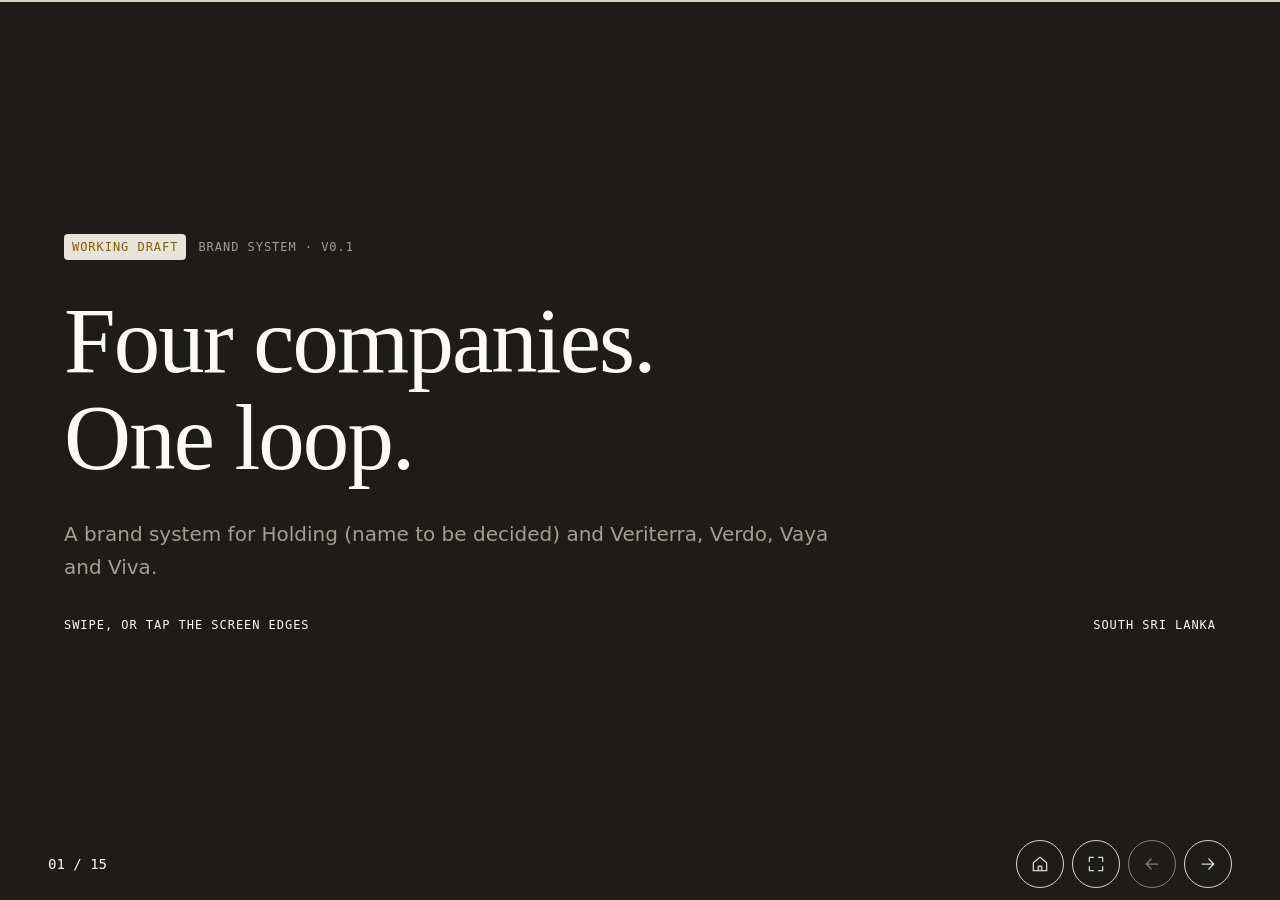
==== deck/index.html @ d85eb1cd "Add interactive brand deck (15 slides) - Swipe or tap screen edges on iPad; arrows, Space, PageUp/Do" ====
<!doctype html>
<html lang="en" data-brand="holding">
<head>
  <meta charset="utf-8">
  <meta name="viewport" content="width=device-width, initial-scale=1, viewport-fit=cover">
  <title>Brand Deck</title>
  <meta name="description" content="Interactive brand presentation for the holding and its four companies. Working draft.">
  <meta name="theme-color" content="#FBFAF7">
  <meta name="apple-mobile-web-app-capable" content="yes">
  <meta name="mobile-web-app-capable" content="yes">
  <meta name="apple-mobile-web-app-status-bar-style" content="default">
  <meta name="apple-mobile-web-app-title" content="Brand Deck">
  <link rel="manifest" href="manifest.webmanifest">
  <link rel="icon" href="../brand/icons/favicon.svg" type="image/svg+xml">
  <link rel="icon" href="../brand/icons/favicon-32.png" sizes="32x32" type="image/png">
  <link rel="apple-touch-icon" href="../brand/icons/apple-touch-icon.png">
  <link rel="stylesheet" href="../brand/tokens.css">
  <link rel="stylesheet" href="../brand/components.css">
  <link rel="stylesheet" href="deck.css">
</head>
<body>
  <div class="deck-progress" aria-hidden="true"><div class="deck-progress__fill" id="progress"></div></div>

  <main class="deck" id="deck" aria-roledescription="presentation" aria-label="Brand deck">

    <!-- 1 COVER -->
    <section class="slide slide--inverse" aria-label="Cover">
      <div class="slide__inner">
        <div class="cluster" data-reveal style="--i: 0">
          <span class="tag tag--warning">Working draft</span>
          <span class="eyebrow">Brand system · v0.1</span>
        </div>
        <h1 class="slide__title slide__title--xl" data-reveal style="--i: 1">Four companies. One loop.</h1>
        <p class="lead" data-reveal style="--i: 2">A brand system for <span data-brand-name="holding"></span> (name to be decided) and <span data-brand-name="veriterra"></span>, <span data-brand-name="verdo"></span>, <span data-brand-name="vaya"></span> and <span data-brand-name="viva"></span>.</p>
        <div class="slide__foot" data-reveal style="--i: 3"><span>Swipe, or tap the screen edges</span><span>South Sri Lanka</span></div>
      </div>
    </section>

    <!-- 2 STATUS -->
    <section class="slide" aria-label="Status">
      <div class="slide__inner">
        <div class="slide__head" data-reveal style="--i: 0">
          <span class="eyebrow">Read this first</span>
          <h2 class="slide__title">This is the frame, not the brand.</h2>
        </div>
        <div class="cols cols--2">
          <div class="stack" data-reveal style="--i: 1">
            <span class="eyebrow">Real now</span>
            <ul class="list-plain">
              <li><span class="icon" data-icon="check"></span>One token file drives everything</li>
              <li><span class="icon" data-icon="check"></span>Five themes from one system</li>
              <li><span class="icon" data-icon="check"></span>Components in every state</li>
              <li><span class="icon" data-icon="check"></span>Rules for logo, imagery, motion</li>
              <li><span class="icon" data-icon="check"></span>Works on iPad, installs as an app</li>
            </ul>
          </div>
          <div class="stack" data-reveal style="--i: 2">
            <span class="eyebrow">Placeholder</span>
            <ul class="list-plain">
              <li><span class="icon" data-icon="minus"></span>Holding name</li>
              <li><span class="icon" data-icon="minus"></span>Colours and typefaces</li>
              <li><span class="icon" data-icon="minus"></span>Logos</li>
              <li><span class="icon" data-icon="minus"></span>Photography</li>
              <li><span class="icon" data-icon="minus"></span>Positioning and personality</li>
            </ul>
          </div>
        </div>
      </div>
    </section>

    <!-- 3 THE GROUP -->
    <section class="slide" aria-label="The group">
      <div class="slide__inner">
        <div class="slide__head" data-reveal style="--i: 0">
          <span class="eyebrow">The group</span>
          <h2 class="slide__title">One group, four companies.</h2>
        </div>
        <div class="cols cols--4" id="companies"></div>
      </div>
    </section>

    <!-- 4 ESSENCE -->
    <section class="slide" aria-label="Brand essence">
      <div class="slide__inner">
        <div class="slide__head" data-reveal style="--i: 0">
          <span class="eyebrow">Brand essence · hypothesis</span>
          <h2 class="slide__title">Each company feeds the next.</h2>
          <p class="lead">The loop is what makes four young businesses read as one group instead of four small bets.</p>
        </div>
        <ol class="loop-big">
          <li data-brand="veriterra" data-reveal style="--i: 1"><span class="icon icon--lg" data-icon="sprout"></span><span class="loop-big__word">Land</span><span class="caption"><span data-brand-name="veriterra"></span> feeds the soil</span></li>
          <li data-brand="verdo" data-reveal style="--i: 2"><span class="icon icon--lg" data-icon="basket"></span><span class="loop-big__word">Product</span><span class="caption"><span data-brand-name="verdo"></span> grows the food</span></li>
          <li data-brand="vaya" data-reveal style="--i: 3"><span class="icon icon--lg" data-icon="person"></span><span class="loop-big__word">Person</span><span class="caption"><span data-brand-name="vaya"></span> hosts the guest</span></li>
          <li data-brand="viva" data-reveal style="--i: 4"><span class="icon icon--lg" data-icon="home"></span><span class="loop-big__word">Space</span><span class="caption"><span data-brand-name="viva"></span> builds the place</span></li>
        </ol>
      </div>
    </section>

    <!-- 5 PERSONALITY -->
    <section class="slide slide--inverse" aria-label="Personality">
      <div class="slide__inner">
        <div class="slide__head" data-reveal style="--i: 0">
          <span class="eyebrow">Personality · to be set</span>
          <h2 class="slide__title">Where on each line?</h2>
          <p class="lead">The next interview round places the holding on each scale. Each company can then sit at its own point within that range.</p>
        </div>
        <ul class="spectrum-deck" data-reveal style="--i: 1">
          <li><span>Quiet</span><span class="spectrum-deck__track"></span><span>Loud</span></li>
          <li><span>Technical</span><span class="spectrum-deck__track"></span><span>Sensory</span></li>
          <li><span>Local</span><span class="spectrum-deck__track"></span><span>Global</span></li>
          <li><span>Rugged</span><span class="spectrum-deck__track"></span><span>Refined</span></li>
        </ul>
      </div>
    </section>

    <!-- 6 TONE -->
    <section class="slide" aria-label="Tone of voice">
      <div class="slide__inner">
        <div class="slide__head" data-reveal style="--i: 0">
          <span class="eyebrow">Tone of voice</span>
          <h2 class="slide__title">Specific beats grand.</h2>
          <p class="lead">A number, a place or a fact instead of an adjective. Say what is built and what is planned, and never blur the two.</p>
        </div>
        <div class="versus">
          <div class="versus__row" data-reveal style="--i: 1"><div class="versus__yes">3,000 m² of greenhouses on five acres in Koggala.</div><div class="versus__no">A next-generation agro-park of the future.</div></div>
          <div class="versus__row" data-reveal style="--i: 2"><div class="versus__yes">Picked in the morning, on the restaurant table by evening.</div><div class="versus__no">Harmony of nature, comfort and mindful living.</div></div>
        </div>
      </div>
    </section>

    <!-- 7 ARCHITECTURE -->
    <section class="slide" aria-label="Brand architecture">
      <div class="slide__inner">
        <div class="slide__head" data-reveal style="--i: 0">
          <span class="eyebrow">Architecture · proposed</span>
          <h2 class="slide__title">One system, five themes.</h2>
          <p class="lead">Every company leads on its own website. The holding appears as a quiet endorsement. Underneath, they all share the same foundations.</p>
        </div>
        <div class="arch">
          <div class="arch__themes" id="arch-themes" data-reveal style="--i: 1"></div>
          <div class="arch__layer" data-reveal style="--i: 2"><span>Components</span><span>buttons · forms · cards · navigation</span></div>
          <div class="arch__layer" data-reveal style="--i: 3"><span>Type · grid · motion</span><span>shared by all five</span></div>
          <div class="arch__layer arch__layer--base" data-reveal style="--i: 4"><span>brand/tokens.css</span><span>single source of truth</span></div>
        </div>
      </div>
    </section>

    <!-- 8 LOGO -->
    <section class="slide" aria-label="Logo" data-brand-scope data-brand="vaya">
      <div class="slide__inner">
        <div class="slide__head" data-reveal style="--i: 0">
          <span class="eyebrow">Logo · slots ready, artwork pending</span>
          <h2 class="slide__title">Every company, the same lockup logic.</h2>
        </div>
        <div data-brand-switch data-target="scope" aria-label="Preview brand" data-reveal style="--i: 1" data-no-swipe></div>
        <div class="cols cols--2" data-reveal style="--i: 2">
          <div class="stage-box"><span class="deck-lockup"><span class="deck-lockup__mark">mark</span><span><span class="deck-lockup__word" data-scope-brand-name></span><span class="deck-lockup__endorse">Part of <span data-brand-name="holding"></span></span></span></span></div>
          <div class="stage-box stage-box--accent"><span class="deck-lockup"><span class="deck-lockup__mark">mark</span><span class="deck-lockup__word" data-scope-brand-name></span></span></div>
        </div>
      </div>
    </section>

    <!-- 9 COLOUR -->
    <section class="slide" aria-label="Colour">
      <div class="slide__inner">
        <div class="slide__head" data-reveal style="--i: 0">
          <span class="eyebrow">Colour · placeholders</span>
          <h2 class="slide__title">Shared neutrals, one accent each.</h2>
          <p class="lead">These accents are deliberately muted stand-ins. Real palettes come in the visual-directions phase.</p>
        </div>
        <div class="palette" id="palette" data-reveal style="--i: 1"></div>
        <div class="neutrals" aria-label="Neutrals" data-reveal style="--i: 2">
          <span style="background: var(--color-paper-0)"></span>
          <span style="background: var(--color-paper-1)"></span>
          <span style="background: var(--color-paper-2)"></span>
          <span style="background: var(--color-ink-300)"></span>
          <span style="background: var(--color-ink-500)"></span>
          <span style="background: var(--color-ink-900)"></span>
        </div>
      </div>
    </section>

    <!-- 10 TYPOGRAPHY -->
    <section class="slide" aria-label="Typography">
      <div class="slide__inner">
        <div class="cols cols--split">
          <div class="stack" data-reveal style="--i: 0">
            <span class="eyebrow">Typography · system placeholders</span>
            <span class="type-hero">Aa</span>
          </div>
          <div class="type-ladder" data-reveal style="--i: 1">
            <span style="font-family: var(--font-display); font-size: var(--text-4xl); line-height: var(--leading-tight)">Display for headlines</span>
            <span style="font-family: var(--font-display); font-size: var(--text-2xl)">Short, specific, sentence case</span>
            <span style="font-size: var(--text-lg)">Body for reading and interface text, set for long lines on iPad.</span>
            <span class="eyebrow">Mono for labels, indexes and data</span>
          </div>
        </div>
      </div>
    </section>

    <!-- 11 COMPONENTS -->
    <section class="slide" aria-label="Components" data-brand-scope data-brand="verdo">
      <div class="slide__inner">
        <div class="slide__head" data-reveal style="--i: 0">
          <span class="eyebrow">Components</span>
          <h2 class="slide__title">Built once, themed five times.</h2>
        </div>
        <div data-brand-switch data-target="scope" aria-label="Preview brand" data-reveal style="--i: 1" data-no-swipe></div>
        <div class="cols cols--3" data-reveal style="--i: 2" data-no-swipe>
          <div class="stack">
            <button class="btn" type="button">Request a call</button>
            <button class="btn btn--secondary" type="button">See the projects</button>
            <a class="link link--block" href="#11">All updates <span class="icon icon--sm" data-icon="arrow-right"></span></a>
          </div>
          <div class="field">
            <label class="label" for="deck-email">Work email</label>
            <input class="input" id="deck-email" placeholder="name@company.com">
            <span class="hint">We reply within two working days.</span>
          </div>
          <div class="card card--accent">
            <span class="card__title">Card on accent</span>
            <span class="caption">The same component in every brand.</span>
          </div>
        </div>
      </div>
    </section>

    <!-- 12 APPLICATION: HOMEPAGE -->
    <section class="slide" aria-label="Application: homepage" data-brand-scope data-brand="vaya">
      <div class="slide__inner">
        <div class="cluster" data-reveal style="--i: 0">
          <span class="eyebrow">Application · homepage</span>
          <span data-brand-switch data-target="scope" aria-label="Preview brand" data-no-swipe></span>
        </div>
        <div class="mock" data-reveal style="--i: 1">
          <div class="mock__bar"><span class="mock__dot"></span><span class="mock__dot"></span><span class="mock__dot"></span><span data-scope-url></span></div>
          <div class="mock__page">
            <nav class="nav container" aria-label="Mockup">
              <span class="nav__brand"><span class="nav__mark" aria-hidden="true"></span><span data-scope-brand-name></span></span>
              <ul class="nav__links">
                <li><span class="nav__link" aria-current="page">Overview</span></li>
                <li><span class="nav__link">Projects</span></li>
                <li><span class="nav__link">About</span></li>
              </ul>
              <span class="btn btn--sm">Contact</span>
            </nav>
            <div class="mock__hero">
              <div class="stack">
                <span class="eyebrow" data-scope-descriptor></span>
                <h1 data-scope-headline></h1>
                <p class="lead">Placeholder copy. Real copy follows the brief and tone of voice.</p>
                <div class="cluster"><span class="btn">Get in touch</span><span class="btn btn--secondary">Read more</span></div>
              </div>
              <div class="media-placeholder media-placeholder--wide">Real photo to come</div>
            </div>
            <div class="mock__cards">
              <div class="card"><span class="card__title">What we do</span><span class="caption">One paragraph, one fact.</span></div>
              <div class="card"><span class="card__title">Where</span><span class="caption">South Sri Lanka.</span></div>
              <div class="card card--accent"><span class="card__title">Part of the loop</span><span class="caption">How we connect to the group.</span></div>
            </div>
          </div>
        </div>
      </div>
    </section>

    <!-- 13 APPLICATION: SOCIAL -->
    <section class="slide" aria-label="Application: social posts" data-brand-scope data-brand="verdo">
      <div class="slide__inner">
        <div class="cluster" data-reveal style="--i: 0">
          <span class="eyebrow">Application · social posts</span>
          <span data-brand-switch data-target="scope" aria-label="Preview brand" data-no-swipe></span>
        </div>
        <div class="posts" data-reveal style="--i: 1">
          <div class="post">
            <div class="post__meta"><span data-scope-brand-name></span><span>01</span></div>
            <div class="stack stack--sm"><span class="post__stat" data-scope-stat></span><span class="post__line" data-scope-stat-line></span></div>
          </div>
          <div class="post post--photo">
            <div class="media-placeholder">Real photo to come</div>
            <div class="post__caption stack stack--sm"><span class="post__line" data-scope-headline></span><span class="caption">@<span data-scope-handle></span></span></div>
          </div>
        </div>
      </div>
    </section>

    <!-- 14 HOW WE WORK -->
    <section class="slide" aria-label="How we work">
      <div class="slide__inner">
        <div class="slide__head" data-reveal style="--i: 0">
          <span class="eyebrow">How we work</span>
          <h2 class="slide__title">Decisions first, then pixels.</h2>
        </div>
        <ol class="process" data-reveal style="--i: 1">
          <li aria-current="step"><span class="eyebrow">01 · now</span><strong>Brief</strong><span class="caption">Names, audience, positioning, tone. Interview paused, facts collected.</span></li>
          <li><span class="eyebrow">02</span><strong>Directions</strong><span class="caption">Two or three visual routes. One gets chosen.</span></li>
          <li><span class="eyebrow">03</span><strong>System</strong><span class="caption">Real tokens, logos, type. This deck and the style guide update themselves.</span></li>
          <li><span class="eyebrow">04</span><strong>Four sites</strong><span class="caption">One per company, built on the same system.</span></li>
        </ol>
      </div>
    </section>

    <!-- 15 CLOSING -->
    <section class="slide slide--inverse" aria-label="Next">
      <div class="slide__inner">
        <span class="eyebrow" data-reveal style="--i: 0">What we need next</span>
        <h2 class="slide__title slide__title--xl" data-reveal style="--i: 1">Names, references, real photos.</h2>
        <ul class="list-plain" data-reveal style="--i: 2">
          <li><span class="icon" data-icon="arrow-right"></span>The holding's name, and whether Veriterra keeps its own</li>
          <li><span class="icon" data-icon="arrow-right"></span>Real references, and what exactly is liked in each</li>
          <li><span class="icon" data-icon="arrow-right"></span>Primary audience for each of the four sites</li>
        </ul>
        <div class="cluster" data-reveal style="--i: 3">
          <a class="btn btn--secondary" href="../styleguide/">Open the style guide</a>
          <a class="btn btn--ghost" href="../">Back to hub</a>
        </div>
      </div>
    </section>
  </main>

  <nav class="deck-bar" aria-label="Slide controls">
    <span class="deck-bar__count" id="count" aria-live="polite"></span>
    <a class="deck-btn" href="../" aria-label="Back to hub"><span class="icon" data-icon="home"></span></a>
    <button class="deck-btn" type="button" id="fullscreen" aria-label="Full screen" aria-pressed="false" hidden><span class="icon" data-icon="expand"></span></button>
    <button class="deck-btn" type="button" id="prev" aria-label="Previous slide"><span class="icon" data-icon="arrow-left"></span></button>
    <button class="deck-btn" type="button" id="next" aria-label="Next slide"><span class="icon" data-icon="arrow-right"></span></button>
  </nav>

  <script src="../brand/brands.js"></script>
  <script src="../brand/brand-ui.js"></script>
  <script src="deck.js"></script>
</body>
</html>
---- brand/tokens.css ----
/*
  Brand tokens: the single source of truth for every visual value.
  Mirrored 1:1 in brand/tokens.json. Change both in the same commit,
  then run: python3 tools/check_tokens.py

  STATUS: working draft. Colours, typefaces and brand accents are
  PLACEHOLDERS. They exist so the system works end to end; they are
  not brand decisions.

  Breakpoints (custom properties cannot be used inside @media):
    sm  40rem  (640px)   phone landscape
    md  48rem  (768px)   iPad portrait
    lg  64rem  (1024px)  iPad landscape
    xl  80rem  (1280px)  desktop
*/

:root {
  /* ---------- Colour: neutrals (shared by every brand) ---------- */
  --color-paper-0: #FBFAF7;
  --color-paper-1: #F4F1EA;
  --color-paper-2: #E9E4D9;
  --color-line: #D6D0C3;
  --color-ink-300: #A39E92;
  --color-ink-500: #67635A;
  --color-ink-700: #3B3934;
  --color-ink-900: #1D1C19;
  --color-white: #FFFFFF;

  /* ---------- Colour: status ---------- */
  --color-success: #2F6B4A;
  --color-warning: #8A5A00;
  --color-danger: #A3322B;
  --color-info: #2F5A85;

  /* ---------- Colour: brand primitives (PLACEHOLDERS) ---------- */
  --color-holding-100: #ECE8DF;
  --color-holding-600: #2E2C27;
  --color-holding-700: #1A1916;

  --color-veriterra-100: #ECE8F4;
  --color-veriterra-600: #5A4A8A;
  --color-veriterra-700: #45386C;

  --color-verdo-100: #E6EEE7;
  --color-verdo-600: #3E6247;
  --color-verdo-700: #2F4C37;

  --color-vaya-100: #E3ECF2;
  --color-vaya-600: #34617F;
  --color-vaya-700: #274B63;

  --color-viva-100: #F2EADF;
  --color-viva-600: #7D5A2E;
  --color-viva-700: #604421;

  /* ---------- Colour: semantic roles ---------- */
  --color-bg: var(--color-paper-0);
  --color-surface: var(--color-white);
  --color-surface-sunken: var(--color-paper-1);
  --color-surface-strong: var(--color-paper-2);
  --color-text: var(--color-ink-900);
  --color-text-muted: var(--color-ink-500);
  --color-text-subtle: var(--color-ink-300);
  --color-border: var(--color-line);
  --color-border-strong: var(--color-ink-300);
  --color-inverse-bg: var(--color-ink-900);
  --color-inverse-text: var(--color-paper-0);
  --color-inverse-muted: var(--color-ink-300);
  --color-scrim: rgb(29 28 25 / 0.55);

  /* ---------- Typography (PLACEHOLDER: system faces until fonts are chosen) ---------- */
  --font-display: ui-serif, "New York", "Iowan Old Style", Georgia, serif;
  --font-body: system-ui, -apple-system, "Segoe UI", Roboto, "Helvetica Neue", Arial, sans-serif;
  --font-mono: ui-monospace, "SF Mono", SFMono-Regular, Menlo, Consolas, monospace;

  --font-weight-regular: 400;
  --font-weight-medium: 500;
  --font-weight-semibold: 600;
  --font-weight-bold: 700;

  --text-xs: 0.75rem;
  --text-sm: 0.875rem;
  --text-md: 1.0625rem;
  --text-lg: 1.25rem;
  --text-xl: clamp(1.375rem, 1.2rem + 0.6vw, 1.625rem);
  --text-2xl: clamp(1.75rem, 1.4rem + 1.2vw, 2.25rem);
  --text-3xl: clamp(2.25rem, 1.6rem + 2.2vw, 3.25rem);
  --text-4xl: clamp(2.75rem, 1.8rem + 3.4vw, 4.5rem);
  --text-5xl: clamp(3.25rem, 1.8rem + 5vw, 6.5rem);

  --leading-tight: 1.05;
  --leading-snug: 1.2;
  --leading-normal: 1.5;
  --leading-relaxed: 1.65;

  --tracking-tight: -0.02em;
  --tracking-normal: 0em;
  --tracking-wide: 0.08em;

  --measure: 65ch;
  --measure-headline: 18ch;
  --measure-display: 14ch;
  --underline-offset: 0.18em;
  --underline-thickness: 0.06em;

  /* ---------- Spacing (4px base) ---------- */
  --space-0: 0rem;
  --space-1: 0.25rem;
  --space-2: 0.5rem;
  --space-3: 0.75rem;
  --space-4: 1rem;
  --space-5: 1.5rem;
  --space-6: 2rem;
  --space-7: 3rem;
  --space-8: 4rem;
  --space-9: 6rem;
  --space-10: 8rem;

  /* ---------- Layout & grid ---------- */
  --container-max: 72rem;
  --container-narrow: 42rem;
  --gutter: clamp(1rem, 4vw, 3rem);
  --grid-columns: 12;
  --grid-gap: clamp(1rem, 2vw, 1.5rem);
  --grid-min: 16rem;
  --tap-min: 2.75rem;
  --tap-comfort: 3rem;
  --nav-height: 3.5rem;

  /* ---------- Icons ---------- */
  --icon-sm: 1rem;
  --icon-md: 1.25rem;
  --icon-lg: 1.5rem;
  --icon-xl: 2.5rem;

  /* ---------- Borders & radii ---------- */
  --border-width: 1px;
  --border-width-strong: 2px;
  --focus-ring-width: 3px;
  --focus-ring-offset: 2px;

  --radius-none: 0rem;
  --radius-sm: 0.25rem;
  --radius-md: 0.5rem;
  --radius-lg: 1rem;
  --radius-xl: 1.5rem;
  --radius-pill: 999px;

  /* ---------- Elevation ---------- */
  --shadow-1: 0 1px 2px rgb(29 28 25 / 0.06), 0 1px 1px rgb(29 28 25 / 0.04);
  --shadow-2: 0 4px 12px rgb(29 28 25 / 0.08), 0 1px 3px rgb(29 28 25 / 0.06);
  --shadow-3: 0 16px 40px rgb(29 28 25 / 0.12), 0 4px 10px rgb(29 28 25 / 0.06);

  /* ---------- Motion ---------- */
  --duration-instant: 80ms;
  --duration-fast: 160ms;
  --duration-base: 240ms;
  --duration-slow: 420ms;
  --duration-slower: 640ms;
  --stagger: 60ms;

  --ease-standard: cubic-bezier(0.2, 0, 0, 1);
  --ease-enter: cubic-bezier(0, 0, 0.2, 1);
  --ease-exit: cubic-bezier(0.4, 0, 1, 1);
  --ease-emphasized: cubic-bezier(0.3, 0, 0, 1);

  --motion-shift-sm: 0.5rem;
  --motion-shift-lg: 3rem;
  --press-scale: 0.98;

  /* ---------- Layers & states ---------- */
  --z-base: 0;
  --z-raised: 10;
  --z-sticky: 100;
  --z-overlay: 200;
  --z-toast: 300;
  --opacity-disabled: 0.45;
  --opacity-quiet: 0.85;
}

/* ---------- Brand themes ----------
   Components read only --brand-* variables. Set data-brand on <html>
   (a whole site) or on any element (a scoped preview). */
:root,
[data-brand="holding"] {
  --brand-accent: var(--color-holding-600);
  --brand-accent-strong: var(--color-holding-700);
  --brand-accent-soft: var(--color-holding-100);
  --brand-on-accent: var(--color-white);
}

[data-brand="veriterra"] {
  --brand-accent: var(--color-veriterra-600);
  --brand-accent-strong: var(--color-veriterra-700);
  --brand-accent-soft: var(--color-veriterra-100);
  --brand-on-accent: var(--color-white);
}

[data-brand="verdo"] {
  --brand-accent: var(--color-verdo-600);
  --brand-accent-strong: var(--color-verdo-700);
  --brand-accent-soft: var(--color-verdo-100);
  --brand-on-accent: var(--color-white);
}

[data-brand="vaya"] {
  --brand-accent: var(--color-vaya-600);
  --brand-accent-strong: var(--color-vaya-700);
  --brand-accent-soft: var(--color-vaya-100);
  --brand-on-accent: var(--color-white);
}

[data-brand="viva"] {
  --brand-accent: var(--color-viva-600);
  --brand-accent-strong: var(--color-viva-700);
  --brand-accent-soft: var(--color-viva-100);
  --brand-on-accent: var(--color-white);
}

/* ---------- Reduced motion ---------- */
@media (prefers-reduced-motion: reduce) {
  :root {
    --duration-fast: 1ms;
    --duration-base: 1ms;
    --duration-slow: 1ms;
    --duration-slower: 1ms;
    --stagger: 0ms;
    --motion-shift-sm: 0rem;
    --motion-shift-lg: 0rem;
    --press-scale: 1;
  }
}
---- brand/components.css ----
/*
  Shared base + UI components. Used by the style guide, the deck and the sites.
  Every value comes from brand/tokens.css. Brand colour comes only from --brand-*.
  State classes (.is-hover, .is-active, .is-focus, .is-disabled, .is-error)
  mirror the real pseudo-classes so the style guide can show each state statically.
*/

/* ---------- Reset & base ---------- */
*,
*::before,
*::after {
  box-sizing: border-box;
}

html {
  -webkit-text-size-adjust: 100%;
  text-size-adjust: 100%;
  -webkit-tap-highlight-color: transparent;
}

body {
  margin: 0;
  background: var(--color-bg);
  color: var(--color-text);
  font-family: var(--font-body);
  font-size: var(--text-md);
  line-height: var(--leading-normal);
  -webkit-font-smoothing: antialiased;
}

img,
svg,
video {
  display: block;
  max-width: 100%;
}

button,
input,
select,
textarea {
  font: inherit;
  color: inherit;
}

button {
  touch-action: manipulation;
}

:focus-visible {
  outline: var(--focus-ring-width) solid var(--brand-accent);
  outline-offset: var(--focus-ring-offset);
}

::selection {
  background: var(--brand-accent-soft);
  color: var(--color-text);
}

.visually-hidden {
  position: absolute;
  width: 1px; /* lint-ok */
  height: 1px; /* lint-ok */
  overflow: hidden;
  clip: rect(0 0 0 0);
  white-space: nowrap;
}

/* ---------- Typography ---------- */
h1,
h2,
h3,
h4 {
  margin: 0;
  font-family: var(--font-display);
  font-weight: var(--font-weight-regular);
  line-height: var(--leading-snug);
  letter-spacing: var(--tracking-tight);
  text-wrap: balance;
}

h1 { font-size: var(--text-4xl); line-height: var(--leading-tight); }
h2 { font-size: var(--text-3xl); line-height: var(--leading-tight); }
h3 { font-size: var(--text-2xl); }
h4 { font-size: var(--text-xl); }

p {
  margin: 0;
  max-width: var(--measure);
  text-wrap: pretty;
}

.display {
  font-family: var(--font-display);
  font-size: var(--text-5xl);
  font-weight: var(--font-weight-regular);
  line-height: var(--leading-tight);
  letter-spacing: var(--tracking-tight);
}

.lead {
  font-size: var(--text-lg);
  line-height: var(--leading-relaxed);
  color: var(--color-text-muted);
}

.eyebrow {
  font-family: var(--font-mono);
  font-size: var(--text-xs);
  font-weight: var(--font-weight-medium);
  letter-spacing: var(--tracking-wide);
  text-transform: uppercase;
  color: var(--color-text-muted);
}

.caption {
  font-size: var(--text-sm);
  color: var(--color-text-muted);
}

.mono {
  font-family: var(--font-mono);
  font-size: var(--text-sm);
}

/* ---------- Layout ---------- */
.container {
  width: 100%;
  max-width: var(--container-max);
  margin-inline: auto;
  padding-inline: max(var(--gutter), env(safe-area-inset-left)) max(var(--gutter), env(safe-area-inset-right));
}

.stack {
  display: flex;
  flex-direction: column;
  gap: var(--space-4);
}

.stack--sm { gap: var(--space-2); }
.stack--lg { gap: var(--space-6); }

.cluster {
  display: flex;
  flex-wrap: wrap;
  align-items: center;
  gap: var(--space-3);
}

.grid {
  display: grid;
  gap: var(--grid-gap);
  grid-template-columns: repeat(auto-fill, minmax(min(100%, var(--grid-min)), 1fr));
}

/* ---------- Icons ---------- */
.icon {
  display: inline-flex;
  flex: none;
  width: var(--icon-md);
  height: var(--icon-md);
}

.icon svg {
  width: 100%;
  height: 100%;
}

.icon--sm { width: var(--icon-sm); height: var(--icon-sm); }
.icon--lg { width: var(--icon-lg); height: var(--icon-lg); }
.icon--xl { width: var(--icon-xl); height: var(--icon-xl); }

/* ---------- Buttons ---------- */
.btn {
  display: inline-flex;
  align-items: center;
  justify-content: center;
  gap: var(--space-2);
  min-height: var(--tap-comfort);
  padding: var(--space-2) var(--space-5);
  border: var(--border-width) solid transparent;
  border-radius: var(--radius-sm);
  background: var(--brand-accent);
  color: var(--brand-on-accent);
  font-size: var(--text-md);
  font-weight: var(--font-weight-medium);
  line-height: var(--leading-snug);
  text-decoration: none;
  cursor: pointer;
  user-select: none;
  -webkit-user-select: none;
  transition:
    background-color var(--duration-fast) var(--ease-standard),
    border-color var(--duration-fast) var(--ease-standard),
    color var(--duration-fast) var(--ease-standard),
    transform var(--duration-instant) var(--ease-standard);
}

.btn--secondary {
  background: transparent;
  border-color: var(--brand-accent);
  color: var(--brand-accent);
}

.btn--ghost {
  background: transparent;
  color: var(--brand-accent);
}

.btn--sm {
  min-height: var(--tap-min);
  padding-inline: var(--space-4);
  font-size: var(--text-sm);
}

.btn--icon {
  width: var(--tap-comfort);
  padding: var(--space-0);
}

.btn.is-hover { background: var(--brand-accent-strong); }
.btn--secondary.is-hover,
.btn--ghost.is-hover { background: var(--brand-accent-soft); color: var(--brand-accent-strong); }

@media (hover: hover) {
  .btn:hover { background: var(--brand-accent-strong); }
  .btn--secondary:hover,
  .btn--ghost:hover { background: var(--brand-accent-soft); color: var(--brand-accent-strong); }
}

.btn:active,
.btn.is-active {
  background: var(--brand-accent-strong);
  transform: scale(var(--press-scale));
}

.btn--secondary:active,
.btn--secondary.is-active,
.btn--ghost:active,
.btn--ghost.is-active {
  background: var(--brand-accent-soft);
  color: var(--brand-accent-strong);
}

.btn.is-focus {
  outline: var(--focus-ring-width) solid var(--brand-accent);
  outline-offset: var(--focus-ring-offset);
}

.btn:disabled,
.btn.is-disabled {
  opacity: var(--opacity-disabled);
  cursor: not-allowed;
  transform: none;
  pointer-events: none;
}

/* ---------- Links ---------- */
.link {
  color: var(--brand-accent);
  text-decoration: underline;
  text-decoration-thickness: var(--underline-thickness);
  text-underline-offset: var(--underline-offset);
  transition: color var(--duration-fast) var(--ease-standard);
}

.link.is-hover { color: var(--brand-accent-strong); text-decoration-thickness: var(--border-width-strong); }

@media (hover: hover) {
  .link:hover { color: var(--brand-accent-strong); text-decoration-thickness: var(--border-width-strong); }
}

.link:active,
.link.is-active { color: var(--brand-accent-strong); background: var(--brand-accent-soft); }

.link.is-focus {
  outline: var(--focus-ring-width) solid var(--brand-accent);
  outline-offset: var(--focus-ring-offset);
}

.link--quiet {
  color: inherit;
  text-decoration-color: var(--color-border-strong);
}

/* Inline link that is a whole tap target on its own line */
.link--block {
  display: inline-flex;
  align-items: center;
  gap: var(--space-2);
  min-height: var(--tap-min);
}

/* ---------- Form fields ---------- */
.field {
  display: flex;
  flex-direction: column;
  gap: var(--space-2);
}

.label {
  font-size: var(--text-sm);
  font-weight: var(--font-weight-medium);
}

.input {
  width: 100%;
  min-height: var(--tap-comfort);
  padding: var(--space-2) var(--space-4);
  border: var(--border-width) solid var(--color-border-strong);
  border-radius: var(--radius-sm);
  background: var(--color-surface);
  color: var(--color-text);
  font-size: var(--text-md);
  transition:
    border-color var(--duration-fast) var(--ease-standard),
    box-shadow var(--duration-fast) var(--ease-standard);
  -webkit-appearance: none;
  appearance: none;
}

.input::placeholder { color: var(--color-text-muted); }

textarea.input {
  min-height: calc(var(--tap-comfort) * 2.5);
  resize: vertical;
}

.input:focus,
.input.is-focus {
  outline: none;
  border-color: var(--brand-accent);
  box-shadow: 0 0 0 var(--focus-ring-width) var(--brand-accent-soft);
}

.input.is-error,
.input[aria-invalid="true"] {
  border-color: var(--color-danger);
}

.input:disabled,
.input.is-disabled {
  background: var(--color-surface-sunken);
  opacity: var(--opacity-disabled);
  cursor: not-allowed;
}

.hint {
  font-size: var(--text-sm);
  color: var(--color-text-muted);
}

.error-text {
  font-size: var(--text-sm);
  color: var(--color-danger);
}

/* ---------- Cards ---------- */
.card {
  display: flex;
  flex-direction: column;
  gap: var(--space-3);
  padding: var(--space-5);
  border: var(--border-width) solid var(--color-border);
  border-radius: var(--radius-md);
  background: var(--color-surface);
  color: inherit;
  text-decoration: none;
}

.card--sunken {
  background: var(--color-surface-sunken);
  border-color: transparent;
}

.card--accent {
  background: var(--brand-accent);
  border-color: transparent;
  color: var(--brand-on-accent);
}

.card--accent .eyebrow,
.card--accent .caption {
  color: inherit;
}

.card--interactive {
  cursor: pointer;
  transition:
    box-shadow var(--duration-base) var(--ease-standard),
    border-color var(--duration-base) var(--ease-standard),
    transform var(--duration-instant) var(--ease-standard);
}

.card--interactive.is-hover { border-color: var(--color-border-strong); box-shadow: var(--shadow-2); }

@media (hover: hover) {
  .card--interactive:hover { border-color: var(--color-border-strong); box-shadow: var(--shadow-2); }
}

.card--interactive:active,
.card--interactive.is-active {
  transform: scale(var(--press-scale));
  box-shadow: var(--shadow-1);
}

.card--interactive.is-focus {
  outline: var(--focus-ring-width) solid var(--brand-accent);
  outline-offset: var(--focus-ring-offset);
}

.card__title {
  font-family: var(--font-display);
  font-size: var(--text-xl);
  line-height: var(--leading-snug);
}

/* ---------- Navigation ---------- */
.nav {
  display: flex;
  align-items: center;
  gap: var(--space-4);
  min-height: var(--nav-height);
  border-bottom: var(--border-width) solid var(--color-border);
  background: var(--color-bg);
}

.nav__brand {
  display: inline-flex;
  align-items: center;
  gap: var(--space-2);
  min-height: var(--tap-min);
  margin-right: auto;
  color: var(--color-text);
  font-family: var(--font-display);
  font-size: var(--text-lg);
  text-decoration: none;
}

.nav__mark {
  width: var(--icon-md);
  height: var(--icon-md);
  border-radius: var(--radius-pill);
  background: var(--brand-accent);
}

.nav__links {
  display: flex;
  gap: var(--space-1);
  margin: 0;
  padding: 0;
  list-style: none;
}

.nav__link {
  display: inline-flex;
  align-items: center;
  min-height: var(--tap-min);
  padding-inline: var(--space-3);
  border-radius: var(--radius-sm);
  color: var(--color-text-muted);
  font-size: var(--text-sm);
  text-decoration: none;
  transition: color var(--duration-fast) var(--ease-standard), background-color var(--duration-fast) var(--ease-standard);
}

.nav__link.is-hover { color: var(--color-text); background: var(--color-surface-sunken); }

@media (hover: hover) {
  .nav__link:hover { color: var(--color-text); background: var(--color-surface-sunken); }
}

.nav__link:active,
.nav__link.is-active { background: var(--color-surface-strong); }

.nav__link[aria-current="page"] {
  color: var(--color-text);
  box-shadow: inset 0 calc(var(--border-width-strong) * -1) 0 var(--brand-accent);
}

/* ---------- Segmented control (brand switcher, tabs) ---------- */
.segmented {
  display: inline-flex;
  align-self: flex-start;
  flex-wrap: wrap;
  gap: var(--space-1);
  padding: var(--space-1);
  border-radius: var(--radius-md);
  background: var(--color-surface-sunken);
}

.segmented__option {
  display: inline-flex;
  align-items: center;
  gap: var(--space-2);
  min-height: var(--tap-min);
  padding-inline: var(--space-4);
  border: 0;
  border-radius: var(--radius-sm);
  background: transparent;
  color: var(--color-text-muted);
  font-size: var(--text-sm);
  font-weight: var(--font-weight-medium);
  cursor: pointer;
  transition: background-color var(--duration-fast) var(--ease-standard), color var(--duration-fast) var(--ease-standard);
}

.segmented__option[aria-pressed="true"] {
  background: var(--color-surface);
  color: var(--color-text);
  box-shadow: var(--shadow-1);
}

.segmented__swatch {
  width: var(--icon-sm);
  height: var(--icon-sm);
  border-radius: var(--radius-pill);
  background: var(--brand-accent);
}

/* ---------- Tags ---------- */
.tag {
  display: inline-flex;
  align-items: center;
  gap: var(--space-1);
  padding: var(--space-1) var(--space-2);
  border-radius: var(--radius-sm);
  background: var(--brand-accent-soft);
  color: var(--brand-accent-strong);
  font-family: var(--font-mono);
  font-size: var(--text-xs);
  letter-spacing: var(--tracking-wide);
  text-transform: uppercase;
}

.tag--neutral {
  background: var(--color-surface-strong);
  color: var(--color-text-muted);
}

.tag--warning {
  background: var(--color-surface-strong);
  color: var(--color-warning);
}

/* ---------- Hairline rule ---------- */
.hairline {
  width: 100%;
  height: 0;
  margin: 0;
  border: 0;
  border-top: var(--border-width) solid var(--color-border);
}

/* ---------- Media placeholder (for photos that do not exist yet) ---------- */
.media-placeholder {
  display: flex;
  align-items: flex-end;
  padding: var(--space-3);
  border-radius: var(--radius-md);
  background: repeating-linear-gradient(135deg, var(--color-paper-2) 0 var(--space-2), var(--color-paper-1) var(--space-2) var(--space-4));
  color: var(--color-text-muted);
  font-family: var(--font-mono);
  font-size: var(--text-xs);
  letter-spacing: var(--tracking-wide);
  text-transform: uppercase;
  aspect-ratio: 3 / 2;
}

/* ---------- Toast ---------- */
.toast {
  position: fixed;
  left: 50%;
  bottom: max(var(--space-6), env(safe-area-inset-bottom));
  z-index: var(--z-toast);
  padding: var(--space-3) var(--space-5);
  border-radius: var(--radius-pill);
  background: var(--color-inverse-bg);
  color: var(--color-inverse-text);
  font-size: var(--text-sm);
  box-shadow: var(--shadow-3);
  opacity: 0;
  transform: translate(-50%, var(--motion-shift-sm));
  transition: opacity var(--duration-base) var(--ease-standard), transform var(--duration-base) var(--ease-standard);
  pointer-events: none;
}

.toast.is-visible {
  opacity: 1;
  transform: translate(-50%, 0);
}
---- deck/deck.css ----
/* Brand deck. Tokens only: see brand/tokens.css. */

html,
body {
  height: 100%;
  overflow: hidden;
  overscroll-behavior: none;
}

body {
  background: var(--color-bg);
}

/* ---------- Stage ---------- */
.deck {
  position: fixed;
  inset: 0;
  overflow: hidden;
  user-select: none;
  -webkit-user-select: none;
}

.slide {
  position: absolute;
  inset: 0;
  display: flex;
  flex-direction: column;
  padding:
    max(var(--space-7), env(safe-area-inset-top))
    max(var(--gutter), env(safe-area-inset-right))
    calc(var(--tap-comfort) + var(--space-6) + env(safe-area-inset-bottom))
    max(var(--gutter), env(safe-area-inset-left));
  background: var(--color-bg);
  color: var(--color-text);
  overflow-y: auto;
  -webkit-overflow-scrolling: touch;
  touch-action: pan-y;
  opacity: 0;
  visibility: hidden;
  transform: translateX(var(--motion-shift-lg));
  transition:
    opacity var(--duration-slow) var(--ease-emphasized),
    transform var(--duration-slow) var(--ease-emphasized),
    visibility 0s linear var(--duration-slow);
}

.slide.is-past {
  transform: translateX(calc(var(--motion-shift-lg) * -1));
}

.slide.is-active {
  z-index: var(--z-raised);
  opacity: 1;
  visibility: visible;
  transform: none;
  transition-delay: 0s;
}

.slide__inner {
  display: flex;
  flex-direction: column;
  gap: var(--space-6);
  width: 100%;
  max-width: var(--container-max);
  margin: auto;
}

/* Staggered reveal: give children data-reveal and style="--i: n" */
.slide [data-reveal] {
  opacity: 0;
  transform: translateY(var(--motion-shift-sm));
  transition:
    opacity var(--duration-slow) var(--ease-enter),
    transform var(--duration-slow) var(--ease-enter);
  transition-delay: calc(var(--stagger) * var(--i, 0) + var(--duration-fast));
}

.slide.is-active [data-reveal] {
  opacity: 1;
  transform: none;
}

/* ---------- Tones ---------- */
.slide--inverse {
  background: var(--color-inverse-bg);
  color: var(--color-inverse-text);
}

.slide--inverse .eyebrow,
.slide--inverse .caption,
.slide--inverse .lead {
  color: var(--color-inverse-muted);
}

.slide--accent {
  background: var(--brand-accent);
  color: var(--brand-on-accent);
}

.slide--accent .eyebrow,
.slide--accent .caption,
.slide--accent .lead {
  color: inherit;
}

/* Buttons on dark slides keep the text light */
.slide--inverse .btn--secondary,
.slide--inverse .btn--ghost {
  color: var(--color-inverse-text);
  border-color: var(--color-inverse-muted);
}

.slide--inverse .btn--ghost { border-color: transparent; }

/* ---------- Slide typography ---------- */
.slide__title {
  font-size: var(--text-4xl);
  line-height: var(--leading-tight);
  max-width: var(--measure-headline);
}

.slide__title--xl {
  font-size: var(--text-5xl);
  max-width: var(--measure-display);
}

.slide__head {
  display: flex;
  flex-direction: column;
  gap: var(--space-3);
}

.slide__foot {
  display: flex;
  flex-wrap: wrap;
  justify-content: space-between;
  gap: var(--space-4);
  font-family: var(--font-mono);
  font-size: var(--text-xs);
  letter-spacing: var(--tracking-wide);
  text-transform: uppercase;
}

/* ---------- Layout helpers ---------- */
.cols {
  display: grid;
  gap: var(--grid-gap);
  grid-template-columns: 1fr;
}

@media (min-width: 48rem) {
  .cols--2 { grid-template-columns: repeat(2, minmax(0, 1fr)); }
  .cols--3 { grid-template-columns: repeat(3, minmax(0, 1fr)); }
  .cols--4 { grid-template-columns: repeat(2, minmax(0, 1fr)); }
}

@media (min-width: 64rem) and (orientation: landscape) {
  .cols--4 { grid-template-columns: repeat(4, minmax(0, 1fr)); }
  .cols--split { grid-template-columns: minmax(0, 2fr) minmax(0, 3fr); align-items: center; }
}

.list-plain {
  display: flex;
  flex-direction: column;
  gap: var(--space-3);
  margin: 0;
  padding: 0;
  list-style: none;
}

.list-plain li {
  display: flex;
  gap: var(--space-3);
  align-items: baseline;
  padding-bottom: var(--space-3);
  border-bottom: var(--border-width) solid var(--color-border);
  font-size: var(--text-lg);
}

.slide--inverse .list-plain li { border-color: var(--color-ink-700); }

/* ---------- Group / loop ---------- */
.company {
  display: flex;
  flex-direction: column;
  gap: var(--space-2);
  padding: var(--space-5);
  border-top: var(--border-width-strong) solid var(--brand-accent);
  background: var(--color-surface);
}

.company__name {
  font-family: var(--font-display);
  font-size: var(--text-2xl);
  line-height: var(--leading-snug);
}

.loop-big {
  display: grid;
  gap: var(--space-2);
  margin: 0;
  padding: 0;
  list-style: none;
}

@media (min-width: 48rem) {
  .loop-big { grid-template-columns: repeat(4, minmax(0, 1fr)); }
}

.loop-big li {
  display: flex;
  flex-direction: column;
  gap: var(--space-2);
  padding: var(--space-5);
  border-radius: var(--radius-md);
  background: var(--brand-accent);
  color: var(--brand-on-accent);
}

.loop-big .loop-big__word {
  font-family: var(--font-display);
  font-size: var(--text-3xl);
  line-height: var(--leading-tight);
}

.loop-big .caption { color: inherit; }

/* ---------- Spectrum ---------- */
.spectrum-deck {
  display: grid;
  gap: var(--space-5);
  margin: 0;
  padding: 0;
  list-style: none;
}

.spectrum-deck li {
  display: grid;
  grid-template-columns: 1fr 3fr 1fr;
  align-items: center;
  gap: var(--space-4);
  font-size: var(--text-lg);
}

.spectrum-deck li span:last-child { text-align: right; }

.spectrum-deck__track {
  position: relative;
  height: var(--border-width-strong);
  background: var(--color-ink-700);
}

.spectrum-deck__track::after {
  content: "?";
  position: absolute;
  left: 50%;
  top: 50%;
  display: grid;
  place-items: center;
  width: var(--space-6);
  height: var(--space-6);
  border: var(--border-width) dashed var(--color-inverse-muted);
  border-radius: var(--radius-pill);
  background: var(--color-inverse-bg);
  color: var(--color-inverse-muted);
  font-family: var(--font-mono);
  font-size: var(--text-sm);
  transform: translate(-50%, -50%);
}

/* ---------- Tone ---------- */
.versus {
  display: grid;
  gap: var(--space-3);
}

.versus__row {
  display: grid;
  gap: var(--space-3);
}

@media (min-width: 48rem) {
  .versus__row { grid-template-columns: 1fr 1fr; }
}

.versus__yes,
.versus__no {
  padding: var(--space-4) var(--space-5);
  border-radius: var(--radius-md);
  font-family: var(--font-display);
  font-size: var(--text-xl);
  line-height: var(--leading-snug);
}

.versus__yes { background: var(--color-surface); border: var(--border-width) solid var(--color-border); }
.versus__no { background: var(--color-surface-sunken); color: var(--color-text-muted); text-decoration: line-through; text-decoration-color: var(--color-danger); }

/* ---------- Architecture ---------- */
.arch {
  display: grid;
  gap: var(--space-2);
}

.arch__themes {
  display: grid;
  gap: var(--space-2);
  grid-template-columns: repeat(auto-fit, minmax(min(100%, calc(var(--grid-min) * 0.55)), 1fr));
}

.arch__theme {
  display: flex;
  flex-direction: column;
  gap: var(--space-1);
  min-height: var(--space-9);
  padding: var(--space-4);
  border-radius: var(--radius-md);
  background: var(--brand-accent);
  color: var(--brand-on-accent);
}

.arch__theme .caption { color: inherit; opacity: var(--opacity-quiet); }

.arch__theme strong {
  font-family: var(--font-display);
  font-size: var(--text-xl);
  font-weight: var(--font-weight-regular);
}

.arch__layer {
  display: flex;
  flex-wrap: wrap;
  justify-content: space-between;
  gap: var(--space-3);
  padding: var(--space-4) var(--space-5);
  border-radius: var(--radius-md);
  background: var(--color-surface-strong);
  font-family: var(--font-mono);
  font-size: var(--text-sm);
}

.arch__layer--base { background: var(--color-inverse-bg); color: var(--color-inverse-text); }

/* ---------- Brand-scoped demo panels ---------- */
.scope {
  display: flex;
  flex-direction: column;
  gap: var(--space-5);
}

.slide [data-brand-switch] { align-self: flex-start; }

.deck-lockup {
  display: inline-flex;
  align-items: center;
  gap: var(--space-4);
  color: var(--brand-accent);
}

.deck-lockup__mark {
  display: grid;
  place-items: center;
  width: var(--space-9);
  height: var(--space-9);
  border: var(--border-width-strong) dashed currentColor;
  border-radius: var(--radius-md);
  font-family: var(--font-mono);
  font-size: var(--text-sm);
}

.deck-lockup__word {
  font-family: var(--font-display);
  font-size: var(--text-4xl);
  line-height: var(--leading-tight);
  letter-spacing: var(--tracking-tight);
}

.deck-lockup__endorse {
  display: block;
  font-family: var(--font-body);
  font-size: var(--text-sm);
  letter-spacing: var(--tracking-wide);
  text-transform: uppercase;
  color: var(--color-text-muted);
}

.stage-box {
  display: grid;
  place-items: center;
  min-height: calc(var(--space-10) * 2);
  padding: var(--space-6);
  border-radius: var(--radius-lg);
  background: var(--color-surface);
  border: var(--border-width) solid var(--color-border);
}

.stage-box--accent {
  background: var(--brand-accent);
  border-color: transparent;
}

.stage-box--accent .deck-lockup,
.stage-box--accent .deck-lockup__endorse { color: var(--brand-on-accent); }

/* Colour slide */
.palette {
  display: grid;
  gap: var(--space-2);
  grid-template-columns: repeat(5, minmax(0, 1fr));
}

.palette__chip {
  display: flex;
  flex-direction: column;
  justify-content: flex-end;
  gap: var(--space-1);
  aspect-ratio: 3 / 4;
  padding: var(--space-3);
  border-radius: var(--radius-md);
  background: var(--brand-accent);
  color: var(--brand-on-accent);
  font-size: var(--text-sm);
}

.palette__chip .mono { font-size: var(--text-xs); }

.neutrals {
  display: grid;
  grid-template-columns: repeat(6, minmax(0, 1fr));
  height: var(--space-8);
  border-radius: var(--radius-md);
  overflow: hidden;
  border: var(--border-width) solid var(--color-border);
}

/* Typography slide */
.type-hero {
  font-family: var(--font-display);
  font-size: calc(var(--text-5xl) * 2);
  line-height: var(--leading-tight);
  letter-spacing: var(--tracking-tight);
}

.type-ladder {
  display: flex;
  flex-direction: column;
  gap: var(--space-2);
}

.type-ladder span {
  overflow: hidden;
  white-space: nowrap;
  text-overflow: ellipsis;
}

/* ---------- Application mockups ---------- */
.mock {
  border: var(--border-width) solid var(--color-border-strong);
  border-radius: var(--radius-lg);
  background: var(--color-bg);
  box-shadow: var(--shadow-3);
  overflow: hidden;
}

.mock__bar {
  display: flex;
  align-items: center;
  gap: var(--space-2);
  padding: var(--space-2) var(--space-4);
  border-bottom: var(--border-width) solid var(--color-border);
  background: var(--color-surface-sunken);
  font-family: var(--font-mono);
  font-size: var(--text-xs);
  color: var(--color-text-muted);
}

.mock__dot {
  width: var(--space-3);
  height: var(--space-3);
  border-radius: var(--radius-pill);
  background: var(--color-line);
}

.mock__page {
  zoom: 0.62;
}

@media (min-width: 64rem) {
  .mock__page { zoom: 0.72; }
}

.mock__hero {
  display: grid;
  gap: var(--space-6);
  padding: var(--space-8) var(--space-6);
}

@media (min-width: 48rem) {
  .mock__hero { grid-template-columns: minmax(0, 1fr) minmax(0, 1fr); align-items: center; }
}

.mock__cards {
  display: grid;
  gap: var(--space-4);
  grid-template-columns: repeat(3, minmax(0, 1fr));
  padding: 0 var(--space-6) var(--space-7);
}

.posts {
  display: grid;
  gap: var(--space-5);
  grid-template-columns: repeat(auto-fit, minmax(min(100%, calc(var(--grid-min) * 1.1)), 1fr));
}

.post {
  display: flex;
  flex-direction: column;
  justify-content: space-between;
  gap: var(--space-4);
  aspect-ratio: 1;
  padding: var(--space-6);
  border-radius: var(--radius-md);
  background: var(--brand-accent);
  color: var(--brand-on-accent);
  box-shadow: var(--shadow-2);
  overflow: hidden;
}

.post--photo {
  padding: 0;
  background: var(--color-surface);
  color: var(--color-text);
}

.post--photo .media-placeholder {
  flex: 1;
  aspect-ratio: auto;
  border-radius: 0;
}

.post--photo .post__caption {
  padding: 0 var(--space-5) var(--space-5);
}

.post__stat {
  font-family: var(--font-display);
  font-size: var(--text-5xl);
  line-height: var(--leading-tight);
  letter-spacing: var(--tracking-tight);
}

.post__line {
  font-family: var(--font-display);
  font-size: var(--text-xl);
  line-height: var(--leading-snug);
}

.post__meta {
  display: flex;
  justify-content: space-between;
  font-family: var(--font-mono);
  font-size: var(--text-xs);
  letter-spacing: var(--tracking-wide);
  text-transform: uppercase;
}

/* ---------- Process ---------- */
.process {
  display: grid;
  gap: var(--space-2);
  margin: 0;
  padding: 0;
  list-style: none;
}

@media (min-width: 48rem) {
  .process { grid-template-columns: repeat(4, minmax(0, 1fr)); }
}

.process li {
  display: flex;
  flex-direction: column;
  gap: var(--space-2);
  padding: var(--space-5);
  border-radius: var(--radius-md);
  background: var(--color-surface);
  border: var(--border-width) solid var(--color-border);
}

.process li[aria-current="step"] {
  background: var(--brand-accent);
  border-color: transparent;
  color: var(--brand-on-accent);
}

.process li[aria-current="step"] .caption,
.process li[aria-current="step"] .eyebrow { color: inherit; }

.process strong {
  font-family: var(--font-display);
  font-size: var(--text-xl);
  font-weight: var(--font-weight-regular);
}

/* ---------- Chrome: progress + controls ---------- */
.deck-progress {
  position: fixed;
  top: 0;
  left: 0;
  right: 0;
  z-index: var(--z-sticky);
  height: var(--border-width-strong);
  background: var(--color-border);
}

.deck-progress__fill {
  height: 100%;
  background: var(--brand-accent);
  transform: scaleX(var(--progress, 0));
  transform-origin: left center;
  transition: transform var(--duration-slow) var(--ease-emphasized);
}

.deck-bar {
  position: fixed;
  left: 0;
  right: 0;
  bottom: 0;
  z-index: var(--z-sticky);
  display: flex;
  align-items: center;
  gap: var(--space-2);
  padding:
    var(--space-3)
    max(var(--gutter), env(safe-area-inset-right))
    max(var(--space-3), env(safe-area-inset-bottom))
    max(var(--gutter), env(safe-area-inset-left));
  color: var(--color-text);
  transition: color var(--duration-base) var(--ease-standard);
  pointer-events: none;
}

.deck-bar > * { pointer-events: auto; }

.deck.is-inverse ~ .deck-bar,
.deck.is-accent ~ .deck-bar {
  color: var(--color-inverse-text);
}

.deck-bar__count {
  margin-right: auto;
  font-family: var(--font-mono);
  font-size: var(--text-sm);
  font-variant-numeric: tabular-nums;
}

.deck-btn {
  display: inline-grid;
  place-items: center;
  width: var(--tap-comfort);
  height: var(--tap-comfort);
  border: var(--border-width) solid currentColor;
  border-radius: var(--radius-pill);
  background: transparent;
  color: inherit;
  cursor: pointer;
  opacity: var(--opacity-quiet);
  transition: opacity var(--duration-fast) var(--ease-standard), transform var(--duration-instant) var(--ease-standard);
  text-decoration: none;
}

.deck-btn:active { transform: scale(var(--press-scale)); opacity: 1; }

@media (hover: hover) {
  .deck-btn:hover { opacity: 1; }
}

.deck-btn:disabled { opacity: var(--opacity-disabled); cursor: default; }

.deck-btn[hidden] { display: none; }

/* Short landscape phones: tighter top padding */
@media (max-height: 30rem) {
  .slide { padding-top: max(var(--space-5), env(safe-area-inset-top)); }
  .slide__inner { gap: var(--space-4); }
}
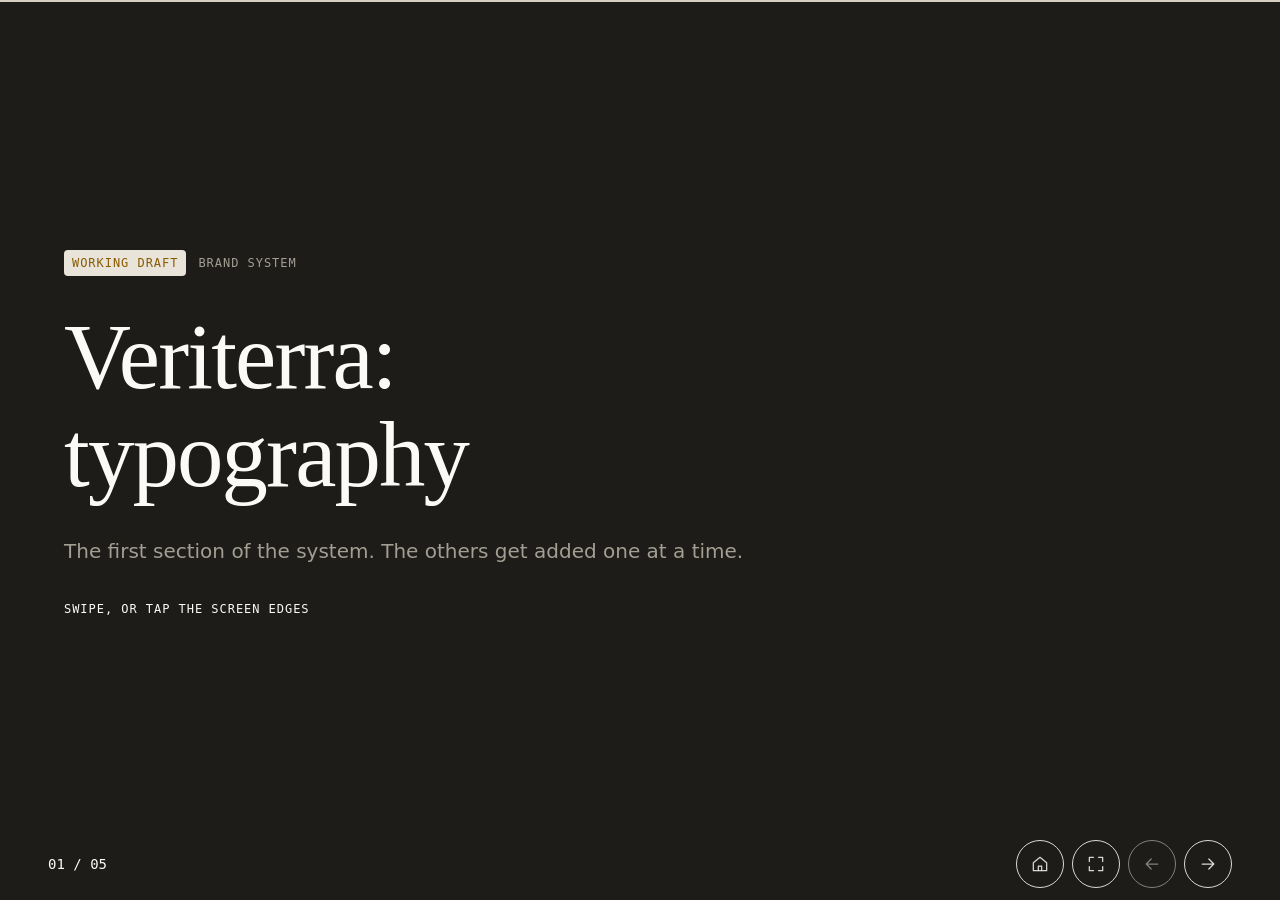
==== commit 706f68e3: "Simplify to Veriterra only, typography only - Style guide: one section, typography (typefaces, live " ====
--- a/deck/index.html
+++ b/deck/index.html
@@ -1,10 +1,10 @@
 <!doctype html>
-<html lang="en" data-brand="holding">
+<html lang="en" data-brand="veriterra">
 <head>
   <meta charset="utf-8">
   <meta name="viewport" content="width=device-width, initial-scale=1, viewport-fit=cover">
-  <title>Brand Deck</title>
-  <meta name="description" content="Interactive brand presentation for the holding and its four companies. Working draft.">
+  <title>Veriterra Brand Deck</title>
+  <meta name="description" content="Veriterra brand presentation. Working draft: typography.">
   <meta name="theme-color" content="#FBFAF7">
   <meta name="apple-mobile-web-app-capable" content="yes">
   <meta name="mobile-web-app-capable" content="yes">
@@ -28,291 +28,85 @@
       <div class="slide__inner">
         <div class="cluster" data-reveal style="--i: 0">
           <span class="tag tag--warning">Working draft</span>
-          <span class="eyebrow">Brand system · v0.1</span>
+          <span class="eyebrow">Brand system</span>
         </div>
-        <h1 class="slide__title slide__title--xl" data-reveal style="--i: 1">Four companies. One loop.</h1>
-        <p class="lead" data-reveal style="--i: 2">A brand system for <span data-brand-name="holding"></span> (name to be decided) and <span data-brand-name="veriterra"></span>, <span data-brand-name="verdo"></span>, <span data-brand-name="vaya"></span> and <span data-brand-name="viva"></span>.</p>
-        <div class="slide__foot" data-reveal style="--i: 3"><span>Swipe, or tap the screen edges</span><span>South Sri Lanka</span></div>
+        <h1 class="slide__title slide__title--xl" data-reveal style="--i: 1"><span data-brand-name="veriterra"></span>: typography</h1>
+        <p class="lead" data-reveal style="--i: 2">The first section of the system. The others get added one at a time.</p>
+        <div class="slide__foot" data-reveal style="--i: 3"><span>Swipe, or tap the screen edges</span></div>
       </div>
     </section>
 
-    <!-- 2 STATUS -->
-    <section class="slide" aria-label="Status">
+    <!-- 2 ROLES -->
+    <section class="slide" aria-label="Three roles">
       <div class="slide__inner">
         <div class="slide__head" data-reveal style="--i: 0">
-          <span class="eyebrow">Read this first</span>
-          <h2 class="slide__title">This is the frame, not the brand.</h2>
+          <span class="eyebrow">Typefaces · system placeholders</span>
+          <h2 class="slide__title">Three roles, nothing more.</h2>
         </div>
-        <div class="cols cols--2">
-          <div class="stack" data-reveal style="--i: 1">
-            <span class="eyebrow">Real now</span>
-            <ul class="list-plain">
-              <li><span class="icon" data-icon="check"></span>One token file drives everything</li>
-              <li><span class="icon" data-icon="check"></span>Five themes from one system</li>
-              <li><span class="icon" data-icon="check"></span>Components in every state</li>
-              <li><span class="icon" data-icon="check"></span>Rules for logo, imagery, motion</li>
-              <li><span class="icon" data-icon="check"></span>Works on iPad, installs as an app</li>
-            </ul>
+        <div class="cols cols--3">
+          <div class="role" data-reveal style="--i: 1">
+            <span class="role__sample" style="font-family: var(--font-display)">Aa</span>
+            <strong>Display</strong>
+            <span class="caption">Headlines and large numbers.</span>
           </div>
-          <div class="stack" data-reveal style="--i: 2">
-            <span class="eyebrow">Placeholder</span>
-            <ul class="list-plain">
-              <li><span class="icon" data-icon="minus"></span>Holding name</li>
-              <li><span class="icon" data-icon="minus"></span>Colours and typefaces</li>
-              <li><span class="icon" data-icon="minus"></span>Logos</li>
-              <li><span class="icon" data-icon="minus"></span>Photography</li>
-              <li><span class="icon" data-icon="minus"></span>Positioning and personality</li>
-            </ul>
+          <div class="role" data-reveal style="--i: 2">
+            <span class="role__sample" style="font-family: var(--font-body)">Aa</span>
+            <strong>Body</strong>
+            <span class="caption">Reading text and interface.</span>
+          </div>
+          <div class="role" data-reveal style="--i: 3">
+            <span class="role__sample" style="font-family: var(--font-mono)">Aa</span>
+            <strong>Mono</strong>
+            <span class="caption">Labels, formulas, specs, data.</span>
           </div>
         </div>
       </div>
     </section>
 
-    <!-- 3 THE GROUP -->
-    <section class="slide" aria-label="The group">
+    <!-- 3 SCALE -->
+    <section class="slide" aria-label="Type scale">
       <div class="slide__inner">
-        <div class="slide__head" data-reveal style="--i: 0">
-          <span class="eyebrow">The group</span>
-          <h2 class="slide__title">One group, four companies.</h2>
-        </div>
-        <div class="cols cols--4" id="companies"></div>
-      </div>
-    </section>
-
-    <!-- 4 ESSENCE -->
-    <section class="slide" aria-label="Brand essence">
-      <div class="slide__inner">
-        <div class="slide__head" data-reveal style="--i: 0">
-          <span class="eyebrow">Brand essence · hypothesis</span>
-          <h2 class="slide__title">Each company feeds the next.</h2>
-          <p class="lead">The loop is what makes four young businesses read as one group instead of four small bets.</p>
-        </div>
-        <ol class="loop-big">
-          <li data-brand="veriterra" data-reveal style="--i: 1"><span class="icon icon--lg" data-icon="sprout"></span><span class="loop-big__word">Land</span><span class="caption"><span data-brand-name="veriterra"></span> feeds the soil</span></li>
-          <li data-brand="verdo" data-reveal style="--i: 2"><span class="icon icon--lg" data-icon="basket"></span><span class="loop-big__word">Product</span><span class="caption"><span data-brand-name="verdo"></span> grows the food</span></li>
-          <li data-brand="vaya" data-reveal style="--i: 3"><span class="icon icon--lg" data-icon="person"></span><span class="loop-big__word">Person</span><span class="caption"><span data-brand-name="vaya"></span> hosts the guest</span></li>
-          <li data-brand="viva" data-reveal style="--i: 4"><span class="icon icon--lg" data-icon="home"></span><span class="loop-big__word">Space</span><span class="caption"><span data-brand-name="viva"></span> builds the place</span></li>
-        </ol>
-      </div>
-    </section>
-
-    <!-- 5 PERSONALITY -->
-    <section class="slide slide--inverse" aria-label="Personality">
-      <div class="slide__inner">
-        <div class="slide__head" data-reveal style="--i: 0">
-          <span class="eyebrow">Personality · to be set</span>
-          <h2 class="slide__title">Where on each line?</h2>
-          <p class="lead">The next interview round places the holding on each scale. Each company can then sit at its own point within that range.</p>
-        </div>
-        <ul class="spectrum-deck" data-reveal style="--i: 1">
-          <li><span>Quiet</span><span class="spectrum-deck__track"></span><span>Loud</span></li>
-          <li><span>Technical</span><span class="spectrum-deck__track"></span><span>Sensory</span></li>
-          <li><span>Local</span><span class="spectrum-deck__track"></span><span>Global</span></li>
-          <li><span>Rugged</span><span class="spectrum-deck__track"></span><span>Refined</span></li>
-        </ul>
-      </div>
-    </section>
-
-    <!-- 6 TONE -->
-    <section class="slide" aria-label="Tone of voice">
-      <div class="slide__inner">
-        <div class="slide__head" data-reveal style="--i: 0">
-          <span class="eyebrow">Tone of voice</span>
-          <h2 class="slide__title">Specific beats grand.</h2>
-          <p class="lead">A number, a place or a fact instead of an adjective. Say what is built and what is planned, and never blur the two.</p>
-        </div>
-        <div class="versus">
-          <div class="versus__row" data-reveal style="--i: 1"><div class="versus__yes">3,000 m² of greenhouses on five acres in Koggala.</div><div class="versus__no">A next-generation agro-park of the future.</div></div>
-          <div class="versus__row" data-reveal style="--i: 2"><div class="versus__yes">Picked in the morning, on the restaurant table by evening.</div><div class="versus__no">Harmony of nature, comfort and mindful living.</div></div>
+        <span class="eyebrow" data-reveal style="--i: 0">Scale</span>
+        <div class="ladder">
+          <div class="ladder__row" data-reveal style="--i: 1"><span class="mono">5xl</span><span style="font-family: var(--font-display); font-size: var(--text-5xl); line-height: var(--leading-tight)">Per crop.</span></div>
+          <div class="ladder__row" data-reveal style="--i: 2"><span class="mono">3xl</span><span style="font-family: var(--font-display); font-size: var(--text-3xl); line-height: var(--leading-tight)">Per growth stage.</span></div>
+          <div class="ladder__row" data-reveal style="--i: 3"><span class="mono">xl</span><span style="font-family: var(--font-display); font-size: var(--text-xl)">Formulated for greenhouse and drip-irrigated crops.</span></div>
+          <div class="ladder__row" data-reveal style="--i: 4"><span class="mono">md</span><span style="font-size: var(--text-md)">Body text for reading, set for comfortable lines on iPad and desktop.</span></div>
+          <div class="ladder__row" data-reveal style="--i: 5"><span class="mono">xs</span><span class="eyebrow">Label · NPK 19-19-19 · 25 kg</span></div>
         </div>
       </div>
     </section>
 
-    <!-- 7 ARCHITECTURE -->
-    <section class="slide" aria-label="Brand architecture">
-      <div class="slide__inner">
-        <div class="slide__head" data-reveal style="--i: 0">
-          <span class="eyebrow">Architecture · proposed</span>
-          <h2 class="slide__title">One system, five themes.</h2>
-          <p class="lead">Every company leads on its own website. The holding appears as a quiet endorsement. Underneath, they all share the same foundations.</p>
-        </div>
-        <div class="arch">
-          <div class="arch__themes" id="arch-themes" data-reveal style="--i: 1"></div>
-          <div class="arch__layer" data-reveal style="--i: 2"><span>Components</span><span>buttons · forms · cards · navigation</span></div>
-          <div class="arch__layer" data-reveal style="--i: 3"><span>Type · grid · motion</span><span>shared by all five</span></div>
-          <div class="arch__layer arch__layer--base" data-reveal style="--i: 4"><span>brand/tokens.css</span><span>single source of truth</span></div>
-        </div>
-      </div>
-    </section>
-
-    <!-- 8 LOGO -->
-    <section class="slide" aria-label="Logo" data-brand-scope data-brand="vaya">
-      <div class="slide__inner">
-        <div class="slide__head" data-reveal style="--i: 0">
-          <span class="eyebrow">Logo · slots ready, artwork pending</span>
-          <h2 class="slide__title">Every company, the same lockup logic.</h2>
-        </div>
-        <div data-brand-switch data-target="scope" aria-label="Preview brand" data-reveal style="--i: 1" data-no-swipe></div>
-        <div class="cols cols--2" data-reveal style="--i: 2">
-          <div class="stage-box"><span class="deck-lockup"><span class="deck-lockup__mark">mark</span><span><span class="deck-lockup__word" data-scope-brand-name></span><span class="deck-lockup__endorse">Part of <span data-brand-name="holding"></span></span></span></span></div>
-          <div class="stage-box stage-box--accent"><span class="deck-lockup"><span class="deck-lockup__mark">mark</span><span class="deck-lockup__word" data-scope-brand-name></span></span></div>
-        </div>
-      </div>
-    </section>
-
-    <!-- 9 COLOUR -->
-    <section class="slide" aria-label="Colour">
-      <div class="slide__inner">
-        <div class="slide__head" data-reveal style="--i: 0">
-          <span class="eyebrow">Colour · placeholders</span>
-          <h2 class="slide__title">Shared neutrals, one accent each.</h2>
-          <p class="lead">These accents are deliberately muted stand-ins. Real palettes come in the visual-directions phase.</p>
-        </div>
-        <div class="palette" id="palette" data-reveal style="--i: 1"></div>
-        <div class="neutrals" aria-label="Neutrals" data-reveal style="--i: 2">
-          <span style="background: var(--color-paper-0)"></span>
-          <span style="background: var(--color-paper-1)"></span>
-          <span style="background: var(--color-paper-2)"></span>
-          <span style="background: var(--color-ink-300)"></span>
-          <span style="background: var(--color-ink-500)"></span>
-          <span style="background: var(--color-ink-900)"></span>
-        </div>
-      </div>
-    </section>
-
-    <!-- 10 TYPOGRAPHY -->
-    <section class="slide" aria-label="Typography">
+    <!-- 4 IN USE -->
+    <section class="slide" aria-label="Type in use">
       <div class="slide__inner">
         <div class="cols cols--split">
           <div class="stack" data-reveal style="--i: 0">
-            <span class="eyebrow">Typography · system placeholders</span>
-            <span class="type-hero">Aa</span>
+            <span class="eyebrow">Fertigation · Tomato</span>
+            <h2 class="slide__title">Nutrition formulated for the crop and its stage.</h2>
           </div>
-          <div class="type-ladder" data-reveal style="--i: 1">
-            <span style="font-family: var(--font-display); font-size: var(--text-4xl); line-height: var(--leading-tight)">Display for headlines</span>
-            <span style="font-family: var(--font-display); font-size: var(--text-2xl)">Short, specific, sentence case</span>
-            <span style="font-size: var(--text-lg)">Body for reading and interface text, set for long lines on iPad.</span>
-            <span class="eyebrow">Mono for labels, indexes and data</span>
+          <div class="stack" data-reveal style="--i: 1">
+            <p class="lead">Water-soluble fertilizer for greenhouse and drip-irrigated crops, made in Sri Lanka.</p>
+            <p>One formula per crop and growth stage: root, grow, bloom and fruit. Growers send water and substrate samples, and the formula is adjusted to the results.</p>
+            <p class="mono data-line">NPK 19-19-19 · 25 kg bag · fully soluble</p>
           </div>
         </div>
       </div>
     </section>
 
-    <!-- 11 COMPONENTS -->
-    <section class="slide" aria-label="Components" data-brand-scope data-brand="verdo">
+    <!-- 5 RULES -->
+    <section class="slide slide--inverse" aria-label="Rules">
       <div class="slide__inner">
         <div class="slide__head" data-reveal style="--i: 0">
-          <span class="eyebrow">Components</span>
-          <h2 class="slide__title">Built once, themed five times.</h2>
+          <span class="eyebrow">Rules</span>
+          <h2 class="slide__title">Facts, set plainly.</h2>
         </div>
-        <div data-brand-switch data-target="scope" aria-label="Preview brand" data-reveal style="--i: 1" data-no-swipe></div>
-        <div class="cols cols--3" data-reveal style="--i: 2" data-no-swipe>
-          <div class="stack">
-            <button class="btn" type="button">Request a call</button>
-            <button class="btn btn--secondary" type="button">See the projects</button>
-            <a class="link link--block" href="#11">All updates <span class="icon icon--sm" data-icon="arrow-right"></span></a>
-          </div>
-          <div class="field">
-            <label class="label" for="deck-email">Work email</label>
-            <input class="input" id="deck-email" placeholder="name@company.com">
-            <span class="hint">We reply within two working days.</span>
-          </div>
-          <div class="card card--accent">
-            <span class="card__title">Card on accent</span>
-            <span class="caption">The same component in every brand.</span>
-          </div>
-        </div>
-      </div>
-    </section>
-
-    <!-- 12 APPLICATION: HOMEPAGE -->
-    <section class="slide" aria-label="Application: homepage" data-brand-scope data-brand="vaya">
-      <div class="slide__inner">
-        <div class="cluster" data-reveal style="--i: 0">
-          <span class="eyebrow">Application · homepage</span>
-          <span data-brand-switch data-target="scope" aria-label="Preview brand" data-no-swipe></span>
-        </div>
-        <div class="mock" data-reveal style="--i: 1">
-          <div class="mock__bar"><span class="mock__dot"></span><span class="mock__dot"></span><span class="mock__dot"></span><span data-scope-url></span></div>
-          <div class="mock__page">
-            <nav class="nav container" aria-label="Mockup">
-              <span class="nav__brand"><span class="nav__mark" aria-hidden="true"></span><span data-scope-brand-name></span></span>
-              <ul class="nav__links">
-                <li><span class="nav__link" aria-current="page">Overview</span></li>
-                <li><span class="nav__link">Projects</span></li>
-                <li><span class="nav__link">About</span></li>
-              </ul>
-              <span class="btn btn--sm">Contact</span>
-            </nav>
-            <div class="mock__hero">
-              <div class="stack">
-                <span class="eyebrow" data-scope-descriptor></span>
-                <h1 data-scope-headline></h1>
-                <p class="lead">Placeholder copy. Real copy follows the brief and tone of voice.</p>
-                <div class="cluster"><span class="btn">Get in touch</span><span class="btn btn--secondary">Read more</span></div>
-              </div>
-              <div class="media-placeholder media-placeholder--wide">Real photo to come</div>
-            </div>
-            <div class="mock__cards">
-              <div class="card"><span class="card__title">What we do</span><span class="caption">One paragraph, one fact.</span></div>
-              <div class="card"><span class="card__title">Where</span><span class="caption">South Sri Lanka.</span></div>
-              <div class="card card--accent"><span class="card__title">Part of the loop</span><span class="caption">How we connect to the group.</span></div>
-            </div>
-          </div>
-        </div>
-      </div>
-    </section>
-
-    <!-- 13 APPLICATION: SOCIAL -->
-    <section class="slide" aria-label="Application: social posts" data-brand-scope data-brand="verdo">
-      <div class="slide__inner">
-        <div class="cluster" data-reveal style="--i: 0">
-          <span class="eyebrow">Application · social posts</span>
-          <span data-brand-switch data-target="scope" aria-label="Preview brand" data-no-swipe></span>
-        </div>
-        <div class="posts" data-reveal style="--i: 1">
-          <div class="post">
-            <div class="post__meta"><span data-scope-brand-name></span><span>01</span></div>
-            <div class="stack stack--sm"><span class="post__stat" data-scope-stat></span><span class="post__line" data-scope-stat-line></span></div>
-          </div>
-          <div class="post post--photo">
-            <div class="media-placeholder">Real photo to come</div>
-            <div class="post__caption stack stack--sm"><span class="post__line" data-scope-headline></span><span class="caption">@<span data-scope-handle></span></span></div>
-          </div>
-        </div>
-      </div>
-    </section>
-
-    <!-- 14 HOW WE WORK -->
-    <section class="slide" aria-label="How we work">
-      <div class="slide__inner">
-        <div class="slide__head" data-reveal style="--i: 0">
-          <span class="eyebrow">How we work</span>
-          <h2 class="slide__title">Decisions first, then pixels.</h2>
-        </div>
-        <ol class="process" data-reveal style="--i: 1">
-          <li aria-current="step"><span class="eyebrow">01 · now</span><strong>Brief</strong><span class="caption">Names, audience, positioning, tone. Interview paused, facts collected.</span></li>
-          <li><span class="eyebrow">02</span><strong>Directions</strong><span class="caption">Two or three visual routes. One gets chosen.</span></li>
-          <li><span class="eyebrow">03</span><strong>System</strong><span class="caption">Real tokens, logos, type. This deck and the style guide update themselves.</span></li>
-          <li><span class="eyebrow">04</span><strong>Four sites</strong><span class="caption">One per company, built on the same system.</span></li>
-        </ol>
-      </div>
-    </section>
-
-    <!-- 15 CLOSING -->
-    <section class="slide slide--inverse" aria-label="Next">
-      <div class="slide__inner">
-        <span class="eyebrow" data-reveal style="--i: 0">What we need next</span>
-        <h2 class="slide__title slide__title--xl" data-reveal style="--i: 1">Names, references, real photos.</h2>
-        <ul class="list-plain" data-reveal style="--i: 2">
-          <li><span class="icon" data-icon="arrow-right"></span>The holding's name, and whether Veriterra keeps its own</li>
-          <li><span class="icon" data-icon="arrow-right"></span>Real references, and what exactly is liked in each</li>
-          <li><span class="icon" data-icon="arrow-right"></span>Primary audience for each of the four sites</li>
+        <ul class="list-plain" data-reveal style="--i: 1">
+          <li><strong>Sentence case.</strong> No all-caps headlines.</li>
+          <li><strong>Numerals for numbers.</strong> 25 kg, 4 stages, 3,000 m².</li>
+          <li><strong>Mono only for data.</strong> Labels, formulas, specs.</li>
+          <li><strong>Short lines.</strong> About 65 characters of body text.</li>
         </ul>
-        <div class="cluster" data-reveal style="--i: 3">
-          <a class="btn btn--secondary" href="../styleguide/">Open the style guide</a>
-          <a class="btn btn--ghost" href="../">Back to hub</a>
-        </div>
       </div>
     </section>
   </main>
--- a/brand/tokens.css
+++ b/brand/tokens.css
@@ -3,7 +3,7 @@
   Mirrored 1:1 in brand/tokens.json. Change both in the same commit,
   then run: python3 tools/check_tokens.py
 
-  STATUS: working draft. Colours, typefaces and brand accents are
+  STATUS: working draft, Veriterra only. Colours and typefaces are
   PLACEHOLDERS. They exist so the system works end to end; they are
   not brand decisions.
 
@@ -32,26 +32,11 @@
   --color-danger: #A3322B;
   --color-info: #2F5A85;
 
-  /* ---------- Colour: brand primitives (PLACEHOLDERS) ---------- */
-  --color-holding-100: #ECE8DF;
-  --color-holding-600: #2E2C27;
-  --color-holding-700: #1A1916;
-
+  /* ---------- Colour: Veriterra accent (PLACEHOLDER) ---------- */
   --color-veriterra-100: #ECE8F4;
   --color-veriterra-600: #5A4A8A;
   --color-veriterra-700: #45386C;
 
-  --color-verdo-100: #E6EEE7;
-  --color-verdo-600: #3E6247;
-  --color-verdo-700: #2F4C37;
-
-  --color-vaya-100: #E3ECF2;
-  --color-vaya-600: #34617F;
-  --color-vaya-700: #274B63;
-
-  --color-viva-100: #F2EADF;
-  --color-viva-600: #7D5A2E;
-  --color-viva-700: #604421;
 
   /* ---------- Colour: semantic roles ---------- */
   --color-bg: var(--color-paper-0);
@@ -178,42 +163,14 @@
   --opacity-quiet: 0.85;
 }
 
-/* ---------- Brand themes ----------
-   Components read only --brand-* variables. Set data-brand on <html>
-   (a whole site) or on any element (a scoped preview). */
+/* ---------- Brand theme ----------
+   Current focus: Veriterra only. Components read only --brand-* variables,
+   so other companies can be added later as extra [data-brand] blocks. */
 :root,
-[data-brand="holding"] {
-  --brand-accent: var(--color-holding-600);
-  --brand-accent-strong: var(--color-holding-700);
-  --brand-accent-soft: var(--color-holding-100);
-  --brand-on-accent: var(--color-white);
-}
-
 [data-brand="veriterra"] {
   --brand-accent: var(--color-veriterra-600);
   --brand-accent-strong: var(--color-veriterra-700);
   --brand-accent-soft: var(--color-veriterra-100);
-  --brand-on-accent: var(--color-white);
-}
-
-[data-brand="verdo"] {
-  --brand-accent: var(--color-verdo-600);
-  --brand-accent-strong: var(--color-verdo-700);
-  --brand-accent-soft: var(--color-verdo-100);
-  --brand-on-accent: var(--color-white);
-}
-
-[data-brand="vaya"] {
-  --brand-accent: var(--color-vaya-600);
-  --brand-accent-strong: var(--color-vaya-700);
-  --brand-accent-soft: var(--color-vaya-100);
-  --brand-on-accent: var(--color-white);
-}
-
-[data-brand="viva"] {
-  --brand-accent: var(--color-viva-600);
-  --brand-accent-strong: var(--color-viva-700);
-  --brand-accent-soft: var(--color-viva-100);
   --brand-on-accent: var(--color-white);
 }
 
--- a/brand/components.css
+++ b/brand/components.css
@@ -1,8 +1,8 @@
 /*
-  Shared base + UI components. Used by the style guide, the deck and the sites.
+  Shared base + typography + the few components in use.
+  Used by the style guide, the deck and (later) the site.
   Every value comes from brand/tokens.css. Brand colour comes only from --brand-*.
-  State classes (.is-hover, .is-active, .is-focus, .is-disabled, .is-error)
-  mirror the real pseudo-classes so the style guide can show each state statically.
+  New components get added here one at a time, when a section needs them.
 */
 
 /* ---------- Reset & base ---------- */
@@ -29,21 +29,14 @@
 }
 
 img,
-svg,
-video {
+svg {
   display: block;
   max-width: 100%;
 }
 
-button,
-input,
-select,
-textarea {
+button {
   font: inherit;
   color: inherit;
-}
-
-button {
   touch-action: manipulation;
 }
 
@@ -55,15 +48,6 @@
 ::selection {
   background: var(--brand-accent-soft);
   color: var(--color-text);
-}
-
-.visually-hidden {
-  position: absolute;
-  width: 1px; /* lint-ok */
-  height: 1px; /* lint-ok */
-  overflow: hidden;
-  clip: rect(0 0 0 0);
-  white-space: nowrap;
 }
 
 /* ---------- Typography ---------- */
@@ -147,12 +131,6 @@
   gap: var(--space-3);
 }
 
-.grid {
-  display: grid;
-  gap: var(--grid-gap);
-  grid-template-columns: repeat(auto-fill, minmax(min(100%, var(--grid-min)), 1fr));
-}
-
 /* ---------- Icons ---------- */
 .icon {
   display: inline-flex;
@@ -166,94 +144,7 @@
   height: 100%;
 }
 
-.icon--sm { width: var(--icon-sm); height: var(--icon-sm); }
 .icon--lg { width: var(--icon-lg); height: var(--icon-lg); }
-.icon--xl { width: var(--icon-xl); height: var(--icon-xl); }
-
-/* ---------- Buttons ---------- */
-.btn {
-  display: inline-flex;
-  align-items: center;
-  justify-content: center;
-  gap: var(--space-2);
-  min-height: var(--tap-comfort);
-  padding: var(--space-2) var(--space-5);
-  border: var(--border-width) solid transparent;
-  border-radius: var(--radius-sm);
-  background: var(--brand-accent);
-  color: var(--brand-on-accent);
-  font-size: var(--text-md);
-  font-weight: var(--font-weight-medium);
-  line-height: var(--leading-snug);
-  text-decoration: none;
-  cursor: pointer;
-  user-select: none;
-  -webkit-user-select: none;
-  transition:
-    background-color var(--duration-fast) var(--ease-standard),
-    border-color var(--duration-fast) var(--ease-standard),
-    color var(--duration-fast) var(--ease-standard),
-    transform var(--duration-instant) var(--ease-standard);
-}
-
-.btn--secondary {
-  background: transparent;
-  border-color: var(--brand-accent);
-  color: var(--brand-accent);
-}
-
-.btn--ghost {
-  background: transparent;
-  color: var(--brand-accent);
-}
-
-.btn--sm {
-  min-height: var(--tap-min);
-  padding-inline: var(--space-4);
-  font-size: var(--text-sm);
-}
-
-.btn--icon {
-  width: var(--tap-comfort);
-  padding: var(--space-0);
-}
-
-.btn.is-hover { background: var(--brand-accent-strong); }
-.btn--secondary.is-hover,
-.btn--ghost.is-hover { background: var(--brand-accent-soft); color: var(--brand-accent-strong); }
-
-@media (hover: hover) {
-  .btn:hover { background: var(--brand-accent-strong); }
-  .btn--secondary:hover,
-  .btn--ghost:hover { background: var(--brand-accent-soft); color: var(--brand-accent-strong); }
-}
-
-.btn:active,
-.btn.is-active {
-  background: var(--brand-accent-strong);
-  transform: scale(var(--press-scale));
-}
-
-.btn--secondary:active,
-.btn--secondary.is-active,
-.btn--ghost:active,
-.btn--ghost.is-active {
-  background: var(--brand-accent-soft);
-  color: var(--brand-accent-strong);
-}
-
-.btn.is-focus {
-  outline: var(--focus-ring-width) solid var(--brand-accent);
-  outline-offset: var(--focus-ring-offset);
-}
-
-.btn:disabled,
-.btn.is-disabled {
-  opacity: var(--opacity-disabled);
-  cursor: not-allowed;
-  transform: none;
-  pointer-events: none;
-}
 
 /* ---------- Links ---------- */
 .link {
@@ -264,96 +155,11 @@
   transition: color var(--duration-fast) var(--ease-standard);
 }
 
-.link.is-hover { color: var(--brand-accent-strong); text-decoration-thickness: var(--border-width-strong); }
-
 @media (hover: hover) {
-  .link:hover { color: var(--brand-accent-strong); text-decoration-thickness: var(--border-width-strong); }
-}
-
-.link:active,
-.link.is-active { color: var(--brand-accent-strong); background: var(--brand-accent-soft); }
-
-.link.is-focus {
-  outline: var(--focus-ring-width) solid var(--brand-accent);
-  outline-offset: var(--focus-ring-offset);
-}
-
-.link--quiet {
-  color: inherit;
-  text-decoration-color: var(--color-border-strong);
-}
-
-/* Inline link that is a whole tap target on its own line */
-.link--block {
-  display: inline-flex;
-  align-items: center;
-  gap: var(--space-2);
-  min-height: var(--tap-min);
-}
-
-/* ---------- Form fields ---------- */
-.field {
-  display: flex;
-  flex-direction: column;
-  gap: var(--space-2);
-}
-
-.label {
-  font-size: var(--text-sm);
-  font-weight: var(--font-weight-medium);
-}
-
-.input {
-  width: 100%;
-  min-height: var(--tap-comfort);
-  padding: var(--space-2) var(--space-4);
-  border: var(--border-width) solid var(--color-border-strong);
-  border-radius: var(--radius-sm);
-  background: var(--color-surface);
-  color: var(--color-text);
-  font-size: var(--text-md);
-  transition:
-    border-color var(--duration-fast) var(--ease-standard),
-    box-shadow var(--duration-fast) var(--ease-standard);
-  -webkit-appearance: none;
-  appearance: none;
-}
-
-.input::placeholder { color: var(--color-text-muted); }
-
-textarea.input {
-  min-height: calc(var(--tap-comfort) * 2.5);
-  resize: vertical;
-}
-
-.input:focus,
-.input.is-focus {
-  outline: none;
-  border-color: var(--brand-accent);
-  box-shadow: 0 0 0 var(--focus-ring-width) var(--brand-accent-soft);
-}
-
-.input.is-error,
-.input[aria-invalid="true"] {
-  border-color: var(--color-danger);
-}
-
-.input:disabled,
-.input.is-disabled {
-  background: var(--color-surface-sunken);
-  opacity: var(--opacity-disabled);
-  cursor: not-allowed;
-}
-
-.hint {
-  font-size: var(--text-sm);
-  color: var(--color-text-muted);
-}
-
-.error-text {
-  font-size: var(--text-sm);
-  color: var(--color-danger);
-}
+  .link:hover { color: var(--brand-accent-strong); }
+}
+
+.link:active { color: var(--brand-accent-strong); background: var(--brand-accent-soft); }
 
 /* ---------- Cards ---------- */
 .card {
@@ -368,11 +174,6 @@
   text-decoration: none;
 }
 
-.card--sunken {
-  background: var(--color-surface-sunken);
-  border-color: transparent;
-}
-
 .card--accent {
   background: var(--brand-accent);
   border-color: transparent;
@@ -392,130 +193,19 @@
     transform var(--duration-instant) var(--ease-standard);
 }
 
-.card--interactive.is-hover { border-color: var(--color-border-strong); box-shadow: var(--shadow-2); }
-
 @media (hover: hover) {
   .card--interactive:hover { border-color: var(--color-border-strong); box-shadow: var(--shadow-2); }
 }
 
-.card--interactive:active,
-.card--interactive.is-active {
+.card--interactive:active {
   transform: scale(var(--press-scale));
   box-shadow: var(--shadow-1);
-}
-
-.card--interactive.is-focus {
-  outline: var(--focus-ring-width) solid var(--brand-accent);
-  outline-offset: var(--focus-ring-offset);
 }
 
 .card__title {
   font-family: var(--font-display);
   font-size: var(--text-xl);
   line-height: var(--leading-snug);
-}
-
-/* ---------- Navigation ---------- */
-.nav {
-  display: flex;
-  align-items: center;
-  gap: var(--space-4);
-  min-height: var(--nav-height);
-  border-bottom: var(--border-width) solid var(--color-border);
-  background: var(--color-bg);
-}
-
-.nav__brand {
-  display: inline-flex;
-  align-items: center;
-  gap: var(--space-2);
-  min-height: var(--tap-min);
-  margin-right: auto;
-  color: var(--color-text);
-  font-family: var(--font-display);
-  font-size: var(--text-lg);
-  text-decoration: none;
-}
-
-.nav__mark {
-  width: var(--icon-md);
-  height: var(--icon-md);
-  border-radius: var(--radius-pill);
-  background: var(--brand-accent);
-}
-
-.nav__links {
-  display: flex;
-  gap: var(--space-1);
-  margin: 0;
-  padding: 0;
-  list-style: none;
-}
-
-.nav__link {
-  display: inline-flex;
-  align-items: center;
-  min-height: var(--tap-min);
-  padding-inline: var(--space-3);
-  border-radius: var(--radius-sm);
-  color: var(--color-text-muted);
-  font-size: var(--text-sm);
-  text-decoration: none;
-  transition: color var(--duration-fast) var(--ease-standard), background-color var(--duration-fast) var(--ease-standard);
-}
-
-.nav__link.is-hover { color: var(--color-text); background: var(--color-surface-sunken); }
-
-@media (hover: hover) {
-  .nav__link:hover { color: var(--color-text); background: var(--color-surface-sunken); }
-}
-
-.nav__link:active,
-.nav__link.is-active { background: var(--color-surface-strong); }
-
-.nav__link[aria-current="page"] {
-  color: var(--color-text);
-  box-shadow: inset 0 calc(var(--border-width-strong) * -1) 0 var(--brand-accent);
-}
-
-/* ---------- Segmented control (brand switcher, tabs) ---------- */
-.segmented {
-  display: inline-flex;
-  align-self: flex-start;
-  flex-wrap: wrap;
-  gap: var(--space-1);
-  padding: var(--space-1);
-  border-radius: var(--radius-md);
-  background: var(--color-surface-sunken);
-}
-
-.segmented__option {
-  display: inline-flex;
-  align-items: center;
-  gap: var(--space-2);
-  min-height: var(--tap-min);
-  padding-inline: var(--space-4);
-  border: 0;
-  border-radius: var(--radius-sm);
-  background: transparent;
-  color: var(--color-text-muted);
-  font-size: var(--text-sm);
-  font-weight: var(--font-weight-medium);
-  cursor: pointer;
-  transition: background-color var(--duration-fast) var(--ease-standard), color var(--duration-fast) var(--ease-standard);
-}
-
-.segmented__option[aria-pressed="true"] {
-  background: var(--color-surface);
-  color: var(--color-text);
-  box-shadow: var(--shadow-1);
-}
-
-.segmented__swatch {
-  width: var(--icon-sm);
-  height: var(--icon-sm);
-  border-radius: var(--radius-pill);
-  background: var(--brand-accent);
 }
 
 /* ---------- Tags ---------- */
@@ -533,11 +223,6 @@
   text-transform: uppercase;
 }
 
-.tag--neutral {
-  background: var(--color-surface-strong);
-  color: var(--color-text-muted);
-}
-
 .tag--warning {
   background: var(--color-surface-strong);
   color: var(--color-warning);
@@ -551,41 +236,3 @@
   border: 0;
   border-top: var(--border-width) solid var(--color-border);
 }
-
-/* ---------- Media placeholder (for photos that do not exist yet) ---------- */
-.media-placeholder {
-  display: flex;
-  align-items: flex-end;
-  padding: var(--space-3);
-  border-radius: var(--radius-md);
-  background: repeating-linear-gradient(135deg, var(--color-paper-2) 0 var(--space-2), var(--color-paper-1) var(--space-2) var(--space-4));
-  color: var(--color-text-muted);
-  font-family: var(--font-mono);
-  font-size: var(--text-xs);
-  letter-spacing: var(--tracking-wide);
-  text-transform: uppercase;
-  aspect-ratio: 3 / 2;
-}
-
-/* ---------- Toast ---------- */
-.toast {
-  position: fixed;
-  left: 50%;
-  bottom: max(var(--space-6), env(safe-area-inset-bottom));
-  z-index: var(--z-toast);
-  padding: var(--space-3) var(--space-5);
-  border-radius: var(--radius-pill);
-  background: var(--color-inverse-bg);
-  color: var(--color-inverse-text);
-  font-size: var(--text-sm);
-  box-shadow: var(--shadow-3);
-  opacity: 0;
-  transform: translate(-50%, var(--motion-shift-sm));
-  transition: opacity var(--duration-base) var(--ease-standard), transform var(--duration-base) var(--ease-standard);
-  pointer-events: none;
-}
-
-.toast.is-visible {
-  opacity: 1;
-  transform: translate(-50%, 0);
-}
--- a/deck/deck.css
+++ b/deck/deck.css
@@ -92,26 +92,6 @@
   color: var(--color-inverse-muted);
 }
 
-.slide--accent {
-  background: var(--brand-accent);
-  color: var(--brand-on-accent);
-}
-
-.slide--accent .eyebrow,
-.slide--accent .caption,
-.slide--accent .lead {
-  color: inherit;
-}
-
-/* Buttons on dark slides keep the text light */
-.slide--inverse .btn--secondary,
-.slide--inverse .btn--ghost {
-  color: var(--color-inverse-text);
-  border-color: var(--color-inverse-muted);
-}
-
-.slide--inverse .btn--ghost { border-color: transparent; }
-
 /* ---------- Slide typography ---------- */
 .slide__title {
   font-size: var(--text-4xl);
@@ -149,13 +129,10 @@
 }
 
 @media (min-width: 48rem) {
-  .cols--2 { grid-template-columns: repeat(2, minmax(0, 1fr)); }
   .cols--3 { grid-template-columns: repeat(3, minmax(0, 1fr)); }
-  .cols--4 { grid-template-columns: repeat(2, minmax(0, 1fr)); }
 }
 
 @media (min-width: 64rem) and (orientation: landscape) {
-  .cols--4 { grid-template-columns: repeat(4, minmax(0, 1fr)); }
   .cols--split { grid-template-columns: minmax(0, 2fr) minmax(0, 3fr); align-items: center; }
 }
 
@@ -179,426 +156,45 @@
 
 .slide--inverse .list-plain li { border-color: var(--color-ink-700); }
 
-/* ---------- Group / loop ---------- */
-.company {
+/* ---------- Typography slides ---------- */
+.role {
   display: flex;
   flex-direction: column;
   gap: var(--space-2);
-  padding: var(--space-5);
+  padding-top: var(--space-4);
   border-top: var(--border-width-strong) solid var(--brand-accent);
-  background: var(--color-surface);
-}
-
-.company__name {
-  font-family: var(--font-display);
-  font-size: var(--text-2xl);
-  line-height: var(--leading-snug);
-}
-
-.loop-big {
+}
+
+.role__sample {
+  font-size: calc(var(--text-5xl) * 1.4);
+  line-height: var(--leading-tight);
+  color: var(--brand-accent);
+}
+
+.role strong {
+  font-size: var(--text-lg);
+}
+
+.ladder {
+  display: flex;
+  flex-direction: column;
+}
+
+.ladder__row {
   display: grid;
-  gap: var(--space-2);
-  margin: 0;
-  padding: 0;
-  list-style: none;
-}
-
-@media (min-width: 48rem) {
-  .loop-big { grid-template-columns: repeat(4, minmax(0, 1fr)); }
-}
-
-.loop-big li {
-  display: flex;
-  flex-direction: column;
-  gap: var(--space-2);
-  padding: var(--space-5);
-  border-radius: var(--radius-md);
-  background: var(--brand-accent);
-  color: var(--brand-on-accent);
-}
-
-.loop-big .loop-big__word {
-  font-family: var(--font-display);
-  font-size: var(--text-3xl);
-  line-height: var(--leading-tight);
-}
-
-.loop-big .caption { color: inherit; }
-
-/* ---------- Spectrum ---------- */
-.spectrum-deck {
-  display: grid;
-  gap: var(--space-5);
-  margin: 0;
-  padding: 0;
-  list-style: none;
-}
-
-.spectrum-deck li {
-  display: grid;
-  grid-template-columns: 1fr 3fr 1fr;
-  align-items: center;
+  grid-template-columns: var(--space-8) minmax(0, 1fr);
+  align-items: baseline;
   gap: var(--space-4);
-  font-size: var(--text-lg);
-}
-
-.spectrum-deck li span:last-child { text-align: right; }
-
-.spectrum-deck__track {
-  position: relative;
-  height: var(--border-width-strong);
-  background: var(--color-ink-700);
-}
-
-.spectrum-deck__track::after {
-  content: "?";
-  position: absolute;
-  left: 50%;
-  top: 50%;
-  display: grid;
-  place-items: center;
-  width: var(--space-6);
-  height: var(--space-6);
-  border: var(--border-width) dashed var(--color-inverse-muted);
-  border-radius: var(--radius-pill);
-  background: var(--color-inverse-bg);
-  color: var(--color-inverse-muted);
-  font-family: var(--font-mono);
-  font-size: var(--text-sm);
-  transform: translate(-50%, -50%);
-}
-
-/* ---------- Tone ---------- */
-.versus {
-  display: grid;
-  gap: var(--space-3);
-}
-
-.versus__row {
-  display: grid;
-  gap: var(--space-3);
-}
-
-@media (min-width: 48rem) {
-  .versus__row { grid-template-columns: 1fr 1fr; }
-}
-
-.versus__yes,
-.versus__no {
-  padding: var(--space-4) var(--space-5);
-  border-radius: var(--radius-md);
-  font-family: var(--font-display);
-  font-size: var(--text-xl);
-  line-height: var(--leading-snug);
-}
-
-.versus__yes { background: var(--color-surface); border: var(--border-width) solid var(--color-border); }
-.versus__no { background: var(--color-surface-sunken); color: var(--color-text-muted); text-decoration: line-through; text-decoration-color: var(--color-danger); }
-
-/* ---------- Architecture ---------- */
-.arch {
-  display: grid;
-  gap: var(--space-2);
-}
-
-.arch__themes {
-  display: grid;
-  gap: var(--space-2);
-  grid-template-columns: repeat(auto-fit, minmax(min(100%, calc(var(--grid-min) * 0.55)), 1fr));
-}
-
-.arch__theme {
-  display: flex;
-  flex-direction: column;
-  gap: var(--space-1);
-  min-height: var(--space-9);
-  padding: var(--space-4);
-  border-radius: var(--radius-md);
-  background: var(--brand-accent);
-  color: var(--brand-on-accent);
-}
-
-.arch__theme .caption { color: inherit; opacity: var(--opacity-quiet); }
-
-.arch__theme strong {
-  font-family: var(--font-display);
-  font-size: var(--text-xl);
-  font-weight: var(--font-weight-regular);
-}
-
-.arch__layer {
-  display: flex;
-  flex-wrap: wrap;
-  justify-content: space-between;
-  gap: var(--space-3);
-  padding: var(--space-4) var(--space-5);
-  border-radius: var(--radius-md);
-  background: var(--color-surface-strong);
-  font-family: var(--font-mono);
-  font-size: var(--text-sm);
-}
-
-.arch__layer--base { background: var(--color-inverse-bg); color: var(--color-inverse-text); }
-
-/* ---------- Brand-scoped demo panels ---------- */
-.scope {
-  display: flex;
-  flex-direction: column;
-  gap: var(--space-5);
-}
-
-.slide [data-brand-switch] { align-self: flex-start; }
-
-.deck-lockup {
-  display: inline-flex;
-  align-items: center;
-  gap: var(--space-4);
-  color: var(--brand-accent);
-}
-
-.deck-lockup__mark {
-  display: grid;
-  place-items: center;
-  width: var(--space-9);
-  height: var(--space-9);
-  border: var(--border-width-strong) dashed currentColor;
-  border-radius: var(--radius-md);
-  font-family: var(--font-mono);
-  font-size: var(--text-sm);
-}
-
-.deck-lockup__word {
-  font-family: var(--font-display);
-  font-size: var(--text-4xl);
-  line-height: var(--leading-tight);
-  letter-spacing: var(--tracking-tight);
-}
-
-.deck-lockup__endorse {
-  display: block;
-  font-family: var(--font-body);
-  font-size: var(--text-sm);
-  letter-spacing: var(--tracking-wide);
-  text-transform: uppercase;
-  color: var(--color-text-muted);
-}
-
-.stage-box {
-  display: grid;
-  place-items: center;
-  min-height: calc(var(--space-10) * 2);
-  padding: var(--space-6);
-  border-radius: var(--radius-lg);
-  background: var(--color-surface);
-  border: var(--border-width) solid var(--color-border);
-}
-
-.stage-box--accent {
-  background: var(--brand-accent);
-  border-color: transparent;
-}
-
-.stage-box--accent .deck-lockup,
-.stage-box--accent .deck-lockup__endorse { color: var(--brand-on-accent); }
-
-/* Colour slide */
-.palette {
-  display: grid;
-  gap: var(--space-2);
-  grid-template-columns: repeat(5, minmax(0, 1fr));
-}
-
-.palette__chip {
-  display: flex;
-  flex-direction: column;
-  justify-content: flex-end;
-  gap: var(--space-1);
-  aspect-ratio: 3 / 4;
-  padding: var(--space-3);
-  border-radius: var(--radius-md);
-  background: var(--brand-accent);
-  color: var(--brand-on-accent);
-  font-size: var(--text-sm);
-}
-
-.palette__chip .mono { font-size: var(--text-xs); }
-
-.neutrals {
-  display: grid;
-  grid-template-columns: repeat(6, minmax(0, 1fr));
-  height: var(--space-8);
-  border-radius: var(--radius-md);
-  overflow: hidden;
-  border: var(--border-width) solid var(--color-border);
-}
-
-/* Typography slide */
-.type-hero {
-  font-family: var(--font-display);
-  font-size: calc(var(--text-5xl) * 2);
-  line-height: var(--leading-tight);
-  letter-spacing: var(--tracking-tight);
-}
-
-.type-ladder {
-  display: flex;
-  flex-direction: column;
-  gap: var(--space-2);
-}
-
-.type-ladder span {
-  overflow: hidden;
-  white-space: nowrap;
-  text-overflow: ellipsis;
-}
-
-/* ---------- Application mockups ---------- */
-.mock {
-  border: var(--border-width) solid var(--color-border-strong);
-  border-radius: var(--radius-lg);
-  background: var(--color-bg);
-  box-shadow: var(--shadow-3);
-  overflow: hidden;
-}
-
-.mock__bar {
-  display: flex;
-  align-items: center;
-  gap: var(--space-2);
-  padding: var(--space-2) var(--space-4);
+  padding-block: var(--space-3);
   border-bottom: var(--border-width) solid var(--color-border);
-  background: var(--color-surface-sunken);
-  font-family: var(--font-mono);
-  font-size: var(--text-xs);
-  color: var(--color-text-muted);
-}
-
-.mock__dot {
-  width: var(--space-3);
-  height: var(--space-3);
-  border-radius: var(--radius-pill);
-  background: var(--color-line);
-}
-
-.mock__page {
-  zoom: 0.62;
-}
-
-@media (min-width: 64rem) {
-  .mock__page { zoom: 0.72; }
-}
-
-.mock__hero {
-  display: grid;
-  gap: var(--space-6);
-  padding: var(--space-8) var(--space-6);
-}
-
-@media (min-width: 48rem) {
-  .mock__hero { grid-template-columns: minmax(0, 1fr) minmax(0, 1fr); align-items: center; }
-}
-
-.mock__cards {
-  display: grid;
-  gap: var(--space-4);
-  grid-template-columns: repeat(3, minmax(0, 1fr));
-  padding: 0 var(--space-6) var(--space-7);
-}
-
-.posts {
-  display: grid;
-  gap: var(--space-5);
-  grid-template-columns: repeat(auto-fit, minmax(min(100%, calc(var(--grid-min) * 1.1)), 1fr));
-}
-
-.post {
-  display: flex;
-  flex-direction: column;
-  justify-content: space-between;
-  gap: var(--space-4);
-  aspect-ratio: 1;
-  padding: var(--space-6);
-  border-radius: var(--radius-md);
-  background: var(--brand-accent);
-  color: var(--brand-on-accent);
-  box-shadow: var(--shadow-2);
-  overflow: hidden;
-}
-
-.post--photo {
-  padding: 0;
-  background: var(--color-surface);
-  color: var(--color-text);
-}
-
-.post--photo .media-placeholder {
-  flex: 1;
-  aspect-ratio: auto;
-  border-radius: 0;
-}
-
-.post--photo .post__caption {
-  padding: 0 var(--space-5) var(--space-5);
-}
-
-.post__stat {
-  font-family: var(--font-display);
-  font-size: var(--text-5xl);
-  line-height: var(--leading-tight);
-  letter-spacing: var(--tracking-tight);
-}
-
-.post__line {
-  font-family: var(--font-display);
-  font-size: var(--text-xl);
-  line-height: var(--leading-snug);
-}
-
-.post__meta {
-  display: flex;
-  justify-content: space-between;
-  font-family: var(--font-mono);
-  font-size: var(--text-xs);
-  letter-spacing: var(--tracking-wide);
-  text-transform: uppercase;
-}
-
-/* ---------- Process ---------- */
-.process {
-  display: grid;
-  gap: var(--space-2);
-  margin: 0;
-  padding: 0;
-  list-style: none;
-}
-
-@media (min-width: 48rem) {
-  .process { grid-template-columns: repeat(4, minmax(0, 1fr)); }
-}
-
-.process li {
-  display: flex;
-  flex-direction: column;
-  gap: var(--space-2);
-  padding: var(--space-5);
-  border-radius: var(--radius-md);
-  background: var(--color-surface);
-  border: var(--border-width) solid var(--color-border);
-}
-
-.process li[aria-current="step"] {
-  background: var(--brand-accent);
-  border-color: transparent;
-  color: var(--brand-on-accent);
-}
-
-.process li[aria-current="step"] .caption,
-.process li[aria-current="step"] .eyebrow { color: inherit; }
-
-.process strong {
-  font-family: var(--font-display);
-  font-size: var(--text-xl);
-  font-weight: var(--font-weight-regular);
+}
+
+.ladder__row .mono { color: var(--color-text-muted); }
+
+.data-line {
+  padding-block: var(--space-3);
+  border-block: var(--border-width) solid var(--color-border);
+  color: var(--brand-accent-strong);
 }
 
 /* ---------- Chrome: progress + controls ---------- */
@@ -641,8 +237,7 @@
 
 .deck-bar > * { pointer-events: auto; }
 
-.deck.is-inverse ~ .deck-bar,
-.deck.is-accent ~ .deck-bar {
+.deck.is-inverse ~ .deck-bar {
   color: var(--color-inverse-text);
 }
 
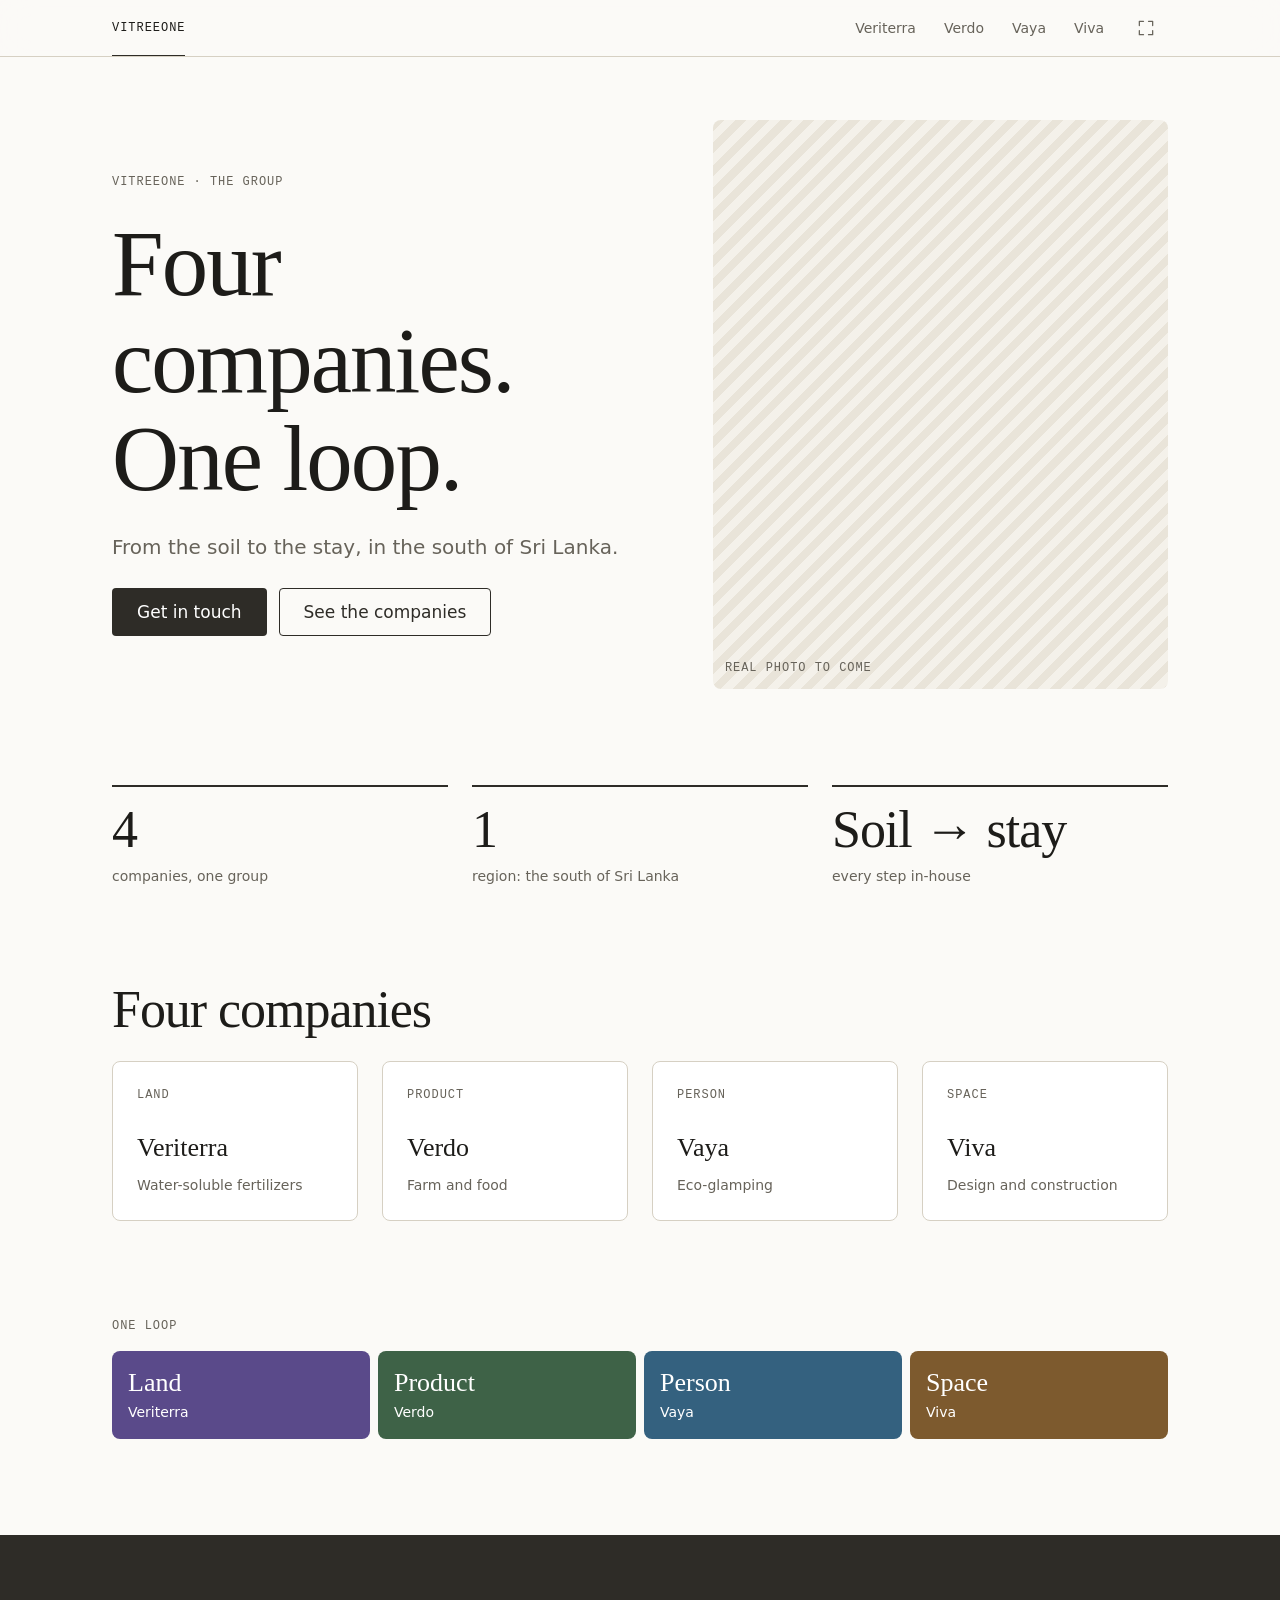
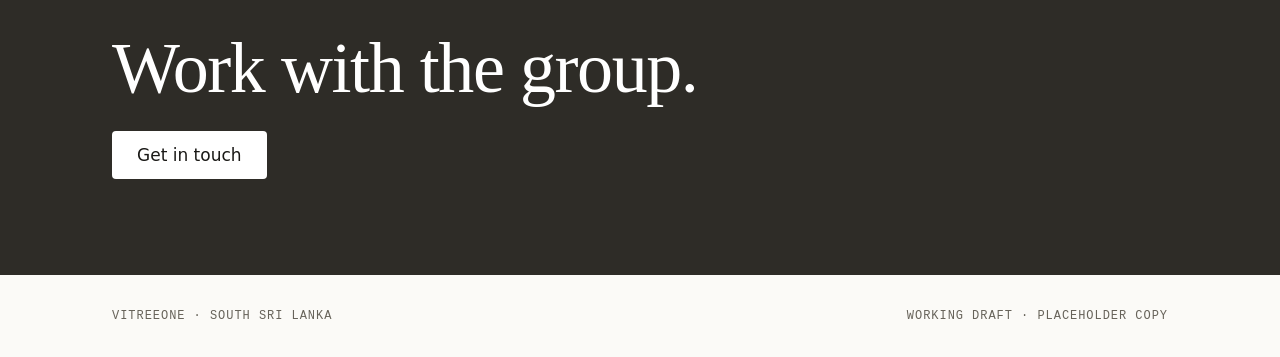
==== commit ee6c7d6e: "Rebuild presentation as five landing pages behind a fixed menu - deck/: VITREEONE + Veriterra, Verdo" ====
--- a/deck/index.html
+++ b/deck/index.html
@@ -1,15 +1,15 @@
 <!doctype html>
-<html lang="en" data-brand="veriterra">
+<html lang="en" data-brand="vitreeone">
 <head>
   <meta charset="utf-8">
   <meta name="viewport" content="width=device-width, initial-scale=1, viewport-fit=cover">
-  <title>Veriterra Brand Deck</title>
-  <meta name="description" content="Veriterra brand presentation. Working draft: typography.">
+  <title>VITREEONE Presentation</title>
+  <meta name="description" content="Five landing pages: VITREEONE and its four companies. Working draft skeleton.">
   <meta name="theme-color" content="#FBFAF7">
   <meta name="apple-mobile-web-app-capable" content="yes">
   <meta name="mobile-web-app-capable" content="yes">
   <meta name="apple-mobile-web-app-status-bar-style" content="default">
-  <meta name="apple-mobile-web-app-title" content="Brand Deck">
+  <meta name="apple-mobile-web-app-title" content="Presentation">
   <link rel="manifest" href="manifest.webmanifest">
   <link rel="icon" href="../brand/icons/favicon.svg" type="image/svg+xml">
   <link rel="icon" href="../brand/icons/favicon-32.png" sizes="32x32" type="image/png">
@@ -17,107 +17,261 @@
   <link rel="stylesheet" href="../brand/tokens.css">
   <link rel="stylesheet" href="../brand/components.css">
   <link rel="stylesheet" href="deck.css">
+  <!-- One stylesheet per landing, scoped to .landing[data-brand="…"]. Styled separately later. -->
+  <link rel="stylesheet" href="landings/vitreeone.css">
+  <link rel="stylesheet" href="landings/veriterra.css">
+  <link rel="stylesheet" href="landings/verdo.css">
+  <link rel="stylesheet" href="landings/vaya.css">
+  <link rel="stylesheet" href="landings/viva.css">
 </head>
 <body>
-  <div class="deck-progress" aria-hidden="true"><div class="deck-progress__fill" id="progress"></div></div>
-
-  <main class="deck" id="deck" aria-roledescription="presentation" aria-label="Brand deck">
-
-    <!-- 1 COVER -->
-    <section class="slide slide--inverse" aria-label="Cover">
-      <div class="slide__inner">
-        <div class="cluster" data-reveal style="--i: 0">
-          <span class="tag tag--warning">Working draft</span>
-          <span class="eyebrow">Brand system</span>
-        </div>
-        <h1 class="slide__title slide__title--xl" data-reveal style="--i: 1"><span data-brand-name="veriterra"></span>: typography</h1>
-        <p class="lead" data-reveal style="--i: 2">The first section of the system. The others get added one at a time.</p>
-        <div class="slide__foot" data-reveal style="--i: 3"><span>Swipe, or tap the screen edges</span></div>
-      </div>
-    </section>
-
-    <!-- 2 ROLES -->
-    <section class="slide" aria-label="Three roles">
-      <div class="slide__inner">
-        <div class="slide__head" data-reveal style="--i: 0">
-          <span class="eyebrow">Typefaces · system placeholders</span>
-          <h2 class="slide__title">Three roles, nothing more.</h2>
-        </div>
-        <div class="cols cols--3">
-          <div class="role" data-reveal style="--i: 1">
-            <span class="role__sample" style="font-family: var(--font-display)">Aa</span>
-            <strong>Display</strong>
-            <span class="caption">Headlines and large numbers.</span>
-          </div>
-          <div class="role" data-reveal style="--i: 2">
-            <span class="role__sample" style="font-family: var(--font-body)">Aa</span>
-            <strong>Body</strong>
-            <span class="caption">Reading text and interface.</span>
-          </div>
-          <div class="role" data-reveal style="--i: 3">
-            <span class="role__sample" style="font-family: var(--font-mono)">Aa</span>
-            <strong>Mono</strong>
-            <span class="caption">Labels, formulas, specs, data.</span>
-          </div>
-        </div>
-      </div>
-    </section>
-
-    <!-- 3 SCALE -->
-    <section class="slide" aria-label="Type scale">
-      <div class="slide__inner">
-        <span class="eyebrow" data-reveal style="--i: 0">Scale</span>
-        <div class="ladder">
-          <div class="ladder__row" data-reveal style="--i: 1"><span class="mono">5xl</span><span style="font-family: var(--font-display); font-size: var(--text-5xl); line-height: var(--leading-tight)">Per crop.</span></div>
-          <div class="ladder__row" data-reveal style="--i: 2"><span class="mono">3xl</span><span style="font-family: var(--font-display); font-size: var(--text-3xl); line-height: var(--leading-tight)">Per growth stage.</span></div>
-          <div class="ladder__row" data-reveal style="--i: 3"><span class="mono">xl</span><span style="font-family: var(--font-display); font-size: var(--text-xl)">Formulated for greenhouse and drip-irrigated crops.</span></div>
-          <div class="ladder__row" data-reveal style="--i: 4"><span class="mono">md</span><span style="font-size: var(--text-md)">Body text for reading, set for comfortable lines on iPad and desktop.</span></div>
-          <div class="ladder__row" data-reveal style="--i: 5"><span class="mono">xs</span><span class="eyebrow">Label · NPK 19-19-19 · 25 kg</span></div>
-        </div>
-      </div>
-    </section>
-
-    <!-- 4 IN USE -->
-    <section class="slide" aria-label="Type in use">
-      <div class="slide__inner">
-        <div class="cols cols--split">
-          <div class="stack" data-reveal style="--i: 0">
-            <span class="eyebrow">Fertigation · Tomato</span>
-            <h2 class="slide__title">Nutrition formulated for the crop and its stage.</h2>
-          </div>
-          <div class="stack" data-reveal style="--i: 1">
-            <p class="lead">Water-soluble fertilizer for greenhouse and drip-irrigated crops, made in Sri Lanka.</p>
-            <p>One formula per crop and growth stage: root, grow, bloom and fruit. Growers send water and substrate samples, and the formula is adjusted to the results.</p>
-            <p class="mono data-line">NPK 19-19-19 · 25 kg bag · fully soluble</p>
-          </div>
-        </div>
-      </div>
-    </section>
-
-    <!-- 5 RULES -->
-    <section class="slide slide--inverse" aria-label="Rules">
-      <div class="slide__inner">
-        <div class="slide__head" data-reveal style="--i: 0">
-          <span class="eyebrow">Rules</span>
-          <h2 class="slide__title">Facts, set plainly.</h2>
-        </div>
-        <ul class="list-plain" data-reveal style="--i: 1">
-          <li><strong>Sentence case.</strong> No all-caps headlines.</li>
-          <li><strong>Numerals for numbers.</strong> 25 kg, 4 stages, 3,000 m².</li>
-          <li><strong>Mono only for data.</strong> Labels, formulas, specs.</li>
-          <li><strong>Short lines.</strong> About 65 characters of body text.</li>
-        </ul>
-      </div>
-    </section>
+  <nav class="topnav" aria-label="Landings">
+    <div class="topnav__inner">
+      <ul class="topnav__list" id="topnav-list"></ul>
+      <button class="topnav__fs" type="button" id="fullscreen" aria-label="Full screen" aria-pressed="false" hidden><span class="icon" data-icon="expand"></span></button>
+    </div>
+  </nav>
+
+  <main id="landings">
+
+    <!-- ==================== VITREEONE ==================== -->
+    <article class="landing" id="vitreeone" data-brand="vitreeone" aria-labelledby="vitreeone-title" hidden>
+      <header class="l-hero container">
+        <div class="l-hero__text">
+          <span class="eyebrow"><span data-brand-name="vitreeone"></span> · The group</span>
+          <h1 class="l-hero__title" id="vitreeone-title">Four companies. One loop.</h1>
+          <p class="lead">From the soil to the stay, in the south of Sri Lanka.</p>
+          <div class="cluster">
+            <a class="btn" href="#vitreeone-contact">Get in touch</a>
+            <a class="btn btn--secondary" href="#vitreeone-offer">See the companies</a>
+          </div>
+        </div>
+        <div class="media-placeholder l-hero__media">Real photo to come</div>
+      </header>
+
+      <section class="l-facts container" aria-label="Key facts">
+          <div class="l-fact"><span class="l-fact__value">4</span><span class="l-fact__label">companies, one group</span></div>
+          <div class="l-fact"><span class="l-fact__value">1</span><span class="l-fact__label">region: the south of Sri Lanka</span></div>
+          <div class="l-fact"><span class="l-fact__value">Soil → stay</span><span class="l-fact__label">every step in-house</span></div>
+      </section>
+
+      <section class="l-offer container" id="vitreeone-offer" aria-labelledby="vitreeone-offer-title">
+        <h2 class="l-section-title" id="vitreeone-offer-title">Four companies</h2>
+        <div class="l-cards" data-companies>
+          <!-- filled from brand/brands.js: one card per company, linking to its landing -->
+        </div>
+      </section>
+
+      <section class="l-loop container" aria-label="Part of the loop">
+        <span class="eyebrow">One loop</span>
+        <ol class="l-loop__steps" data-loop></ol>
+      </section>
+
+      <section class="l-cta" id="vitreeone-contact" aria-labelledby="vitreeone-cta-title">
+        <div class="container l-cta__inner">
+          <h2 class="l-cta__title" id="vitreeone-cta-title">Work with the group.</h2>
+          <a class="btn btn--inverse" href="#vitreeone-contact">Get in touch</a>
+        </div>
+      </section>
+
+      <footer class="l-footer container">
+        <span><span data-brand-name="vitreeone"></span> · South Sri Lanka</span>
+        <span>Working draft · placeholder copy</span>
+      </footer>
+    </article>
+
+    <!-- ==================== VERITERRA ==================== -->
+    <article class="landing" id="veriterra" data-brand="veriterra" aria-labelledby="veriterra-title" hidden>
+      <header class="l-hero container">
+        <div class="l-hero__text">
+          <span class="eyebrow"><span data-brand-name="veriterra"></span> · Water-soluble fertilizers</span>
+          <h1 class="l-hero__title" id="veriterra-title">Nutrition formulated for the crop and its stage.</h1>
+          <p class="lead">Water-soluble fertilizers for greenhouse and drip-irrigated crops, made in Sri Lanka.</p>
+          <div class="cluster">
+            <a class="btn" href="#veriterra-contact">Request a sample</a>
+            <a class="btn btn--secondary" href="#veriterra-offer">What we make</a>
+          </div>
+        </div>
+        <div class="media-placeholder l-hero__media">Real photo to come</div>
+      </header>
+
+      <section class="l-facts container" aria-label="Key facts">
+          <div class="l-fact"><span class="l-fact__value">4</span><span class="l-fact__label">growth stages: root, grow, bloom, fruit</span></div>
+          <div class="l-fact"><span class="l-fact__value">Per crop</span><span class="l-fact__label">tomato, cucumber, pepper, greens, strawberry</span></div>
+          <div class="l-fact"><span class="l-fact__value">Local</span><span class="l-fact__label">raw materials from Sri Lankan coconut</span></div>
+      </section>
+
+      <section class="l-offer container" id="veriterra-offer" aria-labelledby="veriterra-offer-title">
+        <h2 class="l-section-title" id="veriterra-offer-title">What we make</h2>
+        <div class="l-cards">
+          <div class="card l-card"><span class="card__title">Crop formulas</span><span class="caption">Water-soluble NPK and micronutrients, matched to crop and stage.</span></div>
+          <div class="card l-card"><span class="card__title">Lab analysis</span><span class="caption">Water, soil and substrate tests before a formula is set.</span></div>
+          <div class="card l-card"><span class="card__title">Agronomy support</span><span class="caption">Monitoring and adjustments through the season.</span></div>
+        </div>
+      </section>
+
+      <section class="l-loop container" aria-label="Part of the loop">
+        <span class="eyebrow">Part of one loop</span>
+        <ol class="l-loop__steps" data-loop></ol>
+      </section>
+
+      <section class="l-cta" id="veriterra-contact" aria-labelledby="veriterra-cta-title">
+        <div class="container l-cta__inner">
+          <h2 class="l-cta__title" id="veriterra-cta-title">Tell us the crop. We'll match the formula.</h2>
+          <a class="btn btn--inverse" href="#veriterra-contact">Request a sample</a>
+        </div>
+      </section>
+
+      <footer class="l-footer container">
+        <span><span data-brand-name="veriterra"></span> is part of <span data-brand-name="vitreeone"></span></span>
+        <span>Working draft · placeholder copy</span>
+      </footer>
+    </article>
+
+    <!-- ==================== VERDO ==================== -->
+    <article class="landing" id="verdo" data-brand="verdo" aria-labelledby="verdo-title" hidden>
+      <header class="l-hero container">
+        <div class="l-hero__text">
+          <span class="eyebrow"><span data-brand-name="verdo"></span> · Farm and food</span>
+          <h1 class="l-hero__title" id="verdo-title">Picked in the morning, in the kitchen by evening.</h1>
+          <p class="lead">Greenhouse vegetables and greens for hotels and restaurants on the island.</p>
+          <div class="cluster">
+            <a class="btn" href="#verdo-contact">Request the price list</a>
+            <a class="btn btn--secondary" href="#verdo-offer">What we grow</a>
+          </div>
+        </div>
+        <div class="media-placeholder l-hero__media">Real photo to come</div>
+      </header>
+
+      <section class="l-facts container" aria-label="Key facts">
+          <div class="l-fact"><span class="l-fact__value">3,000 m²</span><span class="l-fact__label">of greenhouses in phase one</span></div>
+          <div class="l-fact"><span class="l-fact__value">Weekly</span><span class="l-fact__label">deliveries across the island</span></div>
+          <div class="l-fact"><span class="l-fact__value">Solar</span><span class="l-fact__label">power for the farm</span></div>
+      </section>
+
+      <section class="l-offer container" id="verdo-offer" aria-labelledby="verdo-offer-title">
+        <h2 class="l-section-title" id="verdo-offer-title">What we grow</h2>
+        <div class="l-cards">
+          <div class="card l-card"><span class="card__title">Greenhouse vegetables</span><span class="caption">Tomatoes, cucumbers, Ramiro peppers and greens.</span></div>
+          <div class="card l-card"><span class="card__title">Kitchen supply</span><span class="caption">Weekly deliveries to hotels and restaurants.</span></div>
+          <div class="card l-card"><span class="card__title">What's next</span><span class="caption">Sauces, bakery and dairy, once the greenhouses sell.</span></div>
+        </div>
+      </section>
+
+      <section class="l-loop container" aria-label="Part of the loop">
+        <span class="eyebrow">Part of one loop</span>
+        <ol class="l-loop__steps" data-loop></ol>
+      </section>
+
+      <section class="l-cta" id="verdo-contact" aria-labelledby="verdo-cta-title">
+        <div class="container l-cta__inner">
+          <h2 class="l-cta__title" id="verdo-cta-title">Supply for your kitchen, every week.</h2>
+          <a class="btn btn--inverse" href="#verdo-contact">Request the price list</a>
+        </div>
+      </section>
+
+      <footer class="l-footer container">
+        <span><span data-brand-name="verdo"></span> is part of <span data-brand-name="vitreeone"></span></span>
+        <span>Working draft · placeholder copy</span>
+      </footer>
+    </article>
+
+    <!-- ==================== VAYA ==================== -->
+    <article class="landing" id="vaya" data-brand="vaya" aria-labelledby="vaya-title" hidden>
+      <header class="l-hero container">
+        <div class="l-hero__text">
+          <span class="eyebrow"><span data-brand-name="vaya"></span> · Eco-glamping</span>
+          <h1 class="l-hero__title" id="vaya-title">Twenty units on the south coast.</h1>
+          <p class="lead">Private dome stays by the ocean, with food from our own farm.</p>
+          <div class="cluster">
+            <a class="btn" href="#vaya-contact">Join the waitlist</a>
+            <a class="btn btn--secondary" href="#vaya-offer">What's here</a>
+          </div>
+        </div>
+        <div class="media-placeholder l-hero__media">Real photo to come</div>
+      </header>
+
+      <section class="l-facts container" aria-label="Key facts">
+          <div class="l-fact"><span class="l-fact__value">20</span><span class="l-fact__label">units, out of sight of each other</span></div>
+          <div class="l-fact"><span class="l-fact__value">38 m²</span><span class="l-fact__label">per unit, with a private terrace</span></div>
+          <div class="l-fact"><span class="l-fact__value">Farm</span><span class="l-fact__label">food, from Verdo</span></div>
+      </section>
+
+      <section class="l-offer container" id="vaya-offer" aria-labelledby="vaya-offer-title">
+        <h2 class="l-section-title" id="vaya-offer-title">What's here</h2>
+        <div class="l-cards">
+          <div class="card l-card"><span class="card__title">Stay</span><span class="caption">Dome units with a bedroom, bathroom and private terrace.</span></div>
+          <div class="card l-card"><span class="card__title">Eat</span><span class="caption">Restaurant and bar, cooking with Verdo produce.</span></div>
+          <div class="card l-card"><span class="card__title">Move and rest</span><span class="caption">Surf, yoga, sport and quiet.</span></div>
+        </div>
+      </section>
+
+      <section class="l-loop container" aria-label="Part of the loop">
+        <span class="eyebrow">Part of one loop</span>
+        <ol class="l-loop__steps" data-loop></ol>
+      </section>
+
+      <section class="l-cta" id="vaya-contact" aria-labelledby="vaya-cta-title">
+        <div class="container l-cta__inner">
+          <h2 class="l-cta__title" id="vaya-cta-title">Opening soon. Be the first to know.</h2>
+          <a class="btn btn--inverse" href="#vaya-contact">Join the waitlist</a>
+        </div>
+      </section>
+
+      <footer class="l-footer container">
+        <span><span data-brand-name="vaya"></span> is part of <span data-brand-name="vitreeone"></span></span>
+        <span>Working draft · placeholder copy</span>
+      </footer>
+    </article>
+
+    <!-- ==================== VIVA ==================== -->
+    <article class="landing" id="viva" data-brand="viva" aria-labelledby="viva-title" hidden>
+      <header class="l-hero container">
+        <div class="l-hero__text">
+          <span class="eyebrow"><span data-brand-name="viva"></span> · Design and construction</span>
+          <h1 class="l-hero__title" id="viva-title">We build the places the group runs on.</h1>
+          <p class="lead">Design and construction with solar, water and low-impact materials built in.</p>
+          <div class="cluster">
+            <a class="btn" href="#viva-contact">Discuss a project</a>
+            <a class="btn btn--secondary" href="#viva-offer">What we do</a>
+          </div>
+        </div>
+        <div class="media-placeholder l-hero__media">Real photo to come</div>
+      </header>
+
+      <section class="l-facts container" aria-label="Key facts">
+          <div class="l-fact"><span class="l-fact__value">Design</span><span class="l-fact__label">architecture, planning, permits</span></div>
+          <div class="l-fact"><span class="l-fact__value">Build</span><span class="l-fact__label">construction and fit-out</span></div>
+          <div class="l-fact"><span class="l-fact__value">Systems</span><span class="l-fact__label">solar, water and waste</span></div>
+      </section>
+
+      <section class="l-offer container" id="viva-offer" aria-labelledby="viva-offer-title">
+        <h2 class="l-section-title" id="viva-offer-title">What we do</h2>
+        <div class="l-cards">
+          <div class="card l-card"><span class="card__title">Design</span><span class="caption">Architecture, planning and permits.</span></div>
+          <div class="card l-card"><span class="card__title">Build</span><span class="caption">Construction with low-impact materials.</span></div>
+          <div class="card l-card"><span class="card__title">Systems</span><span class="caption">Solar power, water and waste, designed in.</span></div>
+        </div>
+      </section>
+
+      <section class="l-loop container" aria-label="Part of the loop">
+        <span class="eyebrow">Part of one loop</span>
+        <ol class="l-loop__steps" data-loop></ol>
+      </section>
+
+      <section class="l-cta" id="viva-contact" aria-labelledby="viva-cta-title">
+        <div class="container l-cta__inner">
+          <h2 class="l-cta__title" id="viva-cta-title">Have a site? Let's talk.</h2>
+          <a class="btn btn--inverse" href="#viva-contact">Discuss a project</a>
+        </div>
+      </section>
+
+      <footer class="l-footer container">
+        <span><span data-brand-name="viva"></span> is part of <span data-brand-name="vitreeone"></span></span>
+        <span>Working draft · placeholder copy</span>
+      </footer>
+    </article>
   </main>
-
-  <nav class="deck-bar" aria-label="Slide controls">
-    <span class="deck-bar__count" id="count" aria-live="polite"></span>
-    <a class="deck-btn" href="../" aria-label="Back to hub"><span class="icon" data-icon="home"></span></a>
-    <button class="deck-btn" type="button" id="fullscreen" aria-label="Full screen" aria-pressed="false" hidden><span class="icon" data-icon="expand"></span></button>
-    <button class="deck-btn" type="button" id="prev" aria-label="Previous slide"><span class="icon" data-icon="arrow-left"></span></button>
-    <button class="deck-btn" type="button" id="next" aria-label="Next slide"><span class="icon" data-icon="arrow-right"></span></button>
-  </nav>
 
   <script src="../brand/brands.js"></script>
   <script src="../brand/brand-ui.js"></script>
--- a/brand/tokens.css
+++ b/brand/tokens.css
@@ -3,7 +3,7 @@
   Mirrored 1:1 in brand/tokens.json. Change both in the same commit,
   then run: python3 tools/check_tokens.py
 
-  STATUS: working draft, Veriterra only. Colours and typefaces are
+  STATUS: working draft. Colours and typefaces are
   PLACEHOLDERS. They exist so the system works end to end; they are
   not brand decisions.
 
@@ -32,11 +32,26 @@
   --color-danger: #A3322B;
   --color-info: #2F5A85;
 
-  /* ---------- Colour: Veriterra accent (PLACEHOLDER) ---------- */
+  /* ---------- Colour: brand accents (PLACEHOLDERS) ---------- */
+  --color-vitreeone-100: #ECE8DF;
+  --color-vitreeone-600: #2E2C27;
+  --color-vitreeone-700: #1A1916;
+
   --color-veriterra-100: #ECE8F4;
   --color-veriterra-600: #5A4A8A;
   --color-veriterra-700: #45386C;
 
+  --color-verdo-100: #E6EEE7;
+  --color-verdo-600: #3E6247;
+  --color-verdo-700: #2F4C37;
+
+  --color-vaya-100: #E3ECF2;
+  --color-vaya-600: #34617F;
+  --color-vaya-700: #274B63;
+
+  --color-viva-100: #F2EADF;
+  --color-viva-600: #7D5A2E;
+  --color-viva-700: #604421;
 
   /* ---------- Colour: semantic roles ---------- */
   --color-bg: var(--color-paper-0);
@@ -52,6 +67,7 @@
   --color-inverse-text: var(--color-paper-0);
   --color-inverse-muted: var(--color-ink-300);
   --color-scrim: rgb(29 28 25 / 0.55);
+  --color-bg-translucent: rgb(251 250 247 / 0.86);
 
   /* ---------- Typography (PLACEHOLDER: system faces until fonts are chosen) ---------- */
   --font-display: ui-serif, "New York", "Iowan Old Style", Georgia, serif;
@@ -163,14 +179,42 @@
   --opacity-quiet: 0.85;
 }
 
-/* ---------- Brand theme ----------
-   Current focus: Veriterra only. Components read only --brand-* variables,
-   so other companies can be added later as extra [data-brand] blocks. */
+/* ---------- Brand themes ----------
+   The holding (VITREEONE) and four companies. Components read only --brand-*
+   variables. Set data-brand on <html> or on any element (each landing). */
 :root,
+[data-brand="vitreeone"] {
+  --brand-accent: var(--color-vitreeone-600);
+  --brand-accent-strong: var(--color-vitreeone-700);
+  --brand-accent-soft: var(--color-vitreeone-100);
+  --brand-on-accent: var(--color-white);
+}
+
 [data-brand="veriterra"] {
   --brand-accent: var(--color-veriterra-600);
   --brand-accent-strong: var(--color-veriterra-700);
   --brand-accent-soft: var(--color-veriterra-100);
+  --brand-on-accent: var(--color-white);
+}
+
+[data-brand="verdo"] {
+  --brand-accent: var(--color-verdo-600);
+  --brand-accent-strong: var(--color-verdo-700);
+  --brand-accent-soft: var(--color-verdo-100);
+  --brand-on-accent: var(--color-white);
+}
+
+[data-brand="vaya"] {
+  --brand-accent: var(--color-vaya-600);
+  --brand-accent-strong: var(--color-vaya-700);
+  --brand-accent-soft: var(--color-vaya-100);
+  --brand-on-accent: var(--color-white);
+}
+
+[data-brand="viva"] {
+  --brand-accent: var(--color-viva-600);
+  --brand-accent-strong: var(--color-viva-700);
+  --brand-accent-soft: var(--color-viva-100);
   --brand-on-accent: var(--color-white);
 }
 
--- a/brand/components.css
+++ b/brand/components.css
@@ -160,6 +160,64 @@
 }
 
 .link:active { color: var(--brand-accent-strong); background: var(--brand-accent-soft); }
+
+/* ---------- Buttons ---------- */
+.btn {
+  display: inline-flex;
+  align-items: center;
+  justify-content: center;
+  gap: var(--space-2);
+  min-height: var(--tap-comfort);
+  padding: var(--space-2) var(--space-5);
+  border: var(--border-width) solid transparent;
+  border-radius: var(--radius-sm);
+  background: var(--brand-accent);
+  color: var(--brand-on-accent);
+  font-size: var(--text-md);
+  font-weight: var(--font-weight-medium);
+  line-height: var(--leading-snug);
+  text-decoration: none;
+  cursor: pointer;
+  touch-action: manipulation;
+  transition:
+    background-color var(--duration-fast) var(--ease-standard),
+    color var(--duration-fast) var(--ease-standard),
+    transform var(--duration-instant) var(--ease-standard);
+}
+
+.btn--secondary {
+  background: transparent;
+  border-color: var(--brand-accent);
+  color: var(--brand-accent);
+}
+
+.btn--inverse {
+  background: var(--brand-on-accent);
+  color: var(--brand-accent-strong);
+}
+
+@media (hover: hover) {
+  .btn:hover { background: var(--brand-accent-strong); }
+  .btn--secondary:hover { background: var(--brand-accent-soft); color: var(--brand-accent-strong); }
+  .btn--inverse:hover { background: var(--brand-accent-soft); }
+}
+
+.btn:active { transform: scale(var(--press-scale)); }
+
+/* ---------- Media placeholder (for photos that do not exist yet) ---------- */
+.media-placeholder {
+  display: flex;
+  align-items: flex-end;
+  padding: var(--space-3);
+  border-radius: var(--radius-md);
+  background: repeating-linear-gradient(135deg, var(--color-paper-2) 0 var(--space-2), var(--color-paper-1) var(--space-2) var(--space-4));
+  color: var(--color-text-muted);
+  font-family: var(--font-mono);
+  font-size: var(--text-xs);
+  letter-spacing: var(--tracking-wide);
+  text-transform: uppercase;
+  aspect-ratio: 3 / 2;
+}
 
 /* ---------- Cards ---------- */
 .card {
--- a/deck/deck.css
+++ b/deck/deck.css
@@ -1,280 +1,310 @@
-/* Brand deck. Tokens only: see brand/tokens.css. */
-
-html,
+/*
+  Presentation shell: fixed top menu + the shared landing skeleton.
+  Every landing uses the same structure and classes:
+    .l-hero → .l-facts → .l-offer → .l-loop → .l-cta → .l-footer
+  Per-landing styling goes in deck/landings/<id>.css. Tokens only.
+*/
+
+html {
+  scroll-padding-top: calc(var(--nav-height) + env(safe-area-inset-top) + var(--space-4));
+}
+
 body {
-  height: 100%;
-  overflow: hidden;
-  overscroll-behavior: none;
-}
-
-body {
-  background: var(--color-bg);
-}
-
-/* ---------- Stage ---------- */
-.deck {
-  position: fixed;
-  inset: 0;
-  overflow: hidden;
-  user-select: none;
-  -webkit-user-select: none;
-}
-
-.slide {
-  position: absolute;
-  inset: 0;
-  display: flex;
-  flex-direction: column;
-  padding:
-    max(var(--space-7), env(safe-area-inset-top))
-    max(var(--gutter), env(safe-area-inset-right))
-    calc(var(--tap-comfort) + var(--space-6) + env(safe-area-inset-bottom))
-    max(var(--gutter), env(safe-area-inset-left));
-  background: var(--color-bg);
-  color: var(--color-text);
-  overflow-y: auto;
-  -webkit-overflow-scrolling: touch;
-  touch-action: pan-y;
-  opacity: 0;
-  visibility: hidden;
-  transform: translateX(var(--motion-shift-lg));
-  transition:
-    opacity var(--duration-slow) var(--ease-emphasized),
-    transform var(--duration-slow) var(--ease-emphasized),
-    visibility 0s linear var(--duration-slow);
-}
-
-.slide.is-past {
-  transform: translateX(calc(var(--motion-shift-lg) * -1));
-}
-
-.slide.is-active {
-  z-index: var(--z-raised);
-  opacity: 1;
-  visibility: visible;
-  transform: none;
-  transition-delay: 0s;
-}
-
-.slide__inner {
-  display: flex;
-  flex-direction: column;
-  gap: var(--space-6);
-  width: 100%;
-  max-width: var(--container-max);
-  margin: auto;
-}
-
-/* Staggered reveal: give children data-reveal and style="--i: n" */
-.slide [data-reveal] {
-  opacity: 0;
-  transform: translateY(var(--motion-shift-sm));
-  transition:
-    opacity var(--duration-slow) var(--ease-enter),
-    transform var(--duration-slow) var(--ease-enter);
-  transition-delay: calc(var(--stagger) * var(--i, 0) + var(--duration-fast));
-}
-
-.slide.is-active [data-reveal] {
-  opacity: 1;
-  transform: none;
-}
-
-/* ---------- Tones ---------- */
-.slide--inverse {
-  background: var(--color-inverse-bg);
-  color: var(--color-inverse-text);
-}
-
-.slide--inverse .eyebrow,
-.slide--inverse .caption,
-.slide--inverse .lead {
-  color: var(--color-inverse-muted);
-}
-
-/* ---------- Slide typography ---------- */
-.slide__title {
-  font-size: var(--text-4xl);
-  line-height: var(--leading-tight);
-  max-width: var(--measure-headline);
-}
-
-.slide__title--xl {
-  font-size: var(--text-5xl);
-  max-width: var(--measure-display);
-}
-
-.slide__head {
-  display: flex;
-  flex-direction: column;
-  gap: var(--space-3);
-}
-
-.slide__foot {
-  display: flex;
-  flex-wrap: wrap;
-  justify-content: space-between;
-  gap: var(--space-4);
-  font-family: var(--font-mono);
-  font-size: var(--text-xs);
-  letter-spacing: var(--tracking-wide);
-  text-transform: uppercase;
-}
-
-/* ---------- Layout helpers ---------- */
-.cols {
-  display: grid;
-  gap: var(--grid-gap);
-  grid-template-columns: 1fr;
-}
-
-@media (min-width: 48rem) {
-  .cols--3 { grid-template-columns: repeat(3, minmax(0, 1fr)); }
-}
-
-@media (min-width: 64rem) and (orientation: landscape) {
-  .cols--split { grid-template-columns: minmax(0, 2fr) minmax(0, 3fr); align-items: center; }
-}
-
-.list-plain {
-  display: flex;
-  flex-direction: column;
-  gap: var(--space-3);
-  margin: 0;
-  padding: 0;
-  list-style: none;
-}
-
-.list-plain li {
-  display: flex;
-  gap: var(--space-3);
-  align-items: baseline;
-  padding-bottom: var(--space-3);
-  border-bottom: var(--border-width) solid var(--color-border);
-  font-size: var(--text-lg);
-}
-
-.slide--inverse .list-plain li { border-color: var(--color-ink-700); }
-
-/* ---------- Typography slides ---------- */
-.role {
-  display: flex;
-  flex-direction: column;
-  gap: var(--space-2);
-  padding-top: var(--space-4);
-  border-top: var(--border-width-strong) solid var(--brand-accent);
-}
-
-.role__sample {
-  font-size: calc(var(--text-5xl) * 1.4);
-  line-height: var(--leading-tight);
-  color: var(--brand-accent);
-}
-
-.role strong {
-  font-size: var(--text-lg);
-}
-
-.ladder {
-  display: flex;
-  flex-direction: column;
-}
-
-.ladder__row {
-  display: grid;
-  grid-template-columns: var(--space-8) minmax(0, 1fr);
-  align-items: baseline;
-  gap: var(--space-4);
-  padding-block: var(--space-3);
-  border-bottom: var(--border-width) solid var(--color-border);
-}
-
-.ladder__row .mono { color: var(--color-text-muted); }
-
-.data-line {
-  padding-block: var(--space-3);
-  border-block: var(--border-width) solid var(--color-border);
-  color: var(--brand-accent-strong);
-}
-
-/* ---------- Chrome: progress + controls ---------- */
-.deck-progress {
+  min-height: 100dvh;
+}
+
+/* ---------- Top menu ---------- */
+.topnav {
   position: fixed;
   top: 0;
   left: 0;
   right: 0;
   z-index: var(--z-sticky);
-  height: var(--border-width-strong);
-  background: var(--color-border);
-}
-
-.deck-progress__fill {
-  height: 100%;
-  background: var(--brand-accent);
-  transform: scaleX(var(--progress, 0));
-  transform-origin: left center;
-  transition: transform var(--duration-slow) var(--ease-emphasized);
-}
-
-.deck-bar {
-  position: fixed;
-  left: 0;
-  right: 0;
-  bottom: 0;
-  z-index: var(--z-sticky);
+  padding-top: env(safe-area-inset-top);
+  border-bottom: var(--border-width) solid var(--color-border);
+  background: var(--color-bg-translucent);
+  -webkit-backdrop-filter: saturate(1.4) blur(var(--space-4));
+  backdrop-filter: saturate(1.4) blur(var(--space-4));
+}
+
+.topnav__inner {
   display: flex;
   align-items: center;
   gap: var(--space-2);
-  padding:
-    var(--space-3)
-    max(var(--gutter), env(safe-area-inset-right))
-    max(var(--space-3), env(safe-area-inset-bottom))
-    max(var(--gutter), env(safe-area-inset-left));
+  max-width: var(--container-max);
+  height: var(--nav-height);
+  margin-inline: auto;
+  padding-inline: max(var(--gutter), env(safe-area-inset-left)) max(var(--gutter), env(safe-area-inset-right));
+}
+
+.topnav__list {
+  display: flex;
+  flex: 1;
+  align-items: stretch;
+  gap: var(--space-1);
+  height: 100%;
+  margin: 0;
+  padding: 0;
+  list-style: none;
+  overflow-x: auto;
+  scrollbar-width: none;
+}
+
+.topnav__list::-webkit-scrollbar { display: none; }
+
+.topnav__item--holding {
+  margin-right: auto;
+}
+
+.topnav__link {
+  position: relative;
+  display: inline-flex;
+  align-items: center;
+  height: 100%;
+  min-width: var(--tap-min);
+  padding-inline: var(--space-3);
+  color: var(--color-text-muted);
+  font-size: var(--text-sm);
+  font-weight: var(--font-weight-medium);
+  text-decoration: none;
+  white-space: nowrap;
+  touch-action: manipulation;
+  transition: color var(--duration-fast) var(--ease-standard);
+}
+
+.topnav__link::after {
+  content: "";
+  position: absolute;
+  left: var(--space-3);
+  right: var(--space-3);
+  bottom: calc(var(--border-width) * -1);
+  height: var(--border-width-strong);
+  background: var(--brand-accent);
+  transform: scaleX(0);
+  transition: transform var(--duration-base) var(--ease-emphasized);
+}
+
+.topnav__link--holding {
+  padding-left: var(--space-0);
   color: var(--color-text);
-  transition: color var(--duration-base) var(--ease-standard);
-  pointer-events: none;
-}
-
-.deck-bar > * { pointer-events: auto; }
-
-.deck.is-inverse ~ .deck-bar {
-  color: var(--color-inverse-text);
-}
-
-.deck-bar__count {
-  margin-right: auto;
   font-family: var(--font-mono);
+  font-size: var(--text-xs);
+  letter-spacing: var(--tracking-wide);
+}
+
+.topnav__link--holding::after { left: var(--space-0); }
+
+@media (hover: hover) {
+  .topnav__link:hover { color: var(--color-text); }
+}
+
+.topnav__link:active { color: var(--color-text); }
+
+.topnav__link[aria-current="page"] { color: var(--color-text); }
+.topnav__link[aria-current="page"]::after { transform: scaleX(1); }
+
+.topnav__fs {
+  display: inline-grid;
+  flex: none;
+  place-items: center;
+  width: var(--tap-min);
+  height: var(--tap-min);
+  border: 0;
+  border-radius: var(--radius-sm);
+  background: transparent;
+  color: var(--color-text-muted);
+  cursor: pointer;
+}
+
+.topnav__fs:active { background: var(--color-surface-strong); }
+.topnav__fs[hidden] { display: none; }
+
+/* ---------- Landing shell ---------- */
+#landings {
+  padding-top: calc(var(--nav-height) + env(safe-area-inset-top));
+}
+
+.landing {
+  display: flex;
+  flex-direction: column;
+  gap: var(--space-9);
+  animation: landing-in var(--duration-slow) var(--ease-emphasized);
+}
+
+.landing[hidden] { display: none; }
+
+@keyframes landing-in {
+  from { opacity: 0; transform: translateY(var(--motion-shift-sm)); }
+  to { opacity: 1; transform: none; }
+}
+
+/* ---------- 1. Hero ---------- */
+.l-hero {
+  display: grid;
+  gap: var(--space-6);
+  align-items: center;
+  padding-block: var(--space-8) var(--space-0);
+}
+
+@media (min-width: 64rem) and (orientation: landscape) {
+  .l-hero { grid-template-columns: minmax(0, 5fr) minmax(0, 4fr); }
+}
+
+.l-hero__text {
+  display: flex;
+  flex-direction: column;
+  align-items: flex-start;
+  gap: var(--space-5);
+}
+
+.l-hero__title {
+  font-size: var(--text-5xl);
+  line-height: var(--leading-tight);
+  max-width: var(--measure-headline);
+}
+
+.l-hero__media {
+  width: 100%;
+  aspect-ratio: 16 / 10;
+}
+
+@media (min-width: 64rem) and (orientation: landscape) {
+  .l-hero__media { aspect-ratio: 4 / 5; }
+}
+
+/* ---------- 2. Facts ---------- */
+.l-facts {
+  display: grid;
+  gap: var(--grid-gap);
+  grid-template-columns: repeat(auto-fit, minmax(min(100%, calc(var(--grid-min) * 0.8)), 1fr));
+}
+
+.l-fact {
+  display: flex;
+  flex-direction: column;
+  gap: var(--space-2);
+  padding-top: var(--space-4);
+  border-top: var(--border-width-strong) solid var(--brand-accent);
+}
+
+.l-fact__value {
+  font-family: var(--font-display);
+  font-size: var(--text-3xl);
+  line-height: var(--leading-tight);
+  letter-spacing: var(--tracking-tight);
+}
+
+.l-fact__label {
   font-size: var(--text-sm);
-  font-variant-numeric: tabular-nums;
-}
-
-.deck-btn {
-  display: inline-grid;
-  place-items: center;
-  width: var(--tap-comfort);
-  height: var(--tap-comfort);
-  border: var(--border-width) solid currentColor;
-  border-radius: var(--radius-pill);
-  background: transparent;
-  color: inherit;
-  cursor: pointer;
-  opacity: var(--opacity-quiet);
-  transition: opacity var(--duration-fast) var(--ease-standard), transform var(--duration-instant) var(--ease-standard);
+  color: var(--color-text-muted);
+}
+
+/* ---------- 3. Offer ---------- */
+.l-offer {
+  display: flex;
+  flex-direction: column;
+  gap: var(--space-5);
+}
+
+.l-section-title {
+  font-size: var(--text-3xl);
+}
+
+.l-cards {
+  display: grid;
+  gap: var(--grid-gap);
+  grid-template-columns: repeat(auto-fit, minmax(min(100%, calc(var(--grid-min) * 0.8)), 1fr));
+}
+
+.l-card {
+  min-height: calc(var(--space-10) * 1.25);
+  justify-content: flex-end;
+}
+
+.l-card .eyebrow { margin-bottom: auto; }
+
+/* ---------- 4. Loop ---------- */
+.l-loop {
+  display: flex;
+  flex-direction: column;
+  gap: var(--space-4);
+}
+
+.l-loop__steps {
+  display: grid;
+  grid-template-columns: repeat(2, minmax(0, 1fr));
+  gap: var(--space-2);
+  margin: 0;
+  padding: 0;
+  list-style: none;
+}
+
+@media (min-width: 48rem) {
+  .l-loop__steps { grid-template-columns: repeat(4, minmax(0, 1fr)); }
+}
+
+.l-loop__step {
+  display: flex;
+  flex-direction: column;
+  gap: var(--space-1);
+  min-height: var(--tap-comfort);
+  padding: var(--space-4);
+  border-radius: var(--radius-md);
+  background: var(--color-surface-sunken);
+  color: var(--color-text-muted);
   text-decoration: none;
-}
-
-.deck-btn:active { transform: scale(var(--press-scale)); opacity: 1; }
-
-@media (hover: hover) {
-  .deck-btn:hover { opacity: 1; }
-}
-
-.deck-btn:disabled { opacity: var(--opacity-disabled); cursor: default; }
-
-.deck-btn[hidden] { display: none; }
-
-/* Short landscape phones: tighter top padding */
-@media (max-height: 30rem) {
-  .slide { padding-top: max(var(--space-5), env(safe-area-inset-top)); }
-  .slide__inner { gap: var(--space-4); }
-}
+  touch-action: manipulation;
+  transition: background-color var(--duration-fast) var(--ease-standard);
+}
+
+.l-loop__step:active { background: var(--color-surface-strong); }
+
+.l-loop__word {
+  font-family: var(--font-display);
+  font-size: var(--text-xl);
+  line-height: var(--leading-snug);
+  color: var(--color-text);
+}
+
+.l-loop__step[aria-current="true"] {
+  background: var(--brand-accent);
+  color: var(--brand-on-accent);
+}
+
+.l-loop__step[aria-current="true"] .l-loop__word,
+.l-loop__step[aria-current="true"] .caption { color: inherit; }
+
+/* ---------- 5. Call to action ---------- */
+.l-cta {
+  padding-block: var(--space-9);
+  background: var(--brand-accent);
+  color: var(--brand-on-accent);
+}
+
+.l-cta__inner {
+  display: flex;
+  flex-direction: column;
+  align-items: flex-start;
+  gap: var(--space-5);
+}
+
+.l-cta__title {
+  font-size: var(--text-4xl);
+  line-height: var(--leading-tight);
+  max-width: var(--measure-headline);
+}
+
+/* ---------- 6. Footer ---------- */
+.l-footer {
+  display: flex;
+  flex-wrap: wrap;
+  justify-content: space-between;
+  gap: var(--space-3);
+  margin-top: calc(var(--space-9) * -1);
+  padding-block: var(--space-6) max(var(--space-6), env(safe-area-inset-bottom));
+  font-family: var(--font-mono);
+  font-size: var(--text-xs);
+  letter-spacing: var(--tracking-wide);
+  text-transform: uppercase;
+  color: var(--color-text-muted);
+}
--- a/deck/landings/vitreeone.css
+++ b/deck/landings/vitreeone.css
@@ -0,0 +1,5 @@
+/*
+  vitreeone landing. Styles for this landing only, scoped to
+  .landing[data-brand="vitreeone"]. Tokens only (see brand/tokens.css).
+  Empty for now: the shared skeleton lives in deck/deck.css.
+*/
--- a/deck/landings/veriterra.css
+++ b/deck/landings/veriterra.css
@@ -0,0 +1,5 @@
+/*
+  veriterra landing. Styles for this landing only, scoped to
+  .landing[data-brand="veriterra"]. Tokens only (see brand/tokens.css).
+  Empty for now: the shared skeleton lives in deck/deck.css.
+*/
--- a/deck/landings/verdo.css
+++ b/deck/landings/verdo.css
@@ -0,0 +1,5 @@
+/*
+  verdo landing. Styles for this landing only, scoped to
+  .landing[data-brand="verdo"]. Tokens only (see brand/tokens.css).
+  Empty for now: the shared skeleton lives in deck/deck.css.
+*/
--- a/deck/landings/vaya.css
+++ b/deck/landings/vaya.css
@@ -0,0 +1,5 @@
+/*
+  vaya landing. Styles for this landing only, scoped to
+  .landing[data-brand="vaya"]. Tokens only (see brand/tokens.css).
+  Empty for now: the shared skeleton lives in deck/deck.css.
+*/
--- a/deck/landings/viva.css
+++ b/deck/landings/viva.css
@@ -0,0 +1,5 @@
+/*
+  viva landing. Styles for this landing only, scoped to
+  .landing[data-brand="viva"]. Tokens only (see brand/tokens.css).
+  Empty for now: the shared skeleton lives in deck/deck.css.
+*/
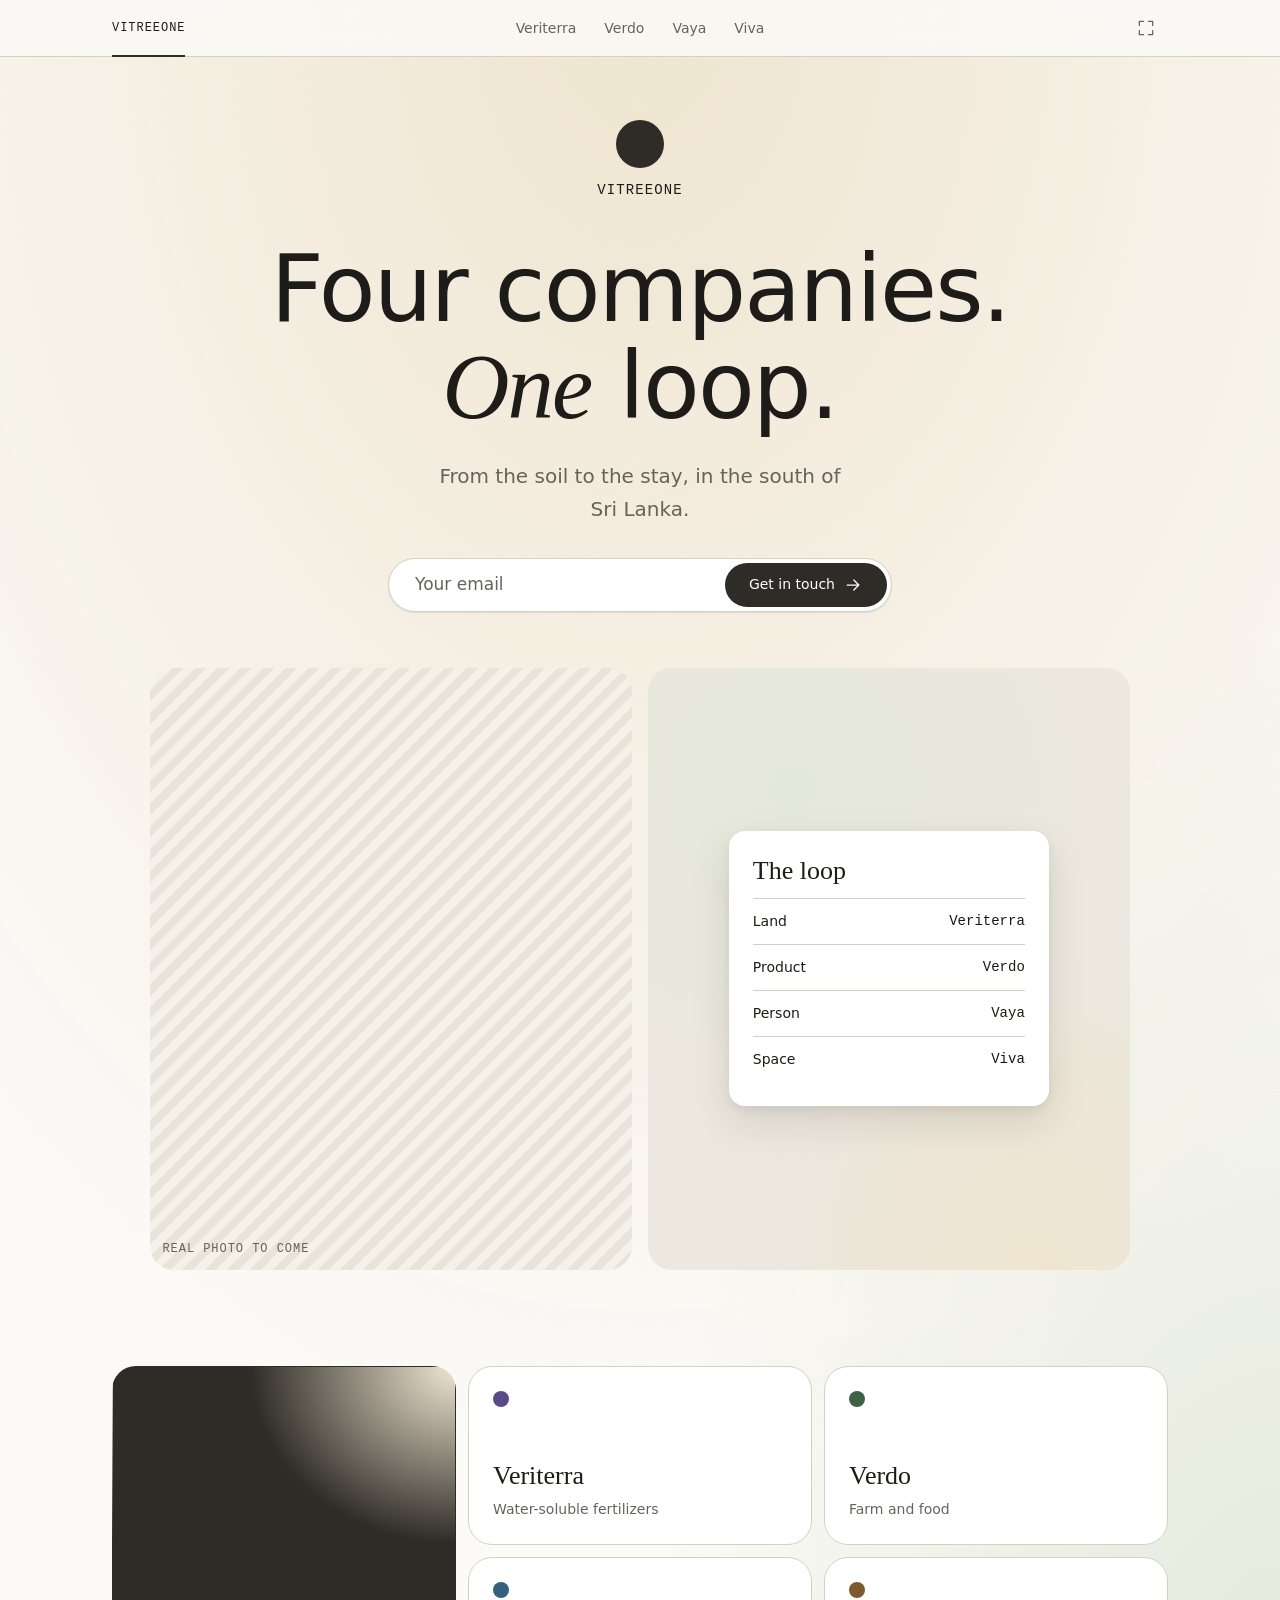
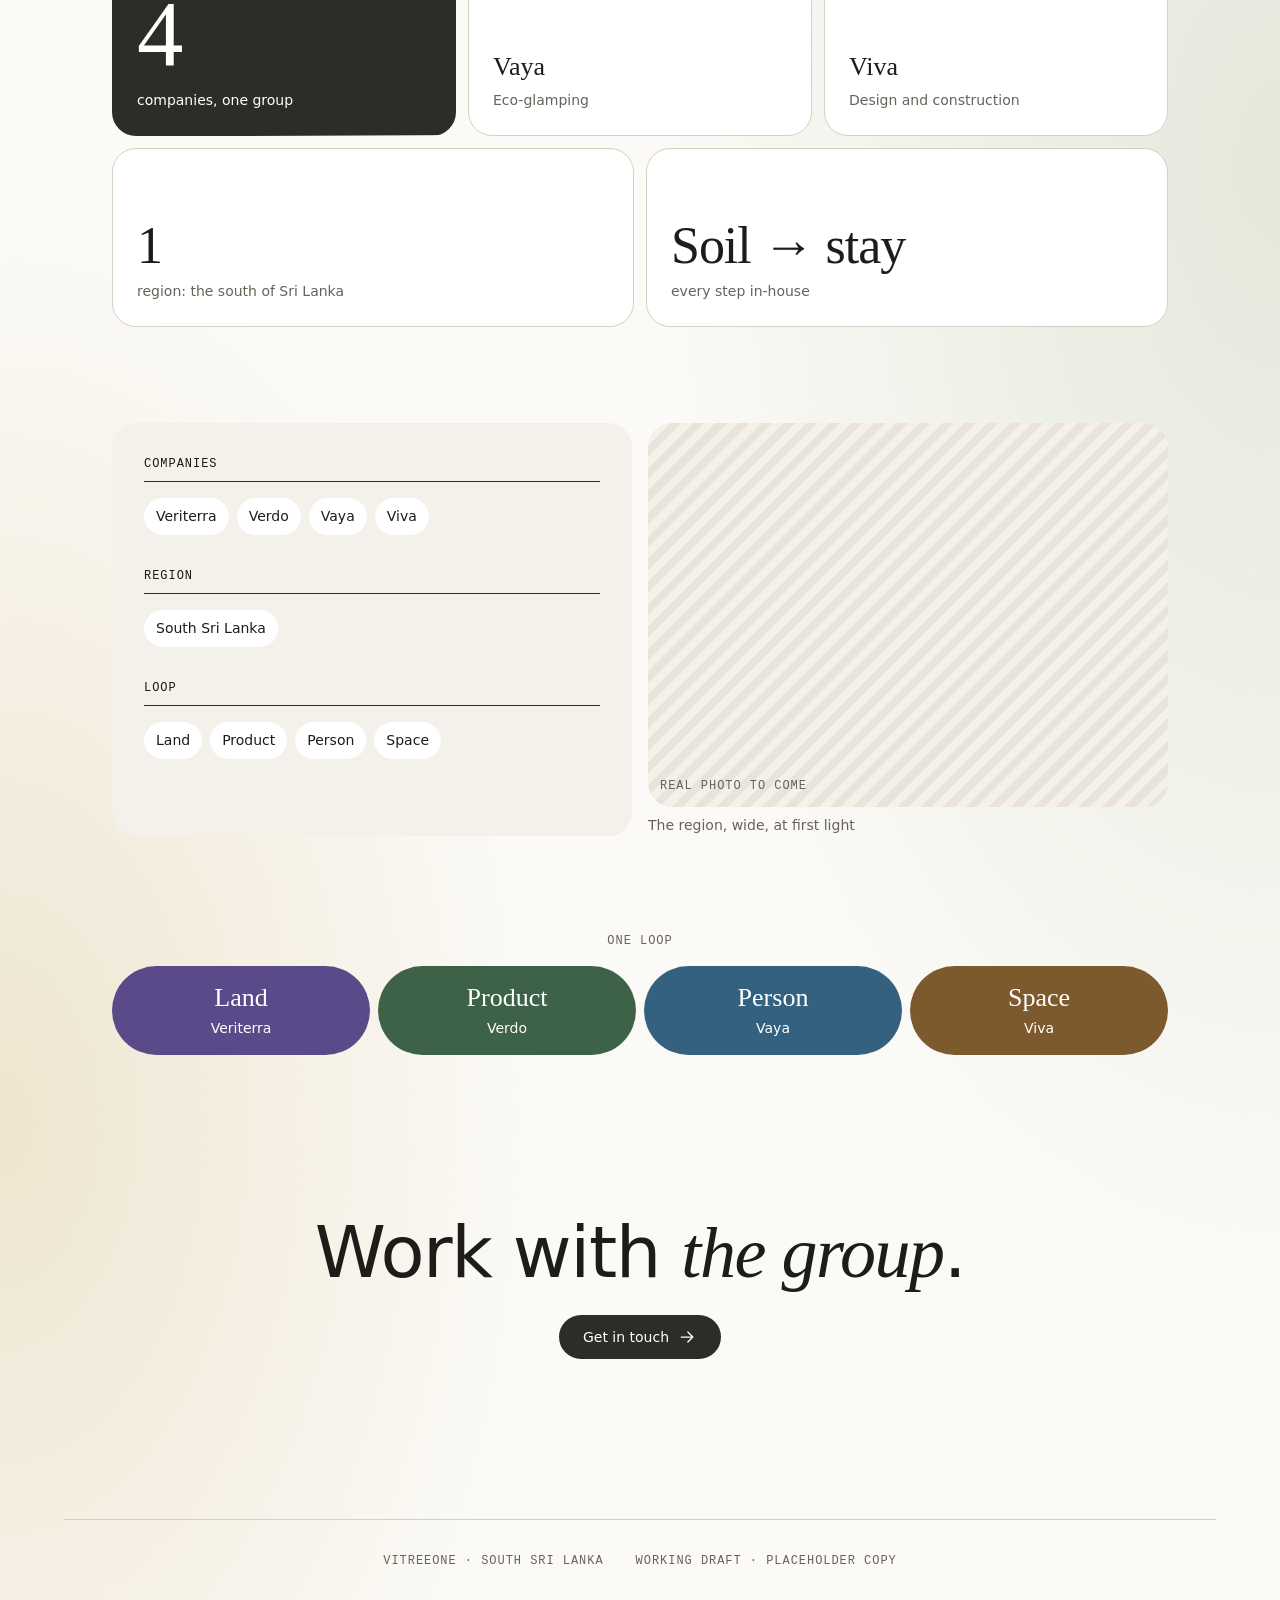
==== commit 50e0e267: "Landing skeleton: centred layout, logo first, bento grid, per-brand gradients - Hero centred like th" ====
--- a/deck/index.html
+++ b/deck/index.html
@@ -27,8 +27,11 @@
 <body>
   <nav class="topnav" aria-label="Landings">
     <div class="topnav__inner">
+      <div class="topnav__side" id="topnav-home"></div>
       <ul class="topnav__list" id="topnav-list"></ul>
-      <button class="topnav__fs" type="button" id="fullscreen" aria-label="Full screen" aria-pressed="false" hidden><span class="icon" data-icon="expand"></span></button>
+      <div class="topnav__side topnav__side--end">
+        <button class="topnav__fs" type="button" id="fullscreen" aria-label="Full screen" aria-pressed="false" hidden><span class="icon" data-icon="expand"></span></button>
+      </div>
     </div>
   </nav>
 
@@ -37,29 +40,62 @@
     <!-- ==================== VITREEONE ==================== -->
     <article class="landing" id="vitreeone" data-brand="vitreeone" aria-labelledby="vitreeone-title" hidden>
       <header class="l-hero container">
-        <div class="l-hero__text">
-          <span class="eyebrow"><span data-brand-name="vitreeone"></span> · The group</span>
-          <h1 class="l-hero__title" id="vitreeone-title">Four companies. One loop.</h1>
-          <p class="lead">From the soil to the stay, in the south of Sri Lanka.</p>
-          <div class="cluster">
-            <a class="btn" href="#vitreeone-contact">Get in touch</a>
-            <a class="btn btn--secondary" href="#vitreeone-offer">See the companies</a>
-          </div>
-        </div>
-        <div class="media-placeholder l-hero__media">Real photo to come</div>
+        <div class="l-logo" aria-label="Logo placeholder">
+          <span class="l-logo__mark" aria-hidden="true"></span>
+          <span class="l-logo__word" data-brand-name="vitreeone"></span>
+        </div>
+        <h1 class="l-hero__title" id="vitreeone-title">Four companies. <em>One</em> loop.</h1>
+        <p class="l-hero__lead">From the soil to the stay, in the south of Sri Lanka.</p>
+        <form class="l-signup" data-signup>
+          <label class="visually-hidden" for="vitreeone-email">Your email</label>
+          <input class="l-signup__input" id="vitreeone-email" type="email" placeholder="Your email" autocomplete="email">
+          <button class="l-signup__btn" type="submit">Get in touch <span class="icon" data-icon="arrow-right"></span></button>
+        </form>
+        <div class="l-media">
+          <div class="media-placeholder l-media__photo">Real photo to come</div>
+          <div class="l-media__card">
+            <div class="spec">
+              <span class="spec__title">The loop</span>
+              <div class="spec__row"><span>Land</span><span>Veriterra</span></div>
+              <div class="spec__row"><span>Product</span><span>Verdo</span></div>
+              <div class="spec__row"><span>Person</span><span>Vaya</span></div>
+              <div class="spec__row"><span>Space</span><span>Viva</span></div>
+            </div>
+          </div>
+        </div>
       </header>
 
-      <section class="l-facts container" aria-label="Key facts">
-          <div class="l-fact"><span class="l-fact__value">4</span><span class="l-fact__label">companies, one group</span></div>
-          <div class="l-fact"><span class="l-fact__value">1</span><span class="l-fact__label">region: the south of Sri Lanka</span></div>
-          <div class="l-fact"><span class="l-fact__value">Soil → stay</span><span class="l-fact__label">every step in-house</span></div>
-      </section>
-
-      <section class="l-offer container" id="vitreeone-offer" aria-labelledby="vitreeone-offer-title">
-        <h2 class="l-section-title" id="vitreeone-offer-title">Four companies</h2>
-        <div class="l-cards" data-companies>
-          <!-- filled from brand/brands.js: one card per company, linking to its landing -->
-        </div>
+      <section class="l-bento container" id="vitreeone-offer" aria-label="What we do">
+        <div class="bento">
+          <div class="bento__tile bento__tile--fact bento__tile--hero bento__tile--accent"><span class="bento__value">4</span><span class="bento__label">companies, one group</span></div>
+          <a class="bento__tile bento__tile--m bento__tile--link" href="#veriterra" data-brand="veriterra"><span class="bento__dot" aria-hidden="true"></span><span class="bento__title" data-brand-name="veriterra"></span><span class="bento__text" data-brand-descriptor="veriterra"></span></a>
+          <a class="bento__tile bento__tile--m bento__tile--link" href="#verdo" data-brand="verdo"><span class="bento__dot" aria-hidden="true"></span><span class="bento__title" data-brand-name="verdo"></span><span class="bento__text" data-brand-descriptor="verdo"></span></a>
+          <a class="bento__tile bento__tile--m bento__tile--link" href="#vaya" data-brand="vaya"><span class="bento__dot" aria-hidden="true"></span><span class="bento__title" data-brand-name="vaya"></span><span class="bento__text" data-brand-descriptor="vaya"></span></a>
+          <a class="bento__tile bento__tile--m bento__tile--link" href="#viva" data-brand="viva"><span class="bento__dot" aria-hidden="true"></span><span class="bento__title" data-brand-name="viva"></span><span class="bento__text" data-brand-descriptor="viva"></span></a>
+          <div class="bento__tile bento__tile--fact bento__tile--half"><span class="bento__value">1</span><span class="bento__label">region: the south of Sri Lanka</span></div>
+          <div class="bento__tile bento__tile--fact bento__tile--half"><span class="bento__value">Soil → stay</span><span class="bento__label">every step in-house</span></div>
+        </div>
+      </section>
+
+      <section class="l-split container" aria-label="Details">
+        <div class="details">
+          <div class="details__group">
+            <span class="details__label">Companies</span>
+            <ul class="details__items"><li>Veriterra</li><li>Verdo</li><li>Vaya</li><li>Viva</li></ul>
+          </div>
+          <div class="details__group">
+            <span class="details__label">Region</span>
+            <ul class="details__items"><li>South Sri Lanka</li></ul>
+          </div>
+          <div class="details__group">
+            <span class="details__label">Loop</span>
+            <ul class="details__items"><li>Land</li><li>Product</li><li>Person</li><li>Space</li></ul>
+          </div>
+        </div>
+        <figure class="l-split__photo">
+          <div class="media-placeholder">Real photo to come</div>
+          <figcaption class="caption">The region, wide, at first light</figcaption>
+        </figure>
       </section>
 
       <section class="l-loop container" aria-label="Part of the loop">
@@ -67,11 +103,9 @@
         <ol class="l-loop__steps" data-loop></ol>
       </section>
 
-      <section class="l-cta" id="vitreeone-contact" aria-labelledby="vitreeone-cta-title">
-        <div class="container l-cta__inner">
-          <h2 class="l-cta__title" id="vitreeone-cta-title">Work with the group.</h2>
-          <a class="btn btn--inverse" href="#vitreeone-contact">Get in touch</a>
-        </div>
+      <section class="l-cta container" id="vitreeone-contact" aria-labelledby="vitreeone-cta-title">
+        <h2 class="l-cta__title" id="vitreeone-cta-title">Work with <em>the group</em>.</h2>
+        <a class="l-signup__btn" href="#vitreeone-email" data-focus-signup>Get in touch <span class="icon" data-icon="arrow-right"></span></a>
       </section>
 
       <footer class="l-footer container">
@@ -83,31 +117,61 @@
     <!-- ==================== VERITERRA ==================== -->
     <article class="landing" id="veriterra" data-brand="veriterra" aria-labelledby="veriterra-title" hidden>
       <header class="l-hero container">
-        <div class="l-hero__text">
-          <span class="eyebrow"><span data-brand-name="veriterra"></span> · Water-soluble fertilizers</span>
-          <h1 class="l-hero__title" id="veriterra-title">Nutrition formulated for the crop and its stage.</h1>
-          <p class="lead">Water-soluble fertilizers for greenhouse and drip-irrigated crops, made in Sri Lanka.</p>
-          <div class="cluster">
-            <a class="btn" href="#veriterra-contact">Request a sample</a>
-            <a class="btn btn--secondary" href="#veriterra-offer">What we make</a>
-          </div>
-        </div>
-        <div class="media-placeholder l-hero__media">Real photo to come</div>
+        <div class="l-logo" aria-label="Logo placeholder">
+          <span class="l-logo__mark" aria-hidden="true"></span>
+          <span class="l-logo__word" data-brand-name="veriterra"></span>
+        </div>
+        <h1 class="l-hero__title" id="veriterra-title">Nutrition formulated for the <em>crop</em> and its stage.</h1>
+        <p class="l-hero__lead">Water-soluble fertilizers for greenhouse and drip-irrigated crops, made in Sri Lanka.</p>
+        <form class="l-signup" data-signup>
+          <label class="visually-hidden" for="veriterra-email">Your work email</label>
+          <input class="l-signup__input" id="veriterra-email" type="email" placeholder="Your work email" autocomplete="email">
+          <button class="l-signup__btn" type="submit">Request a sample <span class="icon" data-icon="arrow-right"></span></button>
+        </form>
+        <div class="l-media">
+          <div class="media-placeholder l-media__photo">Real photo to come</div>
+          <div class="l-media__card">
+            <div class="spec">
+              <span class="spec__title">Tomato · Bloom stage</span>
+              <div class="spec__row"><span>N</span><span>19</span></div>
+              <div class="spec__row"><span>P</span><span>19</span></div>
+              <div class="spec__row"><span>K</span><span>19</span></div>
+              <div class="spec__row"><span>Format</span><span>25 kg bag</span></div>
+            </div>
+          </div>
+        </div>
       </header>
 
-      <section class="l-facts container" aria-label="Key facts">
-          <div class="l-fact"><span class="l-fact__value">4</span><span class="l-fact__label">growth stages: root, grow, bloom, fruit</span></div>
-          <div class="l-fact"><span class="l-fact__value">Per crop</span><span class="l-fact__label">tomato, cucumber, pepper, greens, strawberry</span></div>
-          <div class="l-fact"><span class="l-fact__value">Local</span><span class="l-fact__label">raw materials from Sri Lankan coconut</span></div>
-      </section>
-
-      <section class="l-offer container" id="veriterra-offer" aria-labelledby="veriterra-offer-title">
-        <h2 class="l-section-title" id="veriterra-offer-title">What we make</h2>
-        <div class="l-cards">
-          <div class="card l-card"><span class="card__title">Crop formulas</span><span class="caption">Water-soluble NPK and micronutrients, matched to crop and stage.</span></div>
-          <div class="card l-card"><span class="card__title">Lab analysis</span><span class="caption">Water, soil and substrate tests before a formula is set.</span></div>
-          <div class="card l-card"><span class="card__title">Agronomy support</span><span class="caption">Monitoring and adjustments through the season.</span></div>
-        </div>
+      <section class="l-bento container" id="veriterra-offer" aria-label="What we do">
+        <div class="bento">
+          <div class="bento__tile bento__tile--fact bento__tile--hero bento__tile--accent"><span class="bento__value">4</span><span class="bento__label">growth stages: root, grow, bloom, fruit</span></div>
+          <div class="bento__tile bento__tile--m"><span class="bento__title">Crop formulas</span><span class="bento__text">Water-soluble NPK and micronutrients, matched to crop and stage.</span></div>
+          <div class="bento__tile bento__tile--m"><span class="bento__title">Lab analysis</span><span class="bento__text">Water, soil and substrate tests before a formula is set.</span></div>
+          <div class="bento__tile bento__tile--fact bento__tile--s"><span class="bento__value">Per crop</span><span class="bento__label">tomato, cucumber, pepper, greens, strawberry</span></div>
+          <div class="bento__tile bento__tile--fact bento__tile--s"><span class="bento__value">Local</span><span class="bento__label">raw materials from Sri Lankan coconut</span></div>
+          <div class="bento__tile bento__tile--m"><span class="bento__title">Agronomy support</span><span class="bento__text">Monitoring and adjustments through the season.</span></div>
+        </div>
+      </section>
+
+      <section class="l-split container" aria-label="Details">
+        <div class="details">
+          <div class="details__group">
+            <span class="details__label">Stages</span>
+            <ul class="details__items"><li>Root</li><li>Grow</li><li>Bloom</li><li>Fruit</li></ul>
+          </div>
+          <div class="details__group">
+            <span class="details__label">Crops</span>
+            <ul class="details__items"><li>Tomato</li><li>Cucumber</li><li>Pepper</li><li>Leafy greens</li><li>Strawberry</li></ul>
+          </div>
+          <div class="details__group">
+            <span class="details__label">Formats</span>
+            <ul class="details__items"><li>25 kg bag</li><li>Big bag</li></ul>
+          </div>
+        </div>
+        <figure class="l-split__photo">
+          <div class="media-placeholder">Real photo to come</div>
+          <figcaption class="caption">Granules dissolving in water, close-up</figcaption>
+        </figure>
       </section>
 
       <section class="l-loop container" aria-label="Part of the loop">
@@ -115,11 +179,9 @@
         <ol class="l-loop__steps" data-loop></ol>
       </section>
 
-      <section class="l-cta" id="veriterra-contact" aria-labelledby="veriterra-cta-title">
-        <div class="container l-cta__inner">
-          <h2 class="l-cta__title" id="veriterra-cta-title">Tell us the crop. We'll match the formula.</h2>
-          <a class="btn btn--inverse" href="#veriterra-contact">Request a sample</a>
-        </div>
+      <section class="l-cta container" id="veriterra-contact" aria-labelledby="veriterra-cta-title">
+        <h2 class="l-cta__title" id="veriterra-cta-title">Tell us the crop. <em>We'll match the formula.</em></h2>
+        <a class="l-signup__btn" href="#veriterra-email" data-focus-signup>Request a sample <span class="icon" data-icon="arrow-right"></span></a>
       </section>
 
       <footer class="l-footer container">
@@ -131,31 +193,61 @@
     <!-- ==================== VERDO ==================== -->
     <article class="landing" id="verdo" data-brand="verdo" aria-labelledby="verdo-title" hidden>
       <header class="l-hero container">
-        <div class="l-hero__text">
-          <span class="eyebrow"><span data-brand-name="verdo"></span> · Farm and food</span>
-          <h1 class="l-hero__title" id="verdo-title">Picked in the morning, in the kitchen by evening.</h1>
-          <p class="lead">Greenhouse vegetables and greens for hotels and restaurants on the island.</p>
-          <div class="cluster">
-            <a class="btn" href="#verdo-contact">Request the price list</a>
-            <a class="btn btn--secondary" href="#verdo-offer">What we grow</a>
-          </div>
-        </div>
-        <div class="media-placeholder l-hero__media">Real photo to come</div>
+        <div class="l-logo" aria-label="Logo placeholder">
+          <span class="l-logo__mark" aria-hidden="true"></span>
+          <span class="l-logo__word" data-brand-name="verdo"></span>
+        </div>
+        <h1 class="l-hero__title" id="verdo-title">Picked in the morning, in the kitchen by <em>evening</em>.</h1>
+        <p class="l-hero__lead">Greenhouse vegetables and greens for hotels and restaurants on the island.</p>
+        <form class="l-signup" data-signup>
+          <label class="visually-hidden" for="verdo-email">Your kitchen's email</label>
+          <input class="l-signup__input" id="verdo-email" type="email" placeholder="Your kitchen's email" autocomplete="email">
+          <button class="l-signup__btn" type="submit">Request the price list <span class="icon" data-icon="arrow-right"></span></button>
+        </form>
+        <div class="l-media">
+          <div class="media-placeholder l-media__photo">Real photo to come</div>
+          <div class="l-media__card">
+            <div class="spec">
+              <span class="spec__title">This week's delivery</span>
+              <div class="spec__row"><span>Tomatoes</span><span>40 kg</span></div>
+              <div class="spec__row"><span>Cucumbers</span><span>25 kg</span></div>
+              <div class="spec__row"><span>Ramiro peppers</span><span>10 kg</span></div>
+              <div class="spec__row"><span>Greens</span><span>6 kg</span></div>
+            </div>
+          </div>
+        </div>
       </header>
 
-      <section class="l-facts container" aria-label="Key facts">
-          <div class="l-fact"><span class="l-fact__value">3,000 m²</span><span class="l-fact__label">of greenhouses in phase one</span></div>
-          <div class="l-fact"><span class="l-fact__value">Weekly</span><span class="l-fact__label">deliveries across the island</span></div>
-          <div class="l-fact"><span class="l-fact__value">Solar</span><span class="l-fact__label">power for the farm</span></div>
-      </section>
-
-      <section class="l-offer container" id="verdo-offer" aria-labelledby="verdo-offer-title">
-        <h2 class="l-section-title" id="verdo-offer-title">What we grow</h2>
-        <div class="l-cards">
-          <div class="card l-card"><span class="card__title">Greenhouse vegetables</span><span class="caption">Tomatoes, cucumbers, Ramiro peppers and greens.</span></div>
-          <div class="card l-card"><span class="card__title">Kitchen supply</span><span class="caption">Weekly deliveries to hotels and restaurants.</span></div>
-          <div class="card l-card"><span class="card__title">What's next</span><span class="caption">Sauces, bakery and dairy, once the greenhouses sell.</span></div>
-        </div>
+      <section class="l-bento container" id="verdo-offer" aria-label="What we do">
+        <div class="bento">
+          <div class="bento__tile bento__tile--fact bento__tile--hero bento__tile--accent"><span class="bento__value">3,000 m²</span><span class="bento__label">of greenhouses in phase one</span></div>
+          <div class="bento__tile bento__tile--m"><span class="bento__title">Greenhouse vegetables</span><span class="bento__text">Tomatoes, cucumbers, Ramiro peppers and greens.</span></div>
+          <div class="bento__tile bento__tile--m"><span class="bento__title">Kitchen supply</span><span class="bento__text">Weekly deliveries to hotels and restaurants.</span></div>
+          <div class="bento__tile bento__tile--fact bento__tile--s"><span class="bento__value">Weekly</span><span class="bento__label">deliveries across the island</span></div>
+          <div class="bento__tile bento__tile--fact bento__tile--s"><span class="bento__value">Solar</span><span class="bento__label">power for the farm</span></div>
+          <div class="bento__tile bento__tile--m"><span class="bento__title">What's next</span><span class="bento__text">Sauces, bakery and dairy, once the greenhouses sell.</span></div>
+        </div>
+      </section>
+
+      <section class="l-split container" aria-label="Details">
+        <div class="details">
+          <div class="details__group">
+            <span class="details__label">Greenhouse</span>
+            <ul class="details__items"><li>Tomatoes</li><li>Cucumbers</li><li>Ramiro peppers</li><li>Greens</li></ul>
+          </div>
+          <div class="details__group">
+            <span class="details__label">Supply</span>
+            <ul class="details__items"><li>Weekly</li><li>Island-wide</li></ul>
+          </div>
+          <div class="details__group">
+            <span class="details__label">Next</span>
+            <ul class="details__items"><li>Sauces</li><li>Bakery</li><li>Dairy</li></ul>
+          </div>
+        </div>
+        <figure class="l-split__photo">
+          <div class="media-placeholder">Real photo to come</div>
+          <figcaption class="caption">A crate of tomatoes in the greenhouse</figcaption>
+        </figure>
       </section>
 
       <section class="l-loop container" aria-label="Part of the loop">
@@ -163,11 +255,9 @@
         <ol class="l-loop__steps" data-loop></ol>
       </section>
 
-      <section class="l-cta" id="verdo-contact" aria-labelledby="verdo-cta-title">
-        <div class="container l-cta__inner">
-          <h2 class="l-cta__title" id="verdo-cta-title">Supply for your kitchen, every week.</h2>
-          <a class="btn btn--inverse" href="#verdo-contact">Request the price list</a>
-        </div>
+      <section class="l-cta container" id="verdo-contact" aria-labelledby="verdo-cta-title">
+        <h2 class="l-cta__title" id="verdo-cta-title">Supply for your kitchen, <em>every week</em>.</h2>
+        <a class="l-signup__btn" href="#verdo-email" data-focus-signup>Request the price list <span class="icon" data-icon="arrow-right"></span></a>
       </section>
 
       <footer class="l-footer container">
@@ -179,31 +269,61 @@
     <!-- ==================== VAYA ==================== -->
     <article class="landing" id="vaya" data-brand="vaya" aria-labelledby="vaya-title" hidden>
       <header class="l-hero container">
-        <div class="l-hero__text">
-          <span class="eyebrow"><span data-brand-name="vaya"></span> · Eco-glamping</span>
-          <h1 class="l-hero__title" id="vaya-title">Twenty units on the south coast.</h1>
-          <p class="lead">Private dome stays by the ocean, with food from our own farm.</p>
-          <div class="cluster">
-            <a class="btn" href="#vaya-contact">Join the waitlist</a>
-            <a class="btn btn--secondary" href="#vaya-offer">What's here</a>
-          </div>
-        </div>
-        <div class="media-placeholder l-hero__media">Real photo to come</div>
+        <div class="l-logo" aria-label="Logo placeholder">
+          <span class="l-logo__mark" aria-hidden="true"></span>
+          <span class="l-logo__word" data-brand-name="vaya"></span>
+        </div>
+        <h1 class="l-hero__title" id="vaya-title">Twenty units on the <em>south coast</em>.</h1>
+        <p class="l-hero__lead">Private dome stays by the ocean, with food from our own farm.</p>
+        <form class="l-signup" data-signup>
+          <label class="visually-hidden" for="vaya-email">Your email</label>
+          <input class="l-signup__input" id="vaya-email" type="email" placeholder="Your email" autocomplete="email">
+          <button class="l-signup__btn" type="submit">Join the waitlist <span class="icon" data-icon="arrow-right"></span></button>
+        </form>
+        <div class="l-media">
+          <div class="media-placeholder l-media__photo">Real photo to come</div>
+          <div class="l-media__card">
+            <div class="spec">
+              <span class="spec__title">Unit 07</span>
+              <div class="spec__row"><span>Size</span><span>38 m²</span></div>
+              <div class="spec__row"><span>Terrace</span><span>Private</span></div>
+              <div class="spec__row"><span>View</span><span>Ocean</span></div>
+              <div class="spec__row"><span>Power</span><span>Solar</span></div>
+            </div>
+          </div>
+        </div>
       </header>
 
-      <section class="l-facts container" aria-label="Key facts">
-          <div class="l-fact"><span class="l-fact__value">20</span><span class="l-fact__label">units, out of sight of each other</span></div>
-          <div class="l-fact"><span class="l-fact__value">38 m²</span><span class="l-fact__label">per unit, with a private terrace</span></div>
-          <div class="l-fact"><span class="l-fact__value">Farm</span><span class="l-fact__label">food, from Verdo</span></div>
-      </section>
-
-      <section class="l-offer container" id="vaya-offer" aria-labelledby="vaya-offer-title">
-        <h2 class="l-section-title" id="vaya-offer-title">What's here</h2>
-        <div class="l-cards">
-          <div class="card l-card"><span class="card__title">Stay</span><span class="caption">Dome units with a bedroom, bathroom and private terrace.</span></div>
-          <div class="card l-card"><span class="card__title">Eat</span><span class="caption">Restaurant and bar, cooking with Verdo produce.</span></div>
-          <div class="card l-card"><span class="card__title">Move and rest</span><span class="caption">Surf, yoga, sport and quiet.</span></div>
-        </div>
+      <section class="l-bento container" id="vaya-offer" aria-label="What we do">
+        <div class="bento">
+          <div class="bento__tile bento__tile--fact bento__tile--hero bento__tile--accent"><span class="bento__value">20</span><span class="bento__label">units, out of sight of each other</span></div>
+          <div class="bento__tile bento__tile--m"><span class="bento__title">Stay</span><span class="bento__text">Dome units with a bedroom, bathroom and private terrace.</span></div>
+          <div class="bento__tile bento__tile--m"><span class="bento__title">Eat</span><span class="bento__text">Restaurant and bar, cooking with Verdo produce.</span></div>
+          <div class="bento__tile bento__tile--fact bento__tile--s"><span class="bento__value">38 m²</span><span class="bento__label">per unit, with a private terrace</span></div>
+          <div class="bento__tile bento__tile--fact bento__tile--s"><span class="bento__value">Farm</span><span class="bento__label">food, from Verdo</span></div>
+          <div class="bento__tile bento__tile--m"><span class="bento__title">Move and rest</span><span class="bento__text">Surf, yoga, sport and quiet.</span></div>
+        </div>
+      </section>
+
+      <section class="l-split container" aria-label="Details">
+        <div class="details">
+          <div class="details__group">
+            <span class="details__label">Stay</span>
+            <ul class="details__items"><li>20 units</li><li>38 m²</li><li>Private terrace</li></ul>
+          </div>
+          <div class="details__group">
+            <span class="details__label">Do</span>
+            <ul class="details__items"><li>Surf</li><li>Yoga</li><li>Sport</li></ul>
+          </div>
+          <div class="details__group">
+            <span class="details__label">Eat</span>
+            <ul class="details__items"><li>Restaurant</li><li>Bar</li><li>Verdo produce</li></ul>
+          </div>
+        </div>
+        <figure class="l-split__photo">
+          <div class="media-placeholder">Real photo to come</div>
+          <figcaption class="caption">The site at sunrise, before anything is built</figcaption>
+        </figure>
       </section>
 
       <section class="l-loop container" aria-label="Part of the loop">
@@ -211,11 +331,9 @@
         <ol class="l-loop__steps" data-loop></ol>
       </section>
 
-      <section class="l-cta" id="vaya-contact" aria-labelledby="vaya-cta-title">
-        <div class="container l-cta__inner">
-          <h2 class="l-cta__title" id="vaya-cta-title">Opening soon. Be the first to know.</h2>
-          <a class="btn btn--inverse" href="#vaya-contact">Join the waitlist</a>
-        </div>
+      <section class="l-cta container" id="vaya-contact" aria-labelledby="vaya-cta-title">
+        <h2 class="l-cta__title" id="vaya-cta-title">Opening soon. <em>Be the first to know.</em></h2>
+        <a class="l-signup__btn" href="#vaya-email" data-focus-signup>Join the waitlist <span class="icon" data-icon="arrow-right"></span></a>
       </section>
 
       <footer class="l-footer container">
@@ -227,31 +345,61 @@
     <!-- ==================== VIVA ==================== -->
     <article class="landing" id="viva" data-brand="viva" aria-labelledby="viva-title" hidden>
       <header class="l-hero container">
-        <div class="l-hero__text">
-          <span class="eyebrow"><span data-brand-name="viva"></span> · Design and construction</span>
-          <h1 class="l-hero__title" id="viva-title">We build the places the group runs on.</h1>
-          <p class="lead">Design and construction with solar, water and low-impact materials built in.</p>
-          <div class="cluster">
-            <a class="btn" href="#viva-contact">Discuss a project</a>
-            <a class="btn btn--secondary" href="#viva-offer">What we do</a>
-          </div>
-        </div>
-        <div class="media-placeholder l-hero__media">Real photo to come</div>
+        <div class="l-logo" aria-label="Logo placeholder">
+          <span class="l-logo__mark" aria-hidden="true"></span>
+          <span class="l-logo__word" data-brand-name="viva"></span>
+        </div>
+        <h1 class="l-hero__title" id="viva-title">We <em>build</em> the places the group runs on.</h1>
+        <p class="l-hero__lead">Design and construction with solar, water and low-impact materials built in.</p>
+        <form class="l-signup" data-signup>
+          <label class="visually-hidden" for="viva-email">Your email</label>
+          <input class="l-signup__input" id="viva-email" type="email" placeholder="Your email" autocomplete="email">
+          <button class="l-signup__btn" type="submit">Discuss a project <span class="icon" data-icon="arrow-right"></span></button>
+        </form>
+        <div class="l-media">
+          <div class="media-placeholder l-media__photo">Real photo to come</div>
+          <div class="l-media__card">
+            <div class="spec">
+              <span class="spec__title">Project sheet</span>
+              <div class="spec__row"><span>Scope</span><span>Design + build</span></div>
+              <div class="spec__row"><span>Energy</span><span>Solar</span></div>
+              <div class="spec__row"><span>Water</span><span>Harvest + treat</span></div>
+              <div class="spec__row"><span>Materials</span><span>Low-impact</span></div>
+            </div>
+          </div>
+        </div>
       </header>
 
-      <section class="l-facts container" aria-label="Key facts">
-          <div class="l-fact"><span class="l-fact__value">Design</span><span class="l-fact__label">architecture, planning, permits</span></div>
-          <div class="l-fact"><span class="l-fact__value">Build</span><span class="l-fact__label">construction and fit-out</span></div>
-          <div class="l-fact"><span class="l-fact__value">Systems</span><span class="l-fact__label">solar, water and waste</span></div>
-      </section>
-
-      <section class="l-offer container" id="viva-offer" aria-labelledby="viva-offer-title">
-        <h2 class="l-section-title" id="viva-offer-title">What we do</h2>
-        <div class="l-cards">
-          <div class="card l-card"><span class="card__title">Design</span><span class="caption">Architecture, planning and permits.</span></div>
-          <div class="card l-card"><span class="card__title">Build</span><span class="caption">Construction with low-impact materials.</span></div>
-          <div class="card l-card"><span class="card__title">Systems</span><span class="caption">Solar power, water and waste, designed in.</span></div>
-        </div>
+      <section class="l-bento container" id="viva-offer" aria-label="What we do">
+        <div class="bento">
+          <div class="bento__tile bento__tile--fact bento__tile--hero bento__tile--accent"><span class="bento__value">Design</span><span class="bento__label">architecture, planning, permits</span></div>
+          <div class="bento__tile bento__tile--m"><span class="bento__title">Design</span><span class="bento__text">Architecture, planning and permits.</span></div>
+          <div class="bento__tile bento__tile--m"><span class="bento__title">Build</span><span class="bento__text">Construction with low-impact materials.</span></div>
+          <div class="bento__tile bento__tile--fact bento__tile--s"><span class="bento__value">Build</span><span class="bento__label">construction and fit-out</span></div>
+          <div class="bento__tile bento__tile--fact bento__tile--s"><span class="bento__value">Systems</span><span class="bento__label">solar, water and waste</span></div>
+          <div class="bento__tile bento__tile--m"><span class="bento__title">Systems</span><span class="bento__text">Solar power, water and waste, designed in.</span></div>
+        </div>
+      </section>
+
+      <section class="l-split container" aria-label="Details">
+        <div class="details">
+          <div class="details__group">
+            <span class="details__label">Design</span>
+            <ul class="details__items"><li>Architecture</li><li>Planning</li><li>Permits</li></ul>
+          </div>
+          <div class="details__group">
+            <span class="details__label">Build</span>
+            <ul class="details__items"><li>Construction</li><li>Fit-out</li></ul>
+          </div>
+          <div class="details__group">
+            <span class="details__label">Systems</span>
+            <ul class="details__items"><li>Solar</li><li>Water</li><li>Waste</li></ul>
+          </div>
+        </div>
+        <figure class="l-split__photo">
+          <div class="media-placeholder">Real photo to come</div>
+          <figcaption class="caption">Timber and stone on site, detail</figcaption>
+        </figure>
       </section>
 
       <section class="l-loop container" aria-label="Part of the loop">
@@ -259,11 +407,9 @@
         <ol class="l-loop__steps" data-loop></ol>
       </section>
 
-      <section class="l-cta" id="viva-contact" aria-labelledby="viva-cta-title">
-        <div class="container l-cta__inner">
-          <h2 class="l-cta__title" id="viva-cta-title">Have a site? Let's talk.</h2>
-          <a class="btn btn--inverse" href="#viva-contact">Discuss a project</a>
-        </div>
+      <section class="l-cta container" id="viva-contact" aria-labelledby="viva-cta-title">
+        <h2 class="l-cta__title" id="viva-cta-title">Have a site? <em>Let's talk.</em></h2>
+        <a class="l-signup__btn" href="#viva-email" data-focus-signup>Discuss a project <span class="icon" data-icon="arrow-right"></span></a>
       </section>
 
       <footer class="l-footer container">
--- a/brand/tokens.css
+++ b/brand/tokens.css
@@ -36,22 +36,32 @@
   --color-vitreeone-100: #ECE8DF;
   --color-vitreeone-600: #2E2C27;
   --color-vitreeone-700: #1A1916;
+  --color-vitreeone-glow: #EFE5D0;
+  --color-vitreeone-glow-2: #E4E8DA;
 
   --color-veriterra-100: #ECE8F4;
   --color-veriterra-600: #5A4A8A;
   --color-veriterra-700: #45386C;
+  --color-veriterra-glow: #E6DEF8;
+  --color-veriterra-glow-2: #EEF4D2;
 
   --color-verdo-100: #E6EEE7;
   --color-verdo-600: #3E6247;
   --color-verdo-700: #2F4C37;
+  --color-verdo-glow: #E4F1C4;
+  --color-verdo-glow-2: #F4F1D6;
 
   --color-vaya-100: #E3ECF2;
   --color-vaya-600: #34617F;
   --color-vaya-700: #274B63;
+  --color-vaya-glow: #D6E9F3;
+  --color-vaya-glow-2: #F5EAD8;
 
   --color-viva-100: #F2EADF;
   --color-viva-600: #7D5A2E;
   --color-viva-700: #604421;
+  --color-viva-glow: #F3DFC8;
+  --color-viva-glow-2: #EAE3D6;
 
   /* ---------- Colour: semantic roles ---------- */
   --color-bg: var(--color-paper-0);
@@ -145,6 +155,7 @@
   --radius-md: 0.5rem;
   --radius-lg: 1rem;
   --radius-xl: 1.5rem;
+  --radius-2xl: 2rem;
   --radius-pill: 999px;
 
   /* ---------- Elevation ---------- */
@@ -188,6 +199,13 @@
   --brand-accent-strong: var(--color-vitreeone-700);
   --brand-accent-soft: var(--color-vitreeone-100);
   --brand-on-accent: var(--color-white);
+  --brand-glow: var(--color-vitreeone-glow);
+  --brand-glow-2: var(--color-vitreeone-glow-2);
+  --brand-bg:
+    radial-gradient(120% 70% at 50% 0%, var(--color-vitreeone-glow) 0%, transparent 65%),
+    radial-gradient(70% 50% at 100% 55%, var(--color-vitreeone-glow-2) 0%, transparent 70%),
+    radial-gradient(60% 40% at 0% 85%, var(--color-vitreeone-glow) 0%, transparent 70%),
+    var(--color-paper-0);
 }
 
 [data-brand="veriterra"] {
@@ -195,6 +213,13 @@
   --brand-accent-strong: var(--color-veriterra-700);
   --brand-accent-soft: var(--color-veriterra-100);
   --brand-on-accent: var(--color-white);
+  --brand-glow: var(--color-veriterra-glow);
+  --brand-glow-2: var(--color-veriterra-glow-2);
+  --brand-bg:
+    radial-gradient(120% 70% at 50% 0%, var(--color-veriterra-glow) 0%, transparent 65%),
+    radial-gradient(70% 50% at 100% 55%, var(--color-veriterra-glow-2) 0%, transparent 70%),
+    radial-gradient(60% 40% at 0% 85%, var(--color-veriterra-glow) 0%, transparent 70%),
+    var(--color-paper-0);
 }
 
 [data-brand="verdo"] {
@@ -202,6 +227,13 @@
   --brand-accent-strong: var(--color-verdo-700);
   --brand-accent-soft: var(--color-verdo-100);
   --brand-on-accent: var(--color-white);
+  --brand-glow: var(--color-verdo-glow);
+  --brand-glow-2: var(--color-verdo-glow-2);
+  --brand-bg:
+    radial-gradient(120% 70% at 50% 0%, var(--color-verdo-glow) 0%, transparent 65%),
+    radial-gradient(70% 50% at 100% 55%, var(--color-verdo-glow-2) 0%, transparent 70%),
+    radial-gradient(60% 40% at 0% 85%, var(--color-verdo-glow) 0%, transparent 70%),
+    var(--color-paper-0);
 }
 
 [data-brand="vaya"] {
@@ -209,6 +241,13 @@
   --brand-accent-strong: var(--color-vaya-700);
   --brand-accent-soft: var(--color-vaya-100);
   --brand-on-accent: var(--color-white);
+  --brand-glow: var(--color-vaya-glow);
+  --brand-glow-2: var(--color-vaya-glow-2);
+  --brand-bg:
+    radial-gradient(120% 70% at 50% 0%, var(--color-vaya-glow) 0%, transparent 65%),
+    radial-gradient(70% 50% at 100% 55%, var(--color-vaya-glow-2) 0%, transparent 70%),
+    radial-gradient(60% 40% at 0% 85%, var(--color-vaya-glow) 0%, transparent 70%),
+    var(--color-paper-0);
 }
 
 [data-brand="viva"] {
@@ -216,6 +255,13 @@
   --brand-accent-strong: var(--color-viva-700);
   --brand-accent-soft: var(--color-viva-100);
   --brand-on-accent: var(--color-white);
+  --brand-glow: var(--color-viva-glow);
+  --brand-glow-2: var(--color-viva-glow-2);
+  --brand-bg:
+    radial-gradient(120% 70% at 50% 0%, var(--color-viva-glow) 0%, transparent 65%),
+    radial-gradient(70% 50% at 100% 55%, var(--color-viva-glow-2) 0%, transparent 70%),
+    radial-gradient(60% 40% at 0% 85%, var(--color-viva-glow) 0%, transparent 70%),
+    var(--color-paper-0);
 }
 
 /* ---------- Reduced motion ---------- */
--- a/brand/components.css
+++ b/brand/components.css
@@ -48,6 +48,15 @@
 ::selection {
   background: var(--brand-accent-soft);
   color: var(--color-text);
+}
+
+.visually-hidden {
+  position: absolute;
+  width: 1px; /* lint-ok */
+  height: 1px; /* lint-ok */
+  overflow: hidden;
+  clip: rect(0 0 0 0);
+  white-space: nowrap;
 }
 
 /* ---------- Typography ---------- */
--- a/deck/deck.css
+++ b/deck/deck.css
@@ -1,7 +1,9 @@
 /*
   Presentation shell: fixed top menu + the shared landing skeleton.
   Every landing uses the same structure and classes:
-    .l-hero → .l-facts → .l-offer → .l-loop → .l-cta → .l-footer
+    .l-hero (logo → headline → lead → sign-up → photo + card)
+    → .l-bento → .l-split → .l-loop → .l-cta → .l-footer
+  Each landing paints its own background from --brand-bg (tokens.css).
   Per-landing styling goes in deck/landings/<id>.css. Tokens only.
 */
 
@@ -13,7 +15,7 @@
   min-height: 100dvh;
 }
 
-/* ---------- Top menu ---------- */
+/* ---------- Top menu: home left, companies centred ---------- */
 .topnav {
   position: fixed;
   top: 0;
@@ -28,21 +30,29 @@
 }
 
 .topnav__inner {
-  display: flex;
-  align-items: center;
-  gap: var(--space-2);
+  display: grid;
+  grid-template-columns: 1fr auto 1fr;
+  align-items: center;
   max-width: var(--container-max);
   height: var(--nav-height);
   margin-inline: auto;
   padding-inline: max(var(--gutter), env(safe-area-inset-left)) max(var(--gutter), env(safe-area-inset-right));
 }
 
+.topnav__side {
+  display: flex;
+  align-items: center;
+  height: 100%;
+  min-width: 0;
+}
+
+.topnav__side--end { justify-content: flex-end; }
+
 .topnav__list {
   display: flex;
-  flex: 1;
-  align-items: stretch;
   gap: var(--space-1);
   height: 100%;
+  min-width: 0;
   margin: 0;
   padding: 0;
   list-style: none;
@@ -51,10 +61,6 @@
 }
 
 .topnav__list::-webkit-scrollbar { display: none; }
-
-.topnav__item--holding {
-  margin-right: auto;
-}
 
 .topnav__link {
   position: relative;
@@ -98,14 +104,13 @@
   .topnav__link:hover { color: var(--color-text); }
 }
 
-.topnav__link:active { color: var(--color-text); }
-
+.topnav__link:active,
 .topnav__link[aria-current="page"] { color: var(--color-text); }
+
 .topnav__link[aria-current="page"]::after { transform: scaleX(1); }
 
 .topnav__fs {
   display: inline-grid;
-  flex: none;
   place-items: center;
   width: var(--tap-min);
   height: var(--tap-min);
@@ -119,15 +124,19 @@
 .topnav__fs:active { background: var(--color-surface-strong); }
 .topnav__fs[hidden] { display: none; }
 
+/* Narrow phones: companies take the free space and scroll */
+@media (max-width: 40rem) {
+  .topnav__inner { grid-template-columns: auto minmax(0, 1fr) auto; gap: var(--space-2); }
+}
+
 /* ---------- Landing shell ---------- */
-#landings {
+.landing {
+  display: flex;
+  flex-direction: column;
+  gap: var(--space-9);
+  min-height: 100dvh;
   padding-top: calc(var(--nav-height) + env(safe-area-inset-top));
-}
-
-.landing {
-  display: flex;
-  flex-direction: column;
-  gap: var(--space-9);
+  background: var(--brand-bg);
   animation: landing-in var(--duration-slow) var(--ease-emphasized);
 }
 
@@ -138,95 +147,345 @@
   to { opacity: 1; transform: none; }
 }
 
-/* ---------- 1. Hero ---------- */
+/* ---------- 1. Hero: everything centred, logo first ---------- */
 .l-hero {
+  display: flex;
+  flex-direction: column;
+  align-items: center;
+  gap: var(--space-5);
+  padding-top: var(--space-8);
+  text-align: center;
+}
+
+.l-logo {
+  display: flex;
+  flex-direction: column;
+  align-items: center;
+  gap: var(--space-3);
+  margin-bottom: var(--space-4);
+}
+
+.l-logo__mark {
+  width: var(--space-7);
+  height: var(--space-7);
+  border-radius: var(--radius-pill);
+  background: var(--brand-accent);
+}
+
+.l-logo__word {
+  font-family: var(--font-mono);
+  font-size: var(--text-sm);
+  letter-spacing: var(--tracking-wide);
+  text-transform: uppercase;
+}
+
+.l-hero__title {
+  max-width: calc(var(--measure-headline) * 1.25);
+  font-family: var(--font-body);
+  font-size: var(--text-5xl);
+  font-weight: var(--font-weight-medium);
+  line-height: var(--leading-tight);
+  letter-spacing: var(--tracking-tight);
+}
+
+.l-hero__title em,
+.l-cta__title em {
+  font-family: var(--font-display);
+  font-style: italic;
+  font-weight: var(--font-weight-regular);
+}
+
+.l-hero__lead {
+  max-width: var(--measure-headline);
+  font-size: var(--text-lg);
+  line-height: var(--leading-relaxed);
+  color: var(--color-text-muted);
+}
+
+@media (min-width: 48rem) {
+  .l-hero__lead { max-width: calc(var(--measure-headline) * 2); }
+}
+
+/* Sign-up: one pill with the field and the button */
+.l-signup {
+  display: flex;
+  align-items: center;
+  gap: var(--space-2);
+  width: min(100%, calc(var(--container-narrow) * 0.75));
+  margin-top: var(--space-2);
+  padding: var(--space-1) var(--space-1) var(--space-1) var(--space-5);
+  border: var(--border-width) solid var(--color-border);
+  border-radius: var(--radius-pill);
+  background: var(--color-surface);
+  box-shadow: var(--shadow-1);
+}
+
+.l-signup:focus-within { border-color: var(--brand-accent); }
+
+.l-signup__input {
+  flex: 1;
+  min-width: 0;
+  min-height: var(--tap-min);
+  border: 0;
+  background: transparent;
+  color: var(--color-text);
+  font: inherit;
+  font-size: var(--text-md);
+  outline: none;
+}
+
+.l-signup__input::placeholder { color: var(--color-text-muted); }
+
+.l-signup__btn {
+  display: inline-flex;
+  align-items: center;
+  justify-content: center;
+  gap: var(--space-2);
+  min-height: var(--tap-min);
+  padding-inline: var(--space-5);
+  border: 0;
+  border-radius: var(--radius-pill);
+  background: var(--brand-accent);
+  color: var(--brand-on-accent);
+  font-size: var(--text-sm);
+  font-weight: var(--font-weight-medium);
+  text-decoration: none;
+  white-space: nowrap;
+  cursor: pointer;
+  touch-action: manipulation;
+  transition: background-color var(--duration-fast) var(--ease-standard), transform var(--duration-instant) var(--ease-standard);
+}
+
+@media (hover: hover) {
+  .l-signup__btn:hover { background: var(--brand-accent-strong); }
+}
+
+.l-signup__btn:active { transform: scale(var(--press-scale)); }
+.l-signup__btn:disabled { opacity: var(--opacity-quiet); cursor: default; }
+
+/* Photo + content card, side by side */
+.l-media {
   display: grid;
-  gap: var(--space-6);
-  align-items: center;
-  padding-block: var(--space-8) var(--space-0);
-}
-
-@media (min-width: 64rem) and (orientation: landscape) {
-  .l-hero { grid-template-columns: minmax(0, 5fr) minmax(0, 4fr); }
-}
-
-.l-hero__text {
-  display: flex;
-  flex-direction: column;
-  align-items: flex-start;
-  gap: var(--space-5);
-}
-
-.l-hero__title {
-  font-size: var(--text-5xl);
-  line-height: var(--leading-tight);
-  max-width: var(--measure-headline);
-}
-
-.l-hero__media {
+  grid-template-columns: minmax(0, 1fr) minmax(0, 1fr);
+  gap: var(--space-4);
   width: 100%;
-  aspect-ratio: 16 / 10;
-}
-
-@media (min-width: 64rem) and (orientation: landscape) {
-  .l-hero__media { aspect-ratio: 4 / 5; }
-}
-
-/* ---------- 2. Facts ---------- */
-.l-facts {
+  max-width: calc(var(--container-max) * 0.85);
+  margin-top: var(--space-6);
+}
+
+.l-media__photo {
+  aspect-ratio: 4 / 5;
+  border-radius: var(--radius-xl);
+}
+
+.l-media__card {
   display: grid;
-  gap: var(--grid-gap);
-  grid-template-columns: repeat(auto-fit, minmax(min(100%, calc(var(--grid-min) * 0.8)), 1fr));
-}
-
-.l-fact {
-  display: flex;
-  flex-direction: column;
+  place-items: center;
+  padding: var(--space-6);
+  border-radius: var(--radius-xl);
+  background:
+    radial-gradient(90% 70% at 30% 20%, var(--brand-glow-2) 0%, transparent 70%),
+    radial-gradient(80% 80% at 80% 100%, var(--brand-glow) 0%, transparent 70%),
+    var(--brand-accent-soft);
+}
+
+@media (max-width: 40rem) {
+  .l-media { grid-template-columns: 1fr; }
+  .l-media__photo { aspect-ratio: 4 / 3; }
+}
+
+.spec {
+  display: flex;
+  flex-direction: column;
+  width: min(100%, calc(var(--grid-min) * 1.25));
+  padding: var(--space-5);
+  border-radius: var(--radius-lg);
+  background: var(--color-surface);
+  box-shadow: var(--shadow-3);
+  text-align: left;
+}
+
+.spec__title {
+  padding-bottom: var(--space-3);
+  font-family: var(--font-display);
+  font-size: var(--text-xl);
+  line-height: var(--leading-snug);
+}
+
+.spec__row {
+  display: flex;
+  justify-content: space-between;
+  gap: var(--space-4);
+  padding-block: var(--space-3);
+  border-top: var(--border-width) solid var(--color-border);
+  font-size: var(--text-sm);
+}
+
+.spec__row span:last-child {
+  font-family: var(--font-mono);
+  color: var(--brand-accent-strong);
+}
+
+/* ---------- 2. Bento: facts + offer in an asymmetric grid ---------- */
+.bento {
+  display: grid;
+  grid-template-columns: repeat(2, minmax(0, 1fr));
+  grid-auto-flow: dense;
+  gap: var(--space-3);
+}
+
+@media (min-width: 48rem) {
+  .bento { grid-template-columns: repeat(4, minmax(0, 1fr)); }
+}
+
+@media (min-width: 64rem) {
+  .bento { grid-template-columns: repeat(6, minmax(0, 1fr)); }
+}
+
+.bento__tile {
+  display: flex;
+  flex-direction: column;
+  justify-content: flex-end;
   gap: var(--space-2);
-  padding-top: var(--space-4);
-  border-top: var(--border-width-strong) solid var(--brand-accent);
-}
-
-.l-fact__value {
+  min-height: calc(var(--space-10) * 1.4);
+  padding: var(--space-5);
+  border: var(--border-width) solid var(--color-border);
+  border-radius: var(--radius-xl);
+  background: var(--color-surface);
+  color: inherit;
+  text-decoration: none;
+}
+
+.bento__tile--hero { grid-column: span 2; grid-row: span 2; }
+.bento__tile--m { grid-column: span 2; }
+.bento__tile--s { grid-column: span 1; }
+.bento__tile--half { grid-column: span 2; }
+
+@media (min-width: 64rem) {
+  .bento__tile--half { grid-column: span 3; }
+}
+
+.bento__tile--accent {
+  border-color: transparent;
+  background:
+    radial-gradient(100% 80% at 100% 0%, var(--brand-glow) 0%, transparent 60%),
+    var(--brand-accent);
+  color: var(--brand-on-accent);
+}
+
+.bento__value {
   font-family: var(--font-display);
   font-size: var(--text-3xl);
   line-height: var(--leading-tight);
   letter-spacing: var(--tracking-tight);
 }
 
-.l-fact__label {
+.bento__tile--hero .bento__value { font-size: var(--text-5xl); }
+.bento__tile--s .bento__value { font-size: var(--text-2xl); }
+
+.bento__label,
+.bento__text {
   font-size: var(--text-sm);
   color: var(--color-text-muted);
 }
 
-/* ---------- 3. Offer ---------- */
-.l-offer {
-  display: flex;
-  flex-direction: column;
-  gap: var(--space-5);
-}
-
-.l-section-title {
-  font-size: var(--text-3xl);
-}
-
-.l-cards {
+.bento__tile--accent .bento__label { color: inherit; }
+
+.bento__title {
+  font-family: var(--font-display);
+  font-size: var(--text-xl);
+  line-height: var(--leading-snug);
+}
+
+.bento__tile--link {
+  touch-action: manipulation;
+  transition: box-shadow var(--duration-base) var(--ease-standard), transform var(--duration-instant) var(--ease-standard);
+}
+
+@media (hover: hover) {
+  .bento__tile--link:hover { box-shadow: var(--shadow-2); }
+}
+
+.bento__tile--link:active { transform: scale(var(--press-scale)); }
+
+.bento__dot {
+  width: var(--space-4);
+  height: var(--space-4);
+  margin-bottom: auto;
+  border-radius: var(--radius-pill);
+  background: var(--brand-accent);
+}
+
+/* ---------- 3. Split: labelled details panel + tall photo ---------- */
+.l-split {
   display: grid;
-  gap: var(--grid-gap);
-  grid-template-columns: repeat(auto-fit, minmax(min(100%, calc(var(--grid-min) * 0.8)), 1fr));
-}
-
-.l-card {
-  min-height: calc(var(--space-10) * 1.25);
-  justify-content: flex-end;
-}
-
-.l-card .eyebrow { margin-bottom: auto; }
+  gap: var(--space-4);
+}
+
+@media (min-width: 48rem) {
+  .l-split { grid-template-columns: minmax(0, 1fr) minmax(0, 1fr); }
+}
+
+.details {
+  display: flex;
+  flex-direction: column;
+  gap: var(--space-6);
+  padding: var(--space-6);
+  border-radius: var(--radius-xl);
+  background: var(--color-surface-sunken);
+}
+
+.details__group {
+  display: flex;
+  flex-direction: column;
+  gap: var(--space-4);
+}
+
+.details__label {
+  padding-bottom: var(--space-2);
+  border-bottom: var(--border-width) solid var(--brand-accent);
+  font-family: var(--font-mono);
+  font-size: var(--text-xs);
+  letter-spacing: var(--tracking-wide);
+  text-transform: uppercase;
+  color: var(--brand-accent-strong);
+}
+
+.details__items {
+  display: flex;
+  flex-wrap: wrap;
+  gap: var(--space-2);
+  margin: 0;
+  padding: 0;
+  list-style: none;
+}
+
+.details__items li {
+  padding: var(--space-2) var(--space-3);
+  border-radius: var(--radius-pill);
+  background: var(--color-surface);
+  font-size: var(--text-sm);
+}
+
+.l-split__photo {
+  display: flex;
+  flex-direction: column;
+  gap: var(--space-2);
+  margin: 0;
+}
+
+.l-split__photo .media-placeholder {
+  flex: 1;
+  min-height: calc(var(--space-10) * 3);
+  aspect-ratio: auto;
+  border-radius: var(--radius-xl);
+}
 
 /* ---------- 4. Loop ---------- */
 .l-loop {
   display: flex;
   flex-direction: column;
+  align-items: center;
   gap: var(--space-4);
 }
 
@@ -234,6 +493,7 @@
   display: grid;
   grid-template-columns: repeat(2, minmax(0, 1fr));
   gap: var(--space-2);
+  width: 100%;
   margin: 0;
   padding: 0;
   list-style: none;
@@ -246,12 +506,14 @@
 .l-loop__step {
   display: flex;
   flex-direction: column;
+  align-items: center;
   gap: var(--space-1);
   min-height: var(--tap-comfort);
   padding: var(--space-4);
-  border-radius: var(--radius-md);
-  background: var(--color-surface-sunken);
+  border-radius: var(--radius-pill);
+  background: var(--color-surface);
   color: var(--color-text-muted);
+  text-align: center;
   text-decoration: none;
   touch-action: manipulation;
   transition: background-color var(--duration-fast) var(--ease-standard);
@@ -274,34 +536,34 @@
 .l-loop__step[aria-current="true"] .l-loop__word,
 .l-loop__step[aria-current="true"] .caption { color: inherit; }
 
-/* ---------- 5. Call to action ---------- */
+/* ---------- 5. Call to action (centred) ---------- */
 .l-cta {
-  padding-block: var(--space-9);
-  background: var(--brand-accent);
-  color: var(--brand-on-accent);
-}
-
-.l-cta__inner {
-  display: flex;
-  flex-direction: column;
-  align-items: flex-start;
+  display: flex;
+  flex-direction: column;
+  align-items: center;
   gap: var(--space-5);
+  padding-block: var(--space-8);
+  text-align: center;
 }
 
 .l-cta__title {
+  max-width: calc(var(--measure-headline) * 1.25);
+  font-family: var(--font-body);
   font-size: var(--text-4xl);
+  font-weight: var(--font-weight-medium);
   line-height: var(--leading-tight);
-  max-width: var(--measure-headline);
+  letter-spacing: var(--tracking-tight);
 }
 
 /* ---------- 6. Footer ---------- */
 .l-footer {
   display: flex;
   flex-wrap: wrap;
-  justify-content: space-between;
-  gap: var(--space-3);
-  margin-top: calc(var(--space-9) * -1);
+  justify-content: center;
+  gap: var(--space-3) var(--space-6);
+  margin-top: auto;
   padding-block: var(--space-6) max(var(--space-6), env(safe-area-inset-bottom));
+  border-top: var(--border-width) solid var(--color-border);
   font-family: var(--font-mono);
   font-size: var(--text-xs);
   letter-spacing: var(--tracking-wide);
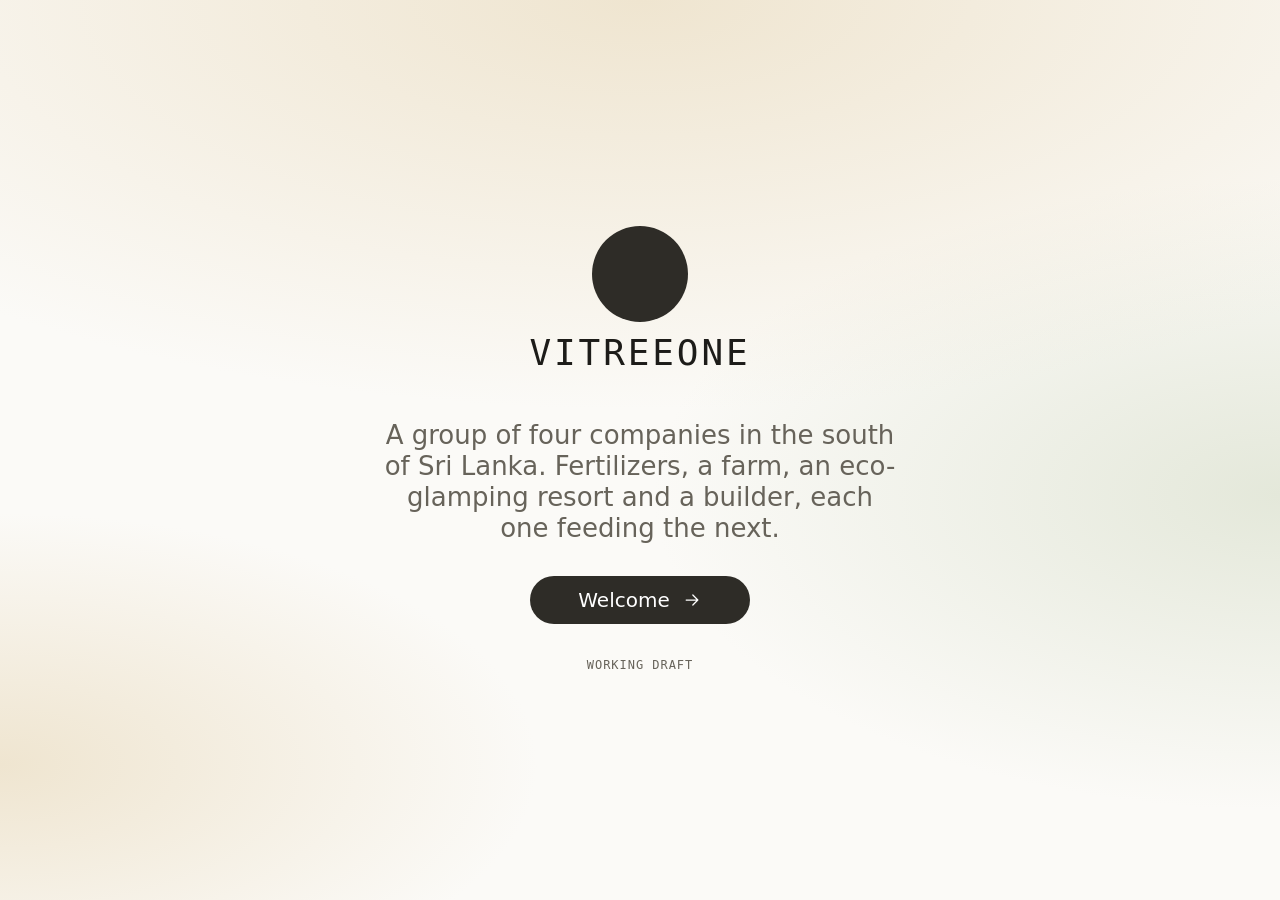
==== commit 86b4662c: "One link: intro + Welcome, five landings on a full-width grid - Root index.html is now the presentat" ====
--- a/deck/index.html
+++ b/deck/index.html
@@ -1,426 +1,11 @@
 <!doctype html>
-<html lang="en" data-brand="vitreeone">
+<html lang="en">
 <head>
   <meta charset="utf-8">
-  <meta name="viewport" content="width=device-width, initial-scale=1, viewport-fit=cover">
-  <title>VITREEONE Presentation</title>
-  <meta name="description" content="Five landing pages: VITREEONE and its four companies. Working draft skeleton.">
-  <meta name="theme-color" content="#FBFAF7">
-  <meta name="apple-mobile-web-app-capable" content="yes">
-  <meta name="mobile-web-app-capable" content="yes">
-  <meta name="apple-mobile-web-app-status-bar-style" content="default">
-  <meta name="apple-mobile-web-app-title" content="Presentation">
-  <link rel="manifest" href="manifest.webmanifest">
-  <link rel="icon" href="../brand/icons/favicon.svg" type="image/svg+xml">
-  <link rel="icon" href="../brand/icons/favicon-32.png" sizes="32x32" type="image/png">
-  <link rel="apple-touch-icon" href="../brand/icons/apple-touch-icon.png">
-  <link rel="stylesheet" href="../brand/tokens.css">
-  <link rel="stylesheet" href="../brand/components.css">
-  <link rel="stylesheet" href="deck.css">
-  <!-- One stylesheet per landing, scoped to .landing[data-brand="…"]. Styled separately later. -->
-  <link rel="stylesheet" href="landings/vitreeone.css">
-  <link rel="stylesheet" href="landings/veriterra.css">
-  <link rel="stylesheet" href="landings/verdo.css">
-  <link rel="stylesheet" href="landings/vaya.css">
-  <link rel="stylesheet" href="landings/viva.css">
+  <title>Moved</title>
+  <meta name="robots" content="noindex">
+  <script>location.replace("../" + location.hash);</script>
+  <meta http-equiv="refresh" content="0; url=../">
 </head>
-<body>
-  <nav class="topnav" aria-label="Landings">
-    <div class="topnav__inner">
-      <div class="topnav__side" id="topnav-home"></div>
-      <ul class="topnav__list" id="topnav-list"></ul>
-      <div class="topnav__side topnav__side--end">
-        <button class="topnav__fs" type="button" id="fullscreen" aria-label="Full screen" aria-pressed="false" hidden><span class="icon" data-icon="expand"></span></button>
-      </div>
-    </div>
-  </nav>
-
-  <main id="landings">
-
-    <!-- ==================== VITREEONE ==================== -->
-    <article class="landing" id="vitreeone" data-brand="vitreeone" aria-labelledby="vitreeone-title" hidden>
-      <header class="l-hero container">
-        <div class="l-logo" aria-label="Logo placeholder">
-          <span class="l-logo__mark" aria-hidden="true"></span>
-          <span class="l-logo__word" data-brand-name="vitreeone"></span>
-        </div>
-        <h1 class="l-hero__title" id="vitreeone-title">Four companies. <em>One</em> loop.</h1>
-        <p class="l-hero__lead">From the soil to the stay, in the south of Sri Lanka.</p>
-        <form class="l-signup" data-signup>
-          <label class="visually-hidden" for="vitreeone-email">Your email</label>
-          <input class="l-signup__input" id="vitreeone-email" type="email" placeholder="Your email" autocomplete="email">
-          <button class="l-signup__btn" type="submit">Get in touch <span class="icon" data-icon="arrow-right"></span></button>
-        </form>
-        <div class="l-media">
-          <div class="media-placeholder l-media__photo">Real photo to come</div>
-          <div class="l-media__card">
-            <div class="spec">
-              <span class="spec__title">The loop</span>
-              <div class="spec__row"><span>Land</span><span>Veriterra</span></div>
-              <div class="spec__row"><span>Product</span><span>Verdo</span></div>
-              <div class="spec__row"><span>Person</span><span>Vaya</span></div>
-              <div class="spec__row"><span>Space</span><span>Viva</span></div>
-            </div>
-          </div>
-        </div>
-      </header>
-
-      <section class="l-bento container" id="vitreeone-offer" aria-label="What we do">
-        <div class="bento">
-          <div class="bento__tile bento__tile--fact bento__tile--hero bento__tile--accent"><span class="bento__value">4</span><span class="bento__label">companies, one group</span></div>
-          <a class="bento__tile bento__tile--m bento__tile--link" href="#veriterra" data-brand="veriterra"><span class="bento__dot" aria-hidden="true"></span><span class="bento__title" data-brand-name="veriterra"></span><span class="bento__text" data-brand-descriptor="veriterra"></span></a>
-          <a class="bento__tile bento__tile--m bento__tile--link" href="#verdo" data-brand="verdo"><span class="bento__dot" aria-hidden="true"></span><span class="bento__title" data-brand-name="verdo"></span><span class="bento__text" data-brand-descriptor="verdo"></span></a>
-          <a class="bento__tile bento__tile--m bento__tile--link" href="#vaya" data-brand="vaya"><span class="bento__dot" aria-hidden="true"></span><span class="bento__title" data-brand-name="vaya"></span><span class="bento__text" data-brand-descriptor="vaya"></span></a>
-          <a class="bento__tile bento__tile--m bento__tile--link" href="#viva" data-brand="viva"><span class="bento__dot" aria-hidden="true"></span><span class="bento__title" data-brand-name="viva"></span><span class="bento__text" data-brand-descriptor="viva"></span></a>
-          <div class="bento__tile bento__tile--fact bento__tile--half"><span class="bento__value">1</span><span class="bento__label">region: the south of Sri Lanka</span></div>
-          <div class="bento__tile bento__tile--fact bento__tile--half"><span class="bento__value">Soil → stay</span><span class="bento__label">every step in-house</span></div>
-        </div>
-      </section>
-
-      <section class="l-split container" aria-label="Details">
-        <div class="details">
-          <div class="details__group">
-            <span class="details__label">Companies</span>
-            <ul class="details__items"><li>Veriterra</li><li>Verdo</li><li>Vaya</li><li>Viva</li></ul>
-          </div>
-          <div class="details__group">
-            <span class="details__label">Region</span>
-            <ul class="details__items"><li>South Sri Lanka</li></ul>
-          </div>
-          <div class="details__group">
-            <span class="details__label">Loop</span>
-            <ul class="details__items"><li>Land</li><li>Product</li><li>Person</li><li>Space</li></ul>
-          </div>
-        </div>
-        <figure class="l-split__photo">
-          <div class="media-placeholder">Real photo to come</div>
-          <figcaption class="caption">The region, wide, at first light</figcaption>
-        </figure>
-      </section>
-
-      <section class="l-loop container" aria-label="Part of the loop">
-        <span class="eyebrow">One loop</span>
-        <ol class="l-loop__steps" data-loop></ol>
-      </section>
-
-      <section class="l-cta container" id="vitreeone-contact" aria-labelledby="vitreeone-cta-title">
-        <h2 class="l-cta__title" id="vitreeone-cta-title">Work with <em>the group</em>.</h2>
-        <a class="l-signup__btn" href="#vitreeone-email" data-focus-signup>Get in touch <span class="icon" data-icon="arrow-right"></span></a>
-      </section>
-
-      <footer class="l-footer container">
-        <span><span data-brand-name="vitreeone"></span> · South Sri Lanka</span>
-        <span>Working draft · placeholder copy</span>
-      </footer>
-    </article>
-
-    <!-- ==================== VERITERRA ==================== -->
-    <article class="landing" id="veriterra" data-brand="veriterra" aria-labelledby="veriterra-title" hidden>
-      <header class="l-hero container">
-        <div class="l-logo" aria-label="Logo placeholder">
-          <span class="l-logo__mark" aria-hidden="true"></span>
-          <span class="l-logo__word" data-brand-name="veriterra"></span>
-        </div>
-        <h1 class="l-hero__title" id="veriterra-title">Nutrition formulated for the <em>crop</em> and its stage.</h1>
-        <p class="l-hero__lead">Water-soluble fertilizers for greenhouse and drip-irrigated crops, made in Sri Lanka.</p>
-        <form class="l-signup" data-signup>
-          <label class="visually-hidden" for="veriterra-email">Your work email</label>
-          <input class="l-signup__input" id="veriterra-email" type="email" placeholder="Your work email" autocomplete="email">
-          <button class="l-signup__btn" type="submit">Request a sample <span class="icon" data-icon="arrow-right"></span></button>
-        </form>
-        <div class="l-media">
-          <div class="media-placeholder l-media__photo">Real photo to come</div>
-          <div class="l-media__card">
-            <div class="spec">
-              <span class="spec__title">Tomato · Bloom stage</span>
-              <div class="spec__row"><span>N</span><span>19</span></div>
-              <div class="spec__row"><span>P</span><span>19</span></div>
-              <div class="spec__row"><span>K</span><span>19</span></div>
-              <div class="spec__row"><span>Format</span><span>25 kg bag</span></div>
-            </div>
-          </div>
-        </div>
-      </header>
-
-      <section class="l-bento container" id="veriterra-offer" aria-label="What we do">
-        <div class="bento">
-          <div class="bento__tile bento__tile--fact bento__tile--hero bento__tile--accent"><span class="bento__value">4</span><span class="bento__label">growth stages: root, grow, bloom, fruit</span></div>
-          <div class="bento__tile bento__tile--m"><span class="bento__title">Crop formulas</span><span class="bento__text">Water-soluble NPK and micronutrients, matched to crop and stage.</span></div>
-          <div class="bento__tile bento__tile--m"><span class="bento__title">Lab analysis</span><span class="bento__text">Water, soil and substrate tests before a formula is set.</span></div>
-          <div class="bento__tile bento__tile--fact bento__tile--s"><span class="bento__value">Per crop</span><span class="bento__label">tomato, cucumber, pepper, greens, strawberry</span></div>
-          <div class="bento__tile bento__tile--fact bento__tile--s"><span class="bento__value">Local</span><span class="bento__label">raw materials from Sri Lankan coconut</span></div>
-          <div class="bento__tile bento__tile--m"><span class="bento__title">Agronomy support</span><span class="bento__text">Monitoring and adjustments through the season.</span></div>
-        </div>
-      </section>
-
-      <section class="l-split container" aria-label="Details">
-        <div class="details">
-          <div class="details__group">
-            <span class="details__label">Stages</span>
-            <ul class="details__items"><li>Root</li><li>Grow</li><li>Bloom</li><li>Fruit</li></ul>
-          </div>
-          <div class="details__group">
-            <span class="details__label">Crops</span>
-            <ul class="details__items"><li>Tomato</li><li>Cucumber</li><li>Pepper</li><li>Leafy greens</li><li>Strawberry</li></ul>
-          </div>
-          <div class="details__group">
-            <span class="details__label">Formats</span>
-            <ul class="details__items"><li>25 kg bag</li><li>Big bag</li></ul>
-          </div>
-        </div>
-        <figure class="l-split__photo">
-          <div class="media-placeholder">Real photo to come</div>
-          <figcaption class="caption">Granules dissolving in water, close-up</figcaption>
-        </figure>
-      </section>
-
-      <section class="l-loop container" aria-label="Part of the loop">
-        <span class="eyebrow">Part of one loop</span>
-        <ol class="l-loop__steps" data-loop></ol>
-      </section>
-
-      <section class="l-cta container" id="veriterra-contact" aria-labelledby="veriterra-cta-title">
-        <h2 class="l-cta__title" id="veriterra-cta-title">Tell us the crop. <em>We'll match the formula.</em></h2>
-        <a class="l-signup__btn" href="#veriterra-email" data-focus-signup>Request a sample <span class="icon" data-icon="arrow-right"></span></a>
-      </section>
-
-      <footer class="l-footer container">
-        <span><span data-brand-name="veriterra"></span> is part of <span data-brand-name="vitreeone"></span></span>
-        <span>Working draft · placeholder copy</span>
-      </footer>
-    </article>
-
-    <!-- ==================== VERDO ==================== -->
-    <article class="landing" id="verdo" data-brand="verdo" aria-labelledby="verdo-title" hidden>
-      <header class="l-hero container">
-        <div class="l-logo" aria-label="Logo placeholder">
-          <span class="l-logo__mark" aria-hidden="true"></span>
-          <span class="l-logo__word" data-brand-name="verdo"></span>
-        </div>
-        <h1 class="l-hero__title" id="verdo-title">Picked in the morning, in the kitchen by <em>evening</em>.</h1>
-        <p class="l-hero__lead">Greenhouse vegetables and greens for hotels and restaurants on the island.</p>
-        <form class="l-signup" data-signup>
-          <label class="visually-hidden" for="verdo-email">Your kitchen's email</label>
-          <input class="l-signup__input" id="verdo-email" type="email" placeholder="Your kitchen's email" autocomplete="email">
-          <button class="l-signup__btn" type="submit">Request the price list <span class="icon" data-icon="arrow-right"></span></button>
-        </form>
-        <div class="l-media">
-          <div class="media-placeholder l-media__photo">Real photo to come</div>
-          <div class="l-media__card">
-            <div class="spec">
-              <span class="spec__title">This week's delivery</span>
-              <div class="spec__row"><span>Tomatoes</span><span>40 kg</span></div>
-              <div class="spec__row"><span>Cucumbers</span><span>25 kg</span></div>
-              <div class="spec__row"><span>Ramiro peppers</span><span>10 kg</span></div>
-              <div class="spec__row"><span>Greens</span><span>6 kg</span></div>
-            </div>
-          </div>
-        </div>
-      </header>
-
-      <section class="l-bento container" id="verdo-offer" aria-label="What we do">
-        <div class="bento">
-          <div class="bento__tile bento__tile--fact bento__tile--hero bento__tile--accent"><span class="bento__value">3,000 m²</span><span class="bento__label">of greenhouses in phase one</span></div>
-          <div class="bento__tile bento__tile--m"><span class="bento__title">Greenhouse vegetables</span><span class="bento__text">Tomatoes, cucumbers, Ramiro peppers and greens.</span></div>
-          <div class="bento__tile bento__tile--m"><span class="bento__title">Kitchen supply</span><span class="bento__text">Weekly deliveries to hotels and restaurants.</span></div>
-          <div class="bento__tile bento__tile--fact bento__tile--s"><span class="bento__value">Weekly</span><span class="bento__label">deliveries across the island</span></div>
-          <div class="bento__tile bento__tile--fact bento__tile--s"><span class="bento__value">Solar</span><span class="bento__label">power for the farm</span></div>
-          <div class="bento__tile bento__tile--m"><span class="bento__title">What's next</span><span class="bento__text">Sauces, bakery and dairy, once the greenhouses sell.</span></div>
-        </div>
-      </section>
-
-      <section class="l-split container" aria-label="Details">
-        <div class="details">
-          <div class="details__group">
-            <span class="details__label">Greenhouse</span>
-            <ul class="details__items"><li>Tomatoes</li><li>Cucumbers</li><li>Ramiro peppers</li><li>Greens</li></ul>
-          </div>
-          <div class="details__group">
-            <span class="details__label">Supply</span>
-            <ul class="details__items"><li>Weekly</li><li>Island-wide</li></ul>
-          </div>
-          <div class="details__group">
-            <span class="details__label">Next</span>
-            <ul class="details__items"><li>Sauces</li><li>Bakery</li><li>Dairy</li></ul>
-          </div>
-        </div>
-        <figure class="l-split__photo">
-          <div class="media-placeholder">Real photo to come</div>
-          <figcaption class="caption">A crate of tomatoes in the greenhouse</figcaption>
-        </figure>
-      </section>
-
-      <section class="l-loop container" aria-label="Part of the loop">
-        <span class="eyebrow">Part of one loop</span>
-        <ol class="l-loop__steps" data-loop></ol>
-      </section>
-
-      <section class="l-cta container" id="verdo-contact" aria-labelledby="verdo-cta-title">
-        <h2 class="l-cta__title" id="verdo-cta-title">Supply for your kitchen, <em>every week</em>.</h2>
-        <a class="l-signup__btn" href="#verdo-email" data-focus-signup>Request the price list <span class="icon" data-icon="arrow-right"></span></a>
-      </section>
-
-      <footer class="l-footer container">
-        <span><span data-brand-name="verdo"></span> is part of <span data-brand-name="vitreeone"></span></span>
-        <span>Working draft · placeholder copy</span>
-      </footer>
-    </article>
-
-    <!-- ==================== VAYA ==================== -->
-    <article class="landing" id="vaya" data-brand="vaya" aria-labelledby="vaya-title" hidden>
-      <header class="l-hero container">
-        <div class="l-logo" aria-label="Logo placeholder">
-          <span class="l-logo__mark" aria-hidden="true"></span>
-          <span class="l-logo__word" data-brand-name="vaya"></span>
-        </div>
-        <h1 class="l-hero__title" id="vaya-title">Twenty units on the <em>south coast</em>.</h1>
-        <p class="l-hero__lead">Private dome stays by the ocean, with food from our own farm.</p>
-        <form class="l-signup" data-signup>
-          <label class="visually-hidden" for="vaya-email">Your email</label>
-          <input class="l-signup__input" id="vaya-email" type="email" placeholder="Your email" autocomplete="email">
-          <button class="l-signup__btn" type="submit">Join the waitlist <span class="icon" data-icon="arrow-right"></span></button>
-        </form>
-        <div class="l-media">
-          <div class="media-placeholder l-media__photo">Real photo to come</div>
-          <div class="l-media__card">
-            <div class="spec">
-              <span class="spec__title">Unit 07</span>
-              <div class="spec__row"><span>Size</span><span>38 m²</span></div>
-              <div class="spec__row"><span>Terrace</span><span>Private</span></div>
-              <div class="spec__row"><span>View</span><span>Ocean</span></div>
-              <div class="spec__row"><span>Power</span><span>Solar</span></div>
-            </div>
-          </div>
-        </div>
-      </header>
-
-      <section class="l-bento container" id="vaya-offer" aria-label="What we do">
-        <div class="bento">
-          <div class="bento__tile bento__tile--fact bento__tile--hero bento__tile--accent"><span class="bento__value">20</span><span class="bento__label">units, out of sight of each other</span></div>
-          <div class="bento__tile bento__tile--m"><span class="bento__title">Stay</span><span class="bento__text">Dome units with a bedroom, bathroom and private terrace.</span></div>
-          <div class="bento__tile bento__tile--m"><span class="bento__title">Eat</span><span class="bento__text">Restaurant and bar, cooking with Verdo produce.</span></div>
-          <div class="bento__tile bento__tile--fact bento__tile--s"><span class="bento__value">38 m²</span><span class="bento__label">per unit, with a private terrace</span></div>
-          <div class="bento__tile bento__tile--fact bento__tile--s"><span class="bento__value">Farm</span><span class="bento__label">food, from Verdo</span></div>
-          <div class="bento__tile bento__tile--m"><span class="bento__title">Move and rest</span><span class="bento__text">Surf, yoga, sport and quiet.</span></div>
-        </div>
-      </section>
-
-      <section class="l-split container" aria-label="Details">
-        <div class="details">
-          <div class="details__group">
-            <span class="details__label">Stay</span>
-            <ul class="details__items"><li>20 units</li><li>38 m²</li><li>Private terrace</li></ul>
-          </div>
-          <div class="details__group">
-            <span class="details__label">Do</span>
-            <ul class="details__items"><li>Surf</li><li>Yoga</li><li>Sport</li></ul>
-          </div>
-          <div class="details__group">
-            <span class="details__label">Eat</span>
-            <ul class="details__items"><li>Restaurant</li><li>Bar</li><li>Verdo produce</li></ul>
-          </div>
-        </div>
-        <figure class="l-split__photo">
-          <div class="media-placeholder">Real photo to come</div>
-          <figcaption class="caption">The site at sunrise, before anything is built</figcaption>
-        </figure>
-      </section>
-
-      <section class="l-loop container" aria-label="Part of the loop">
-        <span class="eyebrow">Part of one loop</span>
-        <ol class="l-loop__steps" data-loop></ol>
-      </section>
-
-      <section class="l-cta container" id="vaya-contact" aria-labelledby="vaya-cta-title">
-        <h2 class="l-cta__title" id="vaya-cta-title">Opening soon. <em>Be the first to know.</em></h2>
-        <a class="l-signup__btn" href="#vaya-email" data-focus-signup>Join the waitlist <span class="icon" data-icon="arrow-right"></span></a>
-      </section>
-
-      <footer class="l-footer container">
-        <span><span data-brand-name="vaya"></span> is part of <span data-brand-name="vitreeone"></span></span>
-        <span>Working draft · placeholder copy</span>
-      </footer>
-    </article>
-
-    <!-- ==================== VIVA ==================== -->
-    <article class="landing" id="viva" data-brand="viva" aria-labelledby="viva-title" hidden>
-      <header class="l-hero container">
-        <div class="l-logo" aria-label="Logo placeholder">
-          <span class="l-logo__mark" aria-hidden="true"></span>
-          <span class="l-logo__word" data-brand-name="viva"></span>
-        </div>
-        <h1 class="l-hero__title" id="viva-title">We <em>build</em> the places the group runs on.</h1>
-        <p class="l-hero__lead">Design and construction with solar, water and low-impact materials built in.</p>
-        <form class="l-signup" data-signup>
-          <label class="visually-hidden" for="viva-email">Your email</label>
-          <input class="l-signup__input" id="viva-email" type="email" placeholder="Your email" autocomplete="email">
-          <button class="l-signup__btn" type="submit">Discuss a project <span class="icon" data-icon="arrow-right"></span></button>
-        </form>
-        <div class="l-media">
-          <div class="media-placeholder l-media__photo">Real photo to come</div>
-          <div class="l-media__card">
-            <div class="spec">
-              <span class="spec__title">Project sheet</span>
-              <div class="spec__row"><span>Scope</span><span>Design + build</span></div>
-              <div class="spec__row"><span>Energy</span><span>Solar</span></div>
-              <div class="spec__row"><span>Water</span><span>Harvest + treat</span></div>
-              <div class="spec__row"><span>Materials</span><span>Low-impact</span></div>
-            </div>
-          </div>
-        </div>
-      </header>
-
-      <section class="l-bento container" id="viva-offer" aria-label="What we do">
-        <div class="bento">
-          <div class="bento__tile bento__tile--fact bento__tile--hero bento__tile--accent"><span class="bento__value">Design</span><span class="bento__label">architecture, planning, permits</span></div>
-          <div class="bento__tile bento__tile--m"><span class="bento__title">Design</span><span class="bento__text">Architecture, planning and permits.</span></div>
-          <div class="bento__tile bento__tile--m"><span class="bento__title">Build</span><span class="bento__text">Construction with low-impact materials.</span></div>
-          <div class="bento__tile bento__tile--fact bento__tile--s"><span class="bento__value">Build</span><span class="bento__label">construction and fit-out</span></div>
-          <div class="bento__tile bento__tile--fact bento__tile--s"><span class="bento__value">Systems</span><span class="bento__label">solar, water and waste</span></div>
-          <div class="bento__tile bento__tile--m"><span class="bento__title">Systems</span><span class="bento__text">Solar power, water and waste, designed in.</span></div>
-        </div>
-      </section>
-
-      <section class="l-split container" aria-label="Details">
-        <div class="details">
-          <div class="details__group">
-            <span class="details__label">Design</span>
-            <ul class="details__items"><li>Architecture</li><li>Planning</li><li>Permits</li></ul>
-          </div>
-          <div class="details__group">
-            <span class="details__label">Build</span>
-            <ul class="details__items"><li>Construction</li><li>Fit-out</li></ul>
-          </div>
-          <div class="details__group">
-            <span class="details__label">Systems</span>
-            <ul class="details__items"><li>Solar</li><li>Water</li><li>Waste</li></ul>
-          </div>
-        </div>
-        <figure class="l-split__photo">
-          <div class="media-placeholder">Real photo to come</div>
-          <figcaption class="caption">Timber and stone on site, detail</figcaption>
-        </figure>
-      </section>
-
-      <section class="l-loop container" aria-label="Part of the loop">
-        <span class="eyebrow">Part of one loop</span>
-        <ol class="l-loop__steps" data-loop></ol>
-      </section>
-
-      <section class="l-cta container" id="viva-contact" aria-labelledby="viva-cta-title">
-        <h2 class="l-cta__title" id="viva-cta-title">Have a site? <em>Let's talk.</em></h2>
-        <a class="l-signup__btn" href="#viva-email" data-focus-signup>Discuss a project <span class="icon" data-icon="arrow-right"></span></a>
-      </section>
-
-      <footer class="l-footer container">
-        <span><span data-brand-name="viva"></span> is part of <span data-brand-name="vitreeone"></span></span>
-        <span>Working draft · placeholder copy</span>
-      </footer>
-    </article>
-  </main>
-
-  <script src="../brand/brands.js"></script>
-  <script src="../brand/brand-ui.js"></script>
-  <script src="deck.js"></script>
-</body>
+<body><a href="../">The presentation moved to the main link.</a></body>
 </html>
